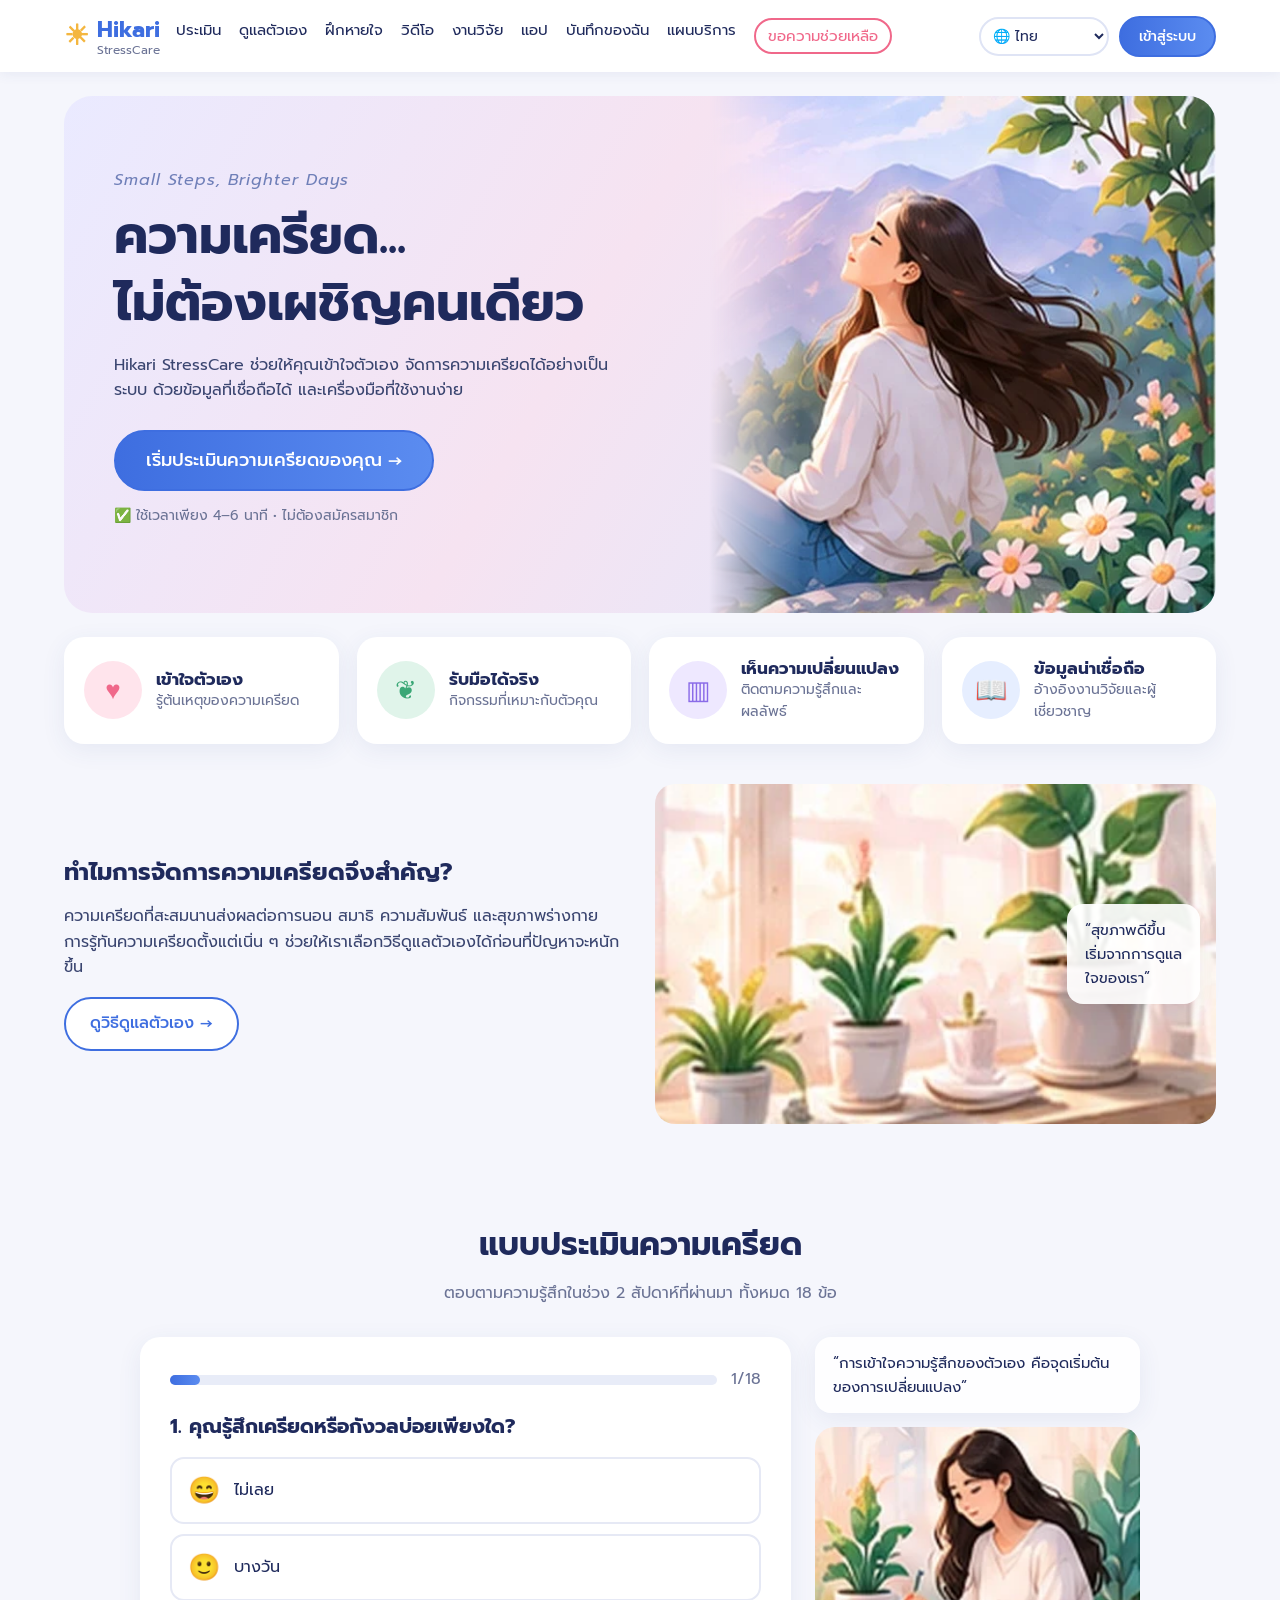
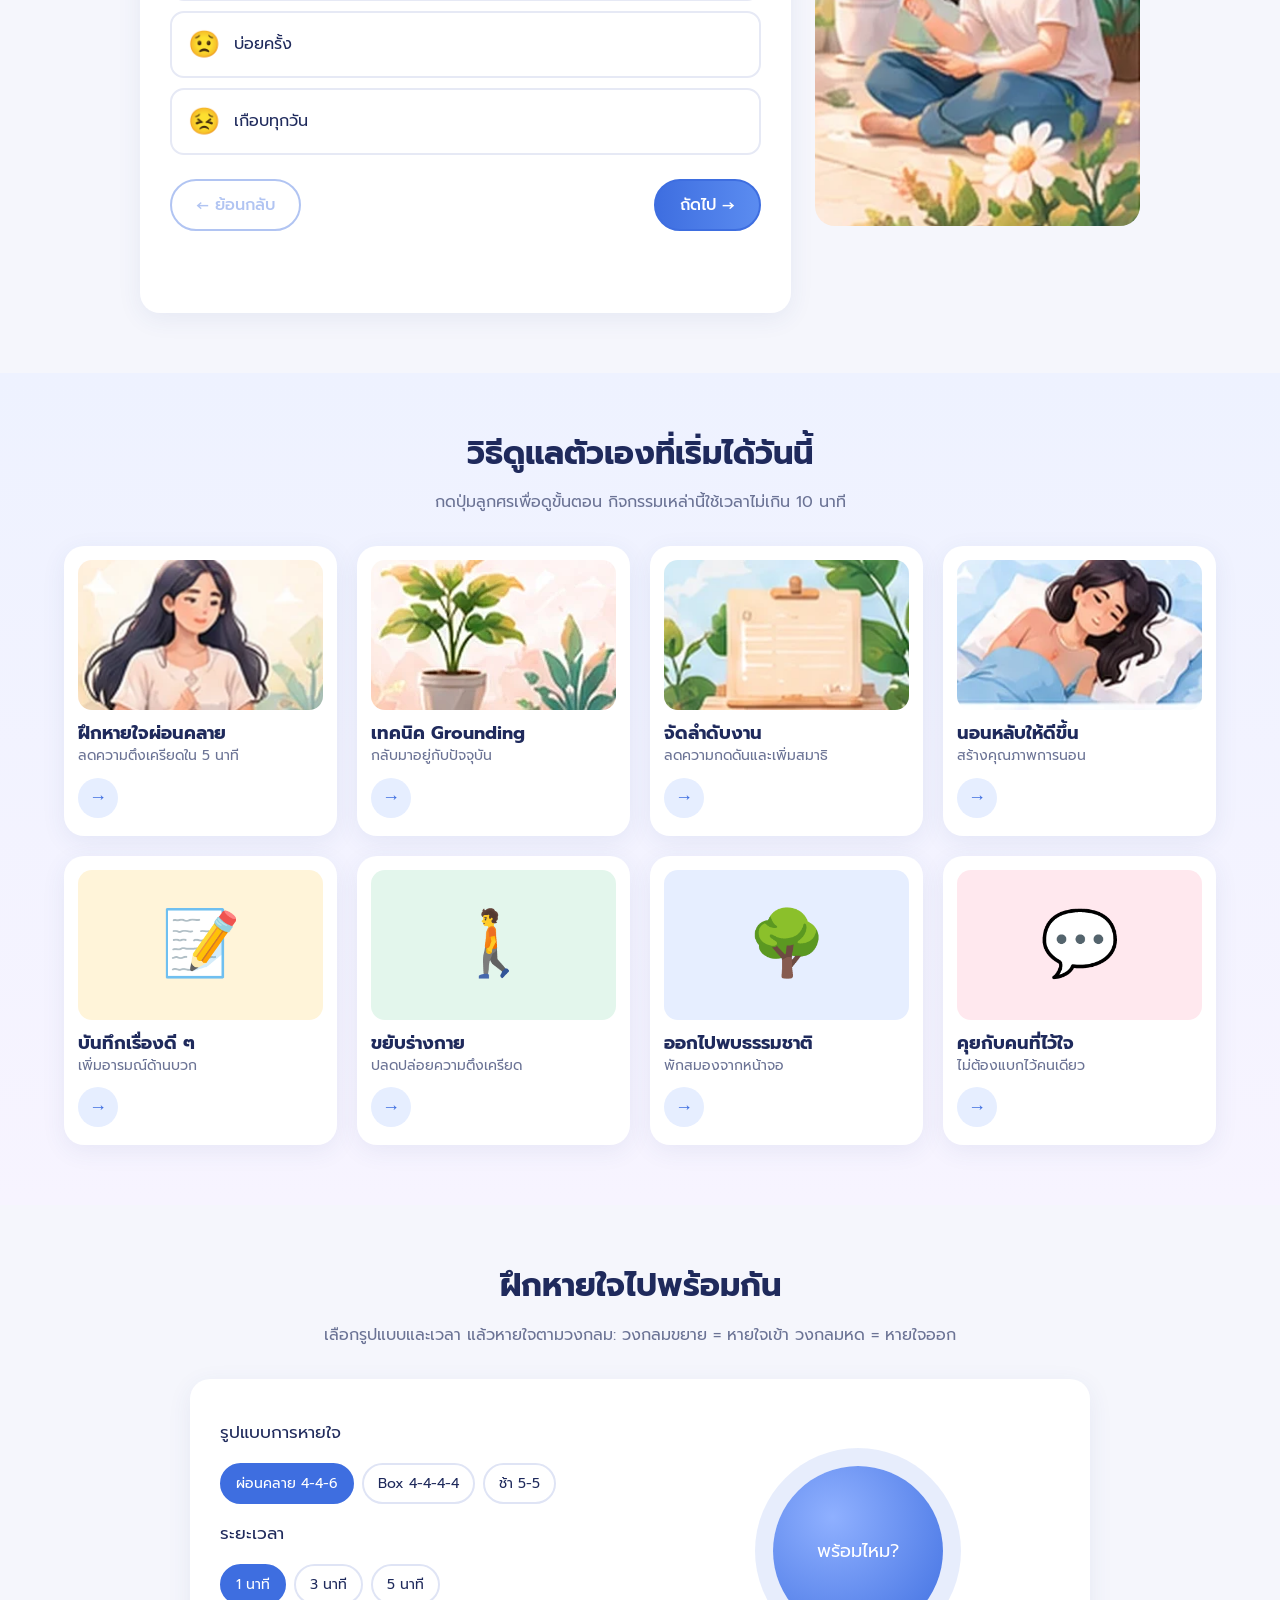
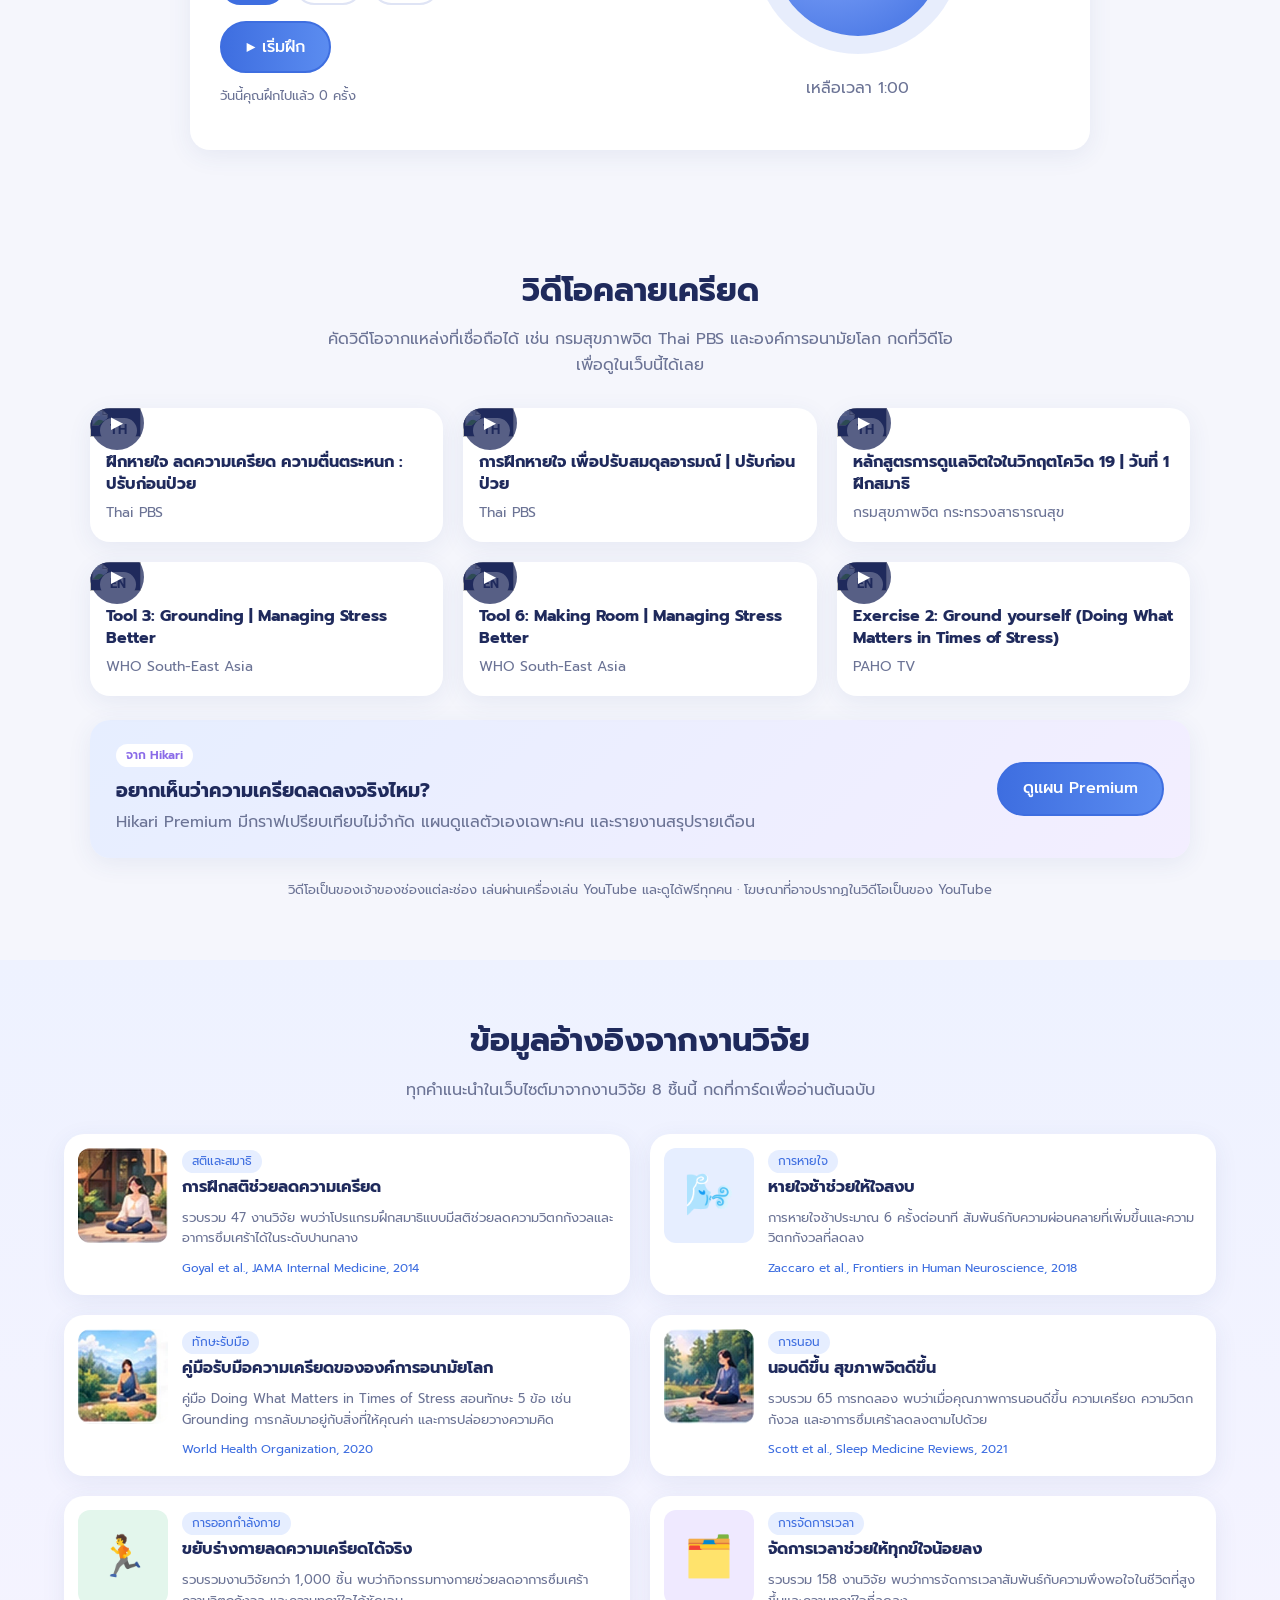
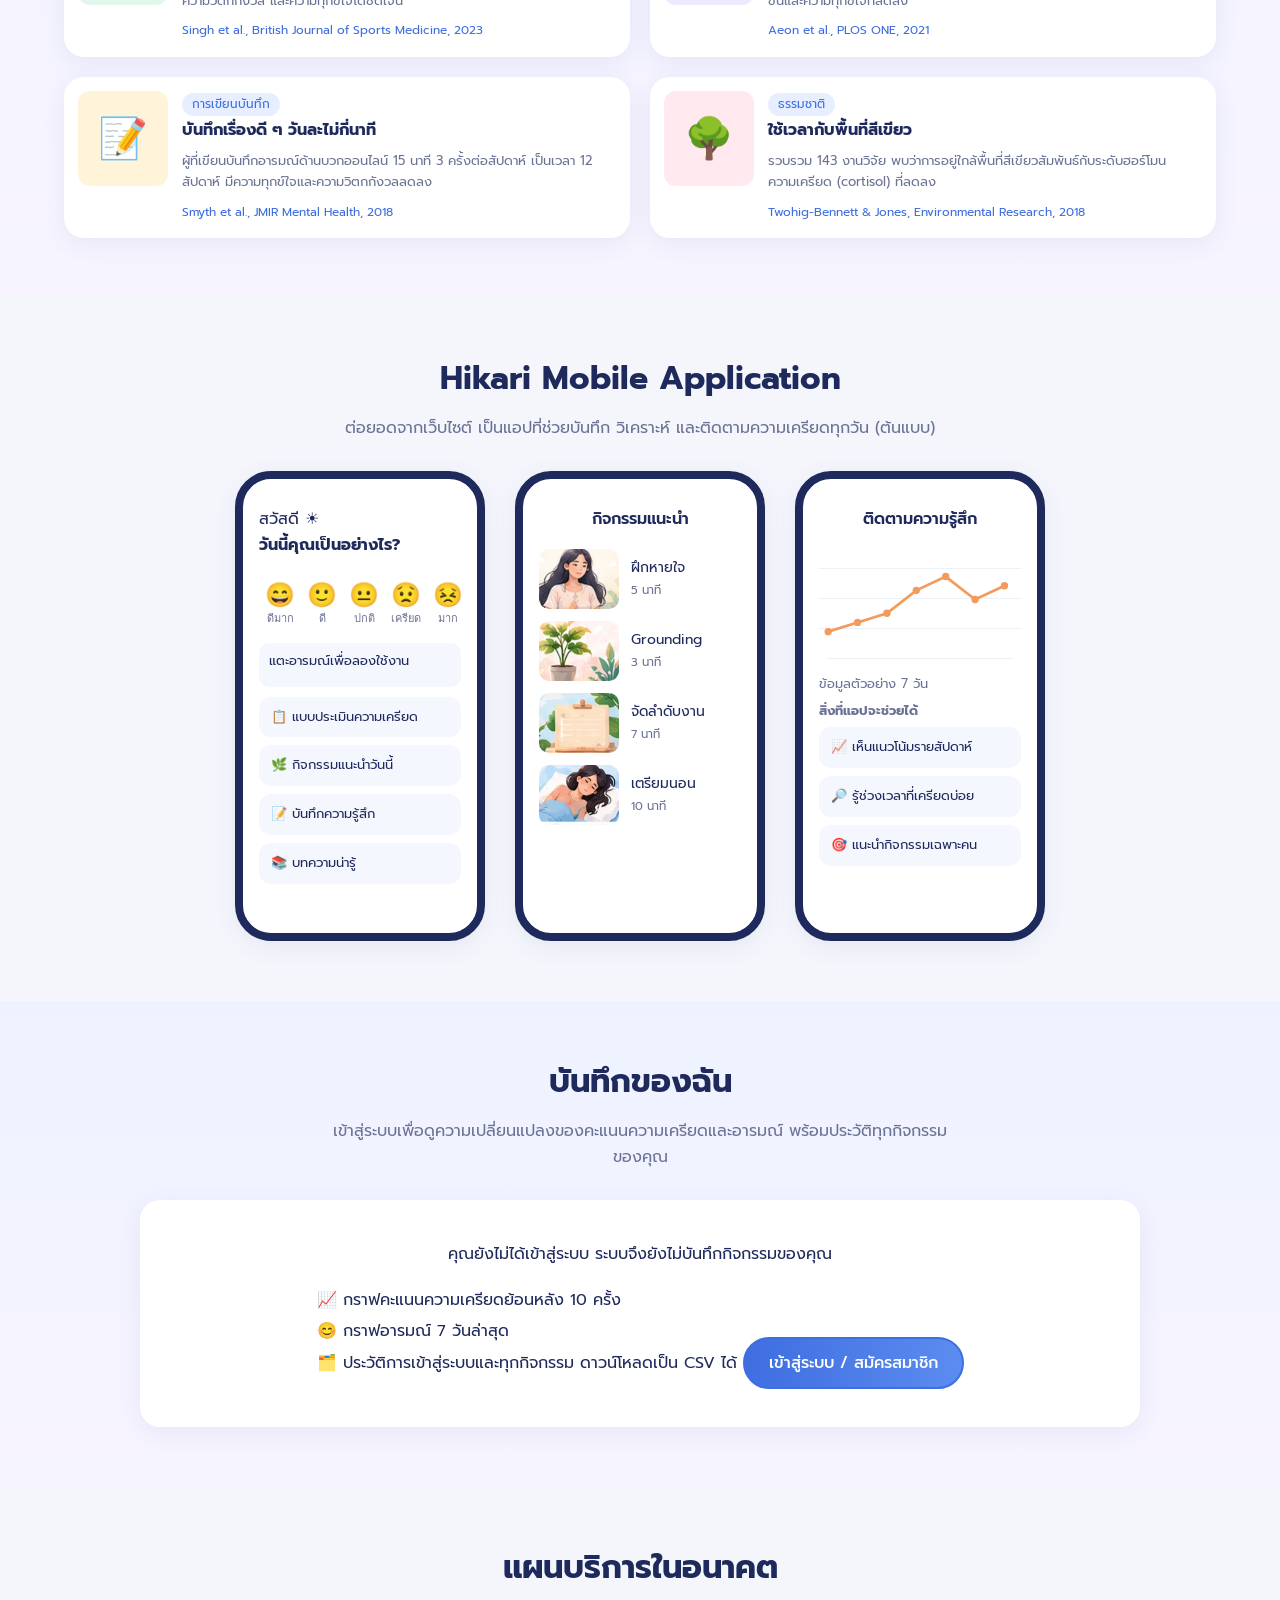
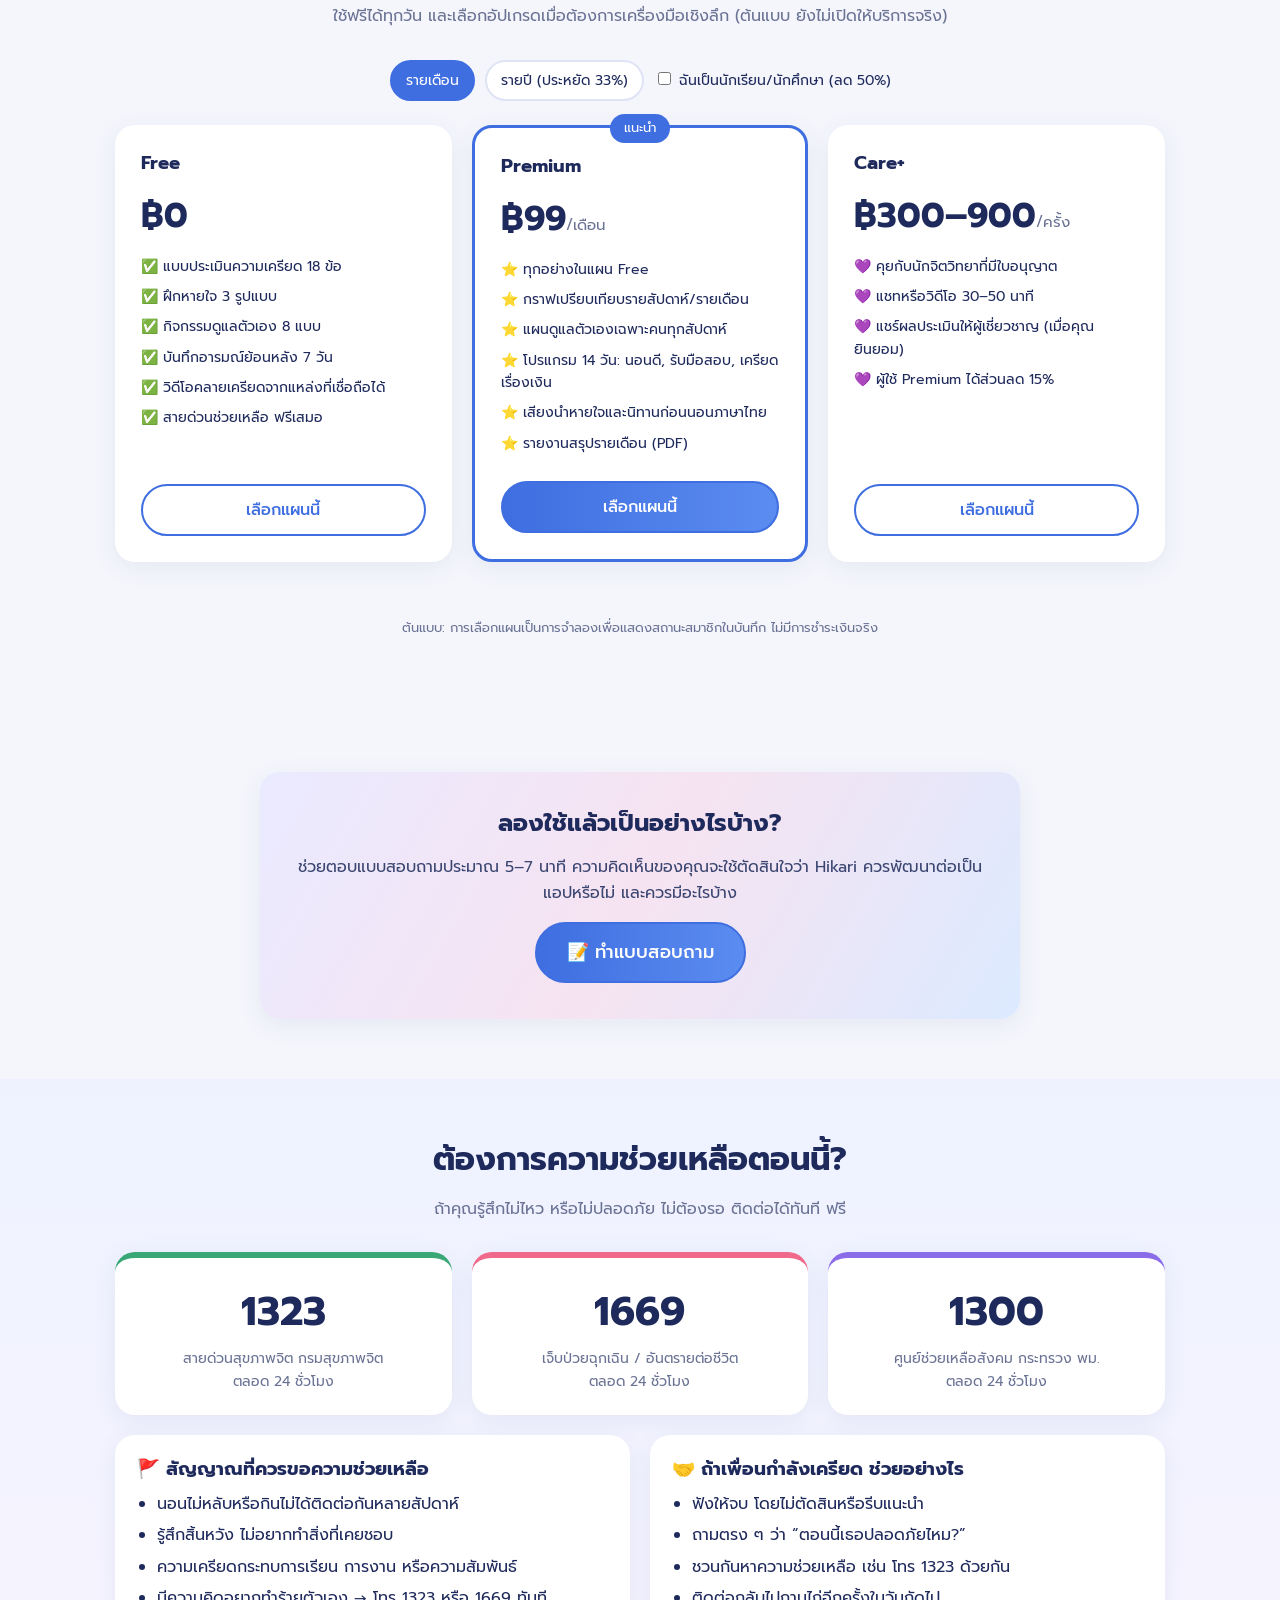
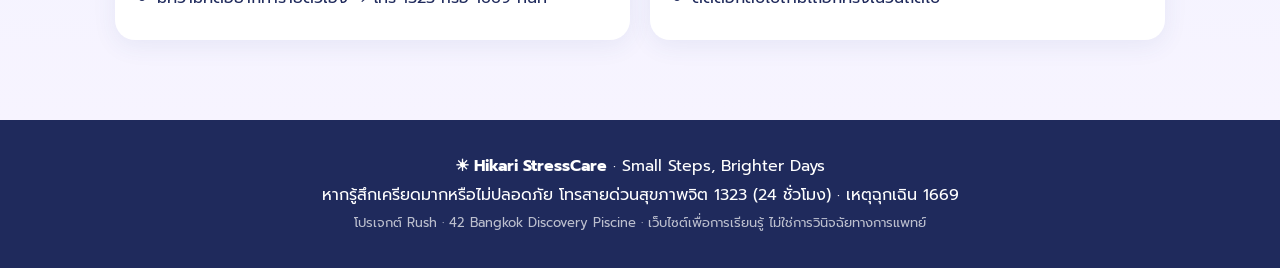
==== index.html @ 0dc0026d "Hikari StressCare website + survey" ====
<!DOCTYPE html>
<html lang="th">
<head>
    <meta charset="UTF-8">
    <meta name="viewport" content="width=device-width, initial-scale=1.0">
    <title>Hikari StressCare - ความเครียด ไม่ต้องเผชิญคนเดียว</title>
    <link rel="preconnect" href="https://fonts.googleapis.com">
    <link rel="stylesheet" href="https://fonts.googleapis.com/css2?family=Prompt:wght@400;500;600;700&display=swap">
    <link rel="stylesheet" href="style.css">
</head>
<body>

    <!-- ===== แถบเมนู (sticky) ===== -->
    <header class="topbar">
        <a href="#home" class="brand">
            <span class="brand-sun">☀</span>
            <span>Hikari<small>StressCare</small></span>
        </a>
        <button data-i18n-aria="header.1" id="menuButton" class="menu-button" aria-label="เปิดเมนู">☰</button>
        <nav id="navLinks" class="nav-links">
            <a data-i18n="header.2" href="#assessment">ประเมิน</a>
            <a data-i18n="header.3" href="#selfcare">ดูแลตัวเอง</a>
            <a data-i18n="header.4" href="#breathe">ฝึกหายใจ</a>
            <a data-i18n="header.v" href="#videos">วิดีโอ</a>
            <a data-i18n="header.5" href="#research">งานวิจัย</a>
            <a data-i18n="header.6" href="#app">แอป</a>
            <a data-i18n="header.7" href="#mylog">บันทึกของฉัน</a>
            <a data-i18n="header.8" href="#plans">แผนบริการ</a>
            <a data-i18n="header.9" href="#help" class="nav-help">ขอความช่วยเหลือ</a>
        </nav>
        <div class="top-actions">
            <select id="langSelect" class="lang-select" aria-label="เลือกภาษา">
                <option value="th">🌐 ไทย</option>
                <option value="en">🌐 English</option>
                <option value="zh">🌐 中文</option>
                <option value="hi">🌐 हिन्दी</option>
                <option value="es">🌐 Español</option>
                <option value="fr">🌐 Français</option>
                <option value="ar">🌐 العربية</option>
                <option value="pt">🌐 Português</option>
                <option value="ru">🌐 Русский</option>
                <option value="ja">🌐 日本語</option>
            </select>
            <button id="accountButton" class="btn btn-primary btn-small" data-dynamic>เข้าสู่ระบบ</button>
        </div>
    </header>

    <!-- ===== หน้าต่างเข้าสู่ระบบ / สมัครสมาชิก ===== -->
    <div id="authModal" class="modal hidden" role="dialog" aria-modal="true" aria-labelledby="authTitle">
        <div class="card modal-box">
            <button data-i18n-aria="auth.1" id="authClose" class="modal-close" aria-label="ปิดหน้าต่าง">×</button>
            <h2 id="authTitle" data-dynamic>เข้าสู่ระบบ</h2>
            <div class="chip-row">
                <button data-i18n="auth.2" id="tabLogin" class="chip selected">เข้าสู่ระบบ</button>
                <button data-i18n="auth.3" id="tabRegister" class="chip">สมัครสมาชิก</button>
            </div>
            <form id="authForm">
                <div class="field">
                    <div class="field-head">
                        <label for="authUser" data-i18n="auth.4">ชื่อผู้ใช้</label>
                        <!-- ชี้เมาส์ที่ ⓘ (หรือกด Tab มาที่ ⓘ) จึงแสดงเงื่อนไข -->
                        <div class="info-wrap" tabindex="0" aria-describedby="userRules">ⓘ
                            <ul id="userRules" class="rule-tip" role="tooltip">
                                <li data-rule="uchars" data-i18n="auth.r1">ใช้ได้เฉพาะ a–z และ 0–9</li>
                                <li data-rule="ulen" data-i18n="auth.r2">ยาว 5–30 ตัวอักษร</li>
                            </ul>
                        </div>
                    </div>
                    <input id="authUser" type="text" autocomplete="username" maxlength="30" aria-describedby="userRules">
                </div>
                <div class="field">
                    <div class="field-head">
                        <label for="authPass" data-i18n="auth.5">รหัสผ่าน</label>
                        <!-- ชี้เมาส์ที่ ⓘ (หรือกด Tab มาที่ ⓘ) จึงแสดงเงื่อนไข -->
                        <div class="info-wrap" tabindex="0" aria-describedby="passRules">ⓘ
                            <ul id="passRules" class="rule-tip" role="tooltip">
                                <li data-rule="plen" data-i18n="auth.r3">อย่างน้อย 8 ตัวอักษร</li>
                                <li data-rule="plower" data-i18n="auth.r4">มีตัวพิมพ์เล็ก (a–z)</li>
                                <li data-rule="pupper" data-i18n="auth.r5">มีตัวพิมพ์ใหญ่ (A–Z)</li>
                                <li data-rule="pdigit" data-i18n="auth.r6">มีตัวเลข (0–9)</li>
                                <li data-rule="pspecial" data-i18n="auth.r7">มีอักขระพิเศษ เช่น ! @ # $ %</li>
                            </ul>
                        </div>
                    </div>
                    <input id="authPass" type="password" autocomplete="current-password" maxlength="64" aria-describedby="passRules">
                </div>
                <p id="authMessage" class="quiz-message" data-dynamic></p>
                <button id="authSubmit" type="submit" class="btn btn-primary" data-dynamic>เข้าสู่ระบบ</button>
            </form>
            <!-- เข้าสู่ระบบด้วย Google (แสดงเมื่อใส่ GOOGLE_CLIENT_ID ใน script.js แล้ว) -->
            <div id="googleArea" class="google-area hidden">
                <p class="or-line"><span data-i18n="auth.or">หรือ</span></p>
                <div id="googleButton"></div>
            </div>
            <p data-i18n="auth.6" class="disclaimer">ต้นแบบ: บัญชีและบันทึกเก็บไว้ในเบราว์เซอร์เครื่องนี้เท่านั้น รหัสผ่านถูกแปลงเป็นค่า hash ก่อนเก็บ แต่ไม่ควรใช้รหัสเดียวกับบัญชีจริง</p>
        </div>
    </div>

    <main>

        <!-- ===== 01 Hero ===== -->
        <section id="home" class="hero">
            <div class="hero-text">
                <p class="script">Small Steps, Brighter Days</p>
                <h1 data-i18n="home.1">ความเครียด...<br>ไม่ต้องเผชิญคนเดียว</h1>
                <p data-i18n="home.2" class="hero-lead">Hikari StressCare ช่วยให้คุณเข้าใจตัวเอง จัดการความเครียดได้อย่างเป็นระบบ ด้วยข้อมูลที่เชื่อถือได้ และเครื่องมือที่ใช้งานง่าย</p>
                <a data-i18n="home.3" href="#assessment" class="btn btn-primary btn-large">เริ่มประเมินความเครียดของคุณ →</a>
                <p data-i18n="home.4" class="hero-note">✅ ใช้เวลาเพียง 4–6 นาที • ไม่ต้องสมัครสมาชิก</p>
            </div>
            <img data-i18n-alt="home.5" src="images/hero-girl.webp" alt="หญิงสาวนั่งพักผ่อนริมทะเลสาบท่ามกลางดอกไม้" class="hero-image">
        </section>

        <!-- ===== 04–07 จุดเด่น 4 ข้อ ===== -->
        <section class="features">
            <a class="feature" href="#assessment">
                <span class="icon-circle pink">♥</span>
                <div>
                    <h3 data-i18n="features.1">เข้าใจตัวเอง</h3>
                    <p data-i18n="features.2">รู้ต้นเหตุของความเครียด</p>
                </div>
            </a>
            <a class="feature" href="#selfcare">
                <span class="icon-circle green">❦</span>
                <div>
                    <h3 data-i18n="features.3">รับมือได้จริง</h3>
                    <p data-i18n="features.4">กิจกรรมที่เหมาะกับตัวคุณ</p>
                </div>
            </a>
            <a class="feature" href="#mylog">
                <span class="icon-circle purple">▥</span>
                <div>
                    <h3 data-i18n="features.5">เห็นความเปลี่ยนแปลง</h3>
                    <p data-i18n="features.6">ติดตามความรู้สึกและผลลัพธ์</p>
                </div>
            </a>
            <a class="feature" href="#research">
                <span class="icon-circle blue">📖</span>
                <div>
                    <h3 data-i18n="features.7">ข้อมูลน่าเชื่อถือ</h3>
                    <p data-i18n="features.8">อ้างอิงงานวิจัยและผู้เชี่ยวชาญ</p>
                </div>
            </a>
        </section>

        <!-- ===== 03 ทำไมต้องดูแลใจ ===== -->
        <section class="why">
            <div class="why-text">
                <h2 data-i18n="why.1">ทำไมการจัดการความเครียดจึงสำคัญ?</h2>
                <p data-i18n="why.2">ความเครียดที่สะสมนานส่งผลต่อการนอน สมาธิ ความสัมพันธ์ และสุขภาพร่างกาย การรู้ทันความเครียดตั้งแต่เนิ่น ๆ ช่วยให้เราเลือกวิธีดูแลตัวเองได้ก่อนที่ปัญหาจะหนักขึ้น</p>
                <a data-i18n="why.3" href="#selfcare" class="btn btn-outline">ดูวิธีดูแลตัวเอง →</a>
            </div>
            <div class="why-image">
                <img data-i18n-alt="why.4" src="images/plants.webp" alt="กระถางต้นไม้ริมหน้าต่างในแสงยามเช้า">
                <p data-i18n="why.5" class="bubble">“สุขภาพดีขึ้น<br>เริ่มจากการดูแล<br>ใจของเรา”</p>
            </div>
        </section>

        <!-- ===== 02 แบบประเมิน + 09–11 ผลประเมิน ===== -->
        <section id="assessment" class="section">
            <div class="section-heading">
                <h2 data-i18n="assessment.1">แบบประเมินความเครียด</h2>
                <p data-i18n="assessment.2">ตอบตามความรู้สึกในช่วง 2 สัปดาห์ที่ผ่านมา ทั้งหมด 18 ข้อ</p>
            </div>

            <div class="assessment-layout">
                <div class="card assessment-card">

                    <!-- ส่วนคำถาม -->
                    <div id="quiz">
                        <div class="progress-row">
                            <div class="progress-track">
                                <div id="progressFill" class="progress-fill"></div>
                            </div>
                            <span id="progressText" data-dynamic>1/18</span>
                        </div>
                        <h3 id="questionText" data-dynamic class="question"></h3>
                        <div id="options" class="options"></div>
                        <div class="quiz-buttons">
                            <button data-i18n="assessment.3" id="backButton" class="btn btn-outline">← ย้อนกลับ</button>
                            <button id="nextButton" data-dynamic class="btn btn-primary">ถัดไป →</button>
                        </div>
                        <p id="quizMessage" data-dynamic class="quiz-message"></p>
                    </div>

                    <!-- ส่วนผลลัพธ์ (ซ่อนไว้จนกว่าจะตอบครบ) -->
                    <div id="result" class="result hidden">
                        <div class="result-top">
                            <div id="scoreRing" class="score-ring">
                                <div class="score-inner">
                                    <strong><span id="scoreNumber">0</span><small>/15</small></strong>
                                    <span id="scoreLevel" data-dynamic>-</span>
                                </div>
                            </div>
                            <div>
                                <p id="resultSummary" data-dynamic class="result-summary"></p>
                                <a data-i18n="assessment.4" href="#selfcare" class="btn btn-primary btn-small">ดูคำแนะนำเฉพาะคุณ →</a>
                            </div>
                        </div>

                        <h3 data-i18n="assessment.5" class="small-heading">ปัจจัยที่ส่งผลต่อความเครียด</h3>
                        <div id="factorBars" data-dynamic class="factor-bars"></div>

                        <h3 data-i18n="assessment.6" class="small-heading">คำแนะนำเบื้องต้น</h3>
                        <div id="quickTips" data-dynamic class="quick-tips"></div>

                        <h3 data-i18n="assessment.7" class="small-heading">ผลย้อนหลังของคุณ</h3>
                        <div id="historyBox" data-dynamic class="history"></div>

                        <p data-i18n="assessment.8" id="helpNote" class="help-note hidden">คะแนนของคุณค่อนข้างสูง ลองพูดคุยกับคนที่ไว้ใจหรือผู้เชี่ยวชาญ หรือโทรสายด่วนสุขภาพจิต <strong>1323</strong> (ตลอด 24 ชั่วโมง) · <a href="#help">ดูช่องทางช่วยเหลือ</a></p>
                        <p data-i18n="assessment.9" class="disclaimer">ผลนี้ใช้เพื่อสำรวจตัวเองเท่านั้น ไม่ใช่การวินิจฉัยทางการแพทย์ ผลย้อนหลังเก็บไว้ในเบราว์เซอร์ของคุณเท่านั้น ไม่ถูกส่งไปที่ใด</p>
                        <button data-i18n="assessment.10" id="restartButton" class="btn btn-outline">ทำแบบประเมินใหม่</button>
                    </div>
                </div>

                <aside class="assessment-aside">
                    <p data-i18n="assessment.11" class="bubble">“การเข้าใจความรู้สึกของตัวเอง คือจุดเริ่มต้นของการเปลี่ยนแปลง”</p>
                    <img data-i18n-alt="assessment.12" src="images/survey-girl.webp" alt="หญิงสาวนั่งจดบันทึกความรู้สึกข้างกระถางต้นไม้">
                </aside>
            </div>
        </section>

        <!-- ===== 08–11 การ์ดดูแลตัวเอง ===== -->
        <section id="selfcare" class="section tinted">
            <div class="section-heading">
                <h2 data-i18n="selfcare.1">วิธีดูแลตัวเองที่เริ่มได้วันนี้</h2>
                <p data-i18n="selfcare.2">กดปุ่มลูกศรเพื่อดูขั้นตอน กิจกรรมเหล่านี้ใช้เวลาไม่เกิน 10 นาที</p>
            </div>
            <div class="care-grid">
                <article class="card care-card">
                    <img data-i18n-alt="selfcare.3" src="images/care-breathe.webp" alt="หญิงสาวหลับตาฝึกหายใจ">
                    <h3 data-i18n="selfcare.4">ฝึกหายใจผ่อนคลาย</h3>
                    <p data-i18n="selfcare.5">ลดความตึงเครียดใน 5 นาที</p>
                    <button data-i18n-aria="selfcare.6" class="arrow-button" aria-label="ดูขั้นตอนฝึกหายใจ">→</button>
                    <p data-i18n="selfcare.7" class="care-steps hidden">หายใจเข้าทางจมูก 4 วินาที กลั้นไว้ 4 วินาที หายใจออกช้า ๆ ทางปาก 6 วินาที ทำซ้ำ 5–10 รอบ</p>
                </article>
                <article class="card care-card">
                    <img data-i18n-alt="selfcare.8" src="images/care-grounding.webp" alt="กระถางต้นไม้บนพื้นหลังสีพาสเทล">
                    <h3 data-i18n="selfcare.9">เทคนิค Grounding</h3>
                    <p data-i18n="selfcare.10">กลับมาอยู่กับปัจจุบัน</p>
                    <button data-i18n-aria="selfcare.11" class="arrow-button" aria-label="ดูขั้นตอน Grounding">→</button>
                    <p data-i18n="selfcare.12" class="care-steps hidden">มองหาสิ่งที่เห็น 5 อย่าง สัมผัสได้ 4 อย่าง ได้ยิน 3 อย่าง ได้กลิ่น 2 อย่าง และรับรส 1 อย่าง</p>
                </article>
                <article class="card care-card">
                    <img data-i18n-alt="selfcare.13" src="images/care-plan.webp" alt="กระดานจดรายการงานข้างต้นไม้">
                    <h3 data-i18n="selfcare.14">จัดลำดับงาน</h3>
                    <p data-i18n="selfcare.15">ลดความกดดันและเพิ่มสมาธิ</p>
                    <button data-i18n-aria="selfcare.16" class="arrow-button" aria-label="ดูขั้นตอนจัดลำดับงาน">→</button>
                    <p data-i18n="selfcare.17" class="care-steps hidden">จดงานทั้งหมดลงกระดาษ เลือก 3 งานที่สำคัญที่สุด แล้วแบ่งงานแรกเป็นขั้นเล็ก ๆ ที่ทำเสร็จได้ใน 25 นาที</p>
                </article>
                <article class="card care-card">
                    <img data-i18n-alt="selfcare.18" src="images/care-sleep.webp" alt="หญิงสาวนอนหลับสบายบนหมอน">
                    <h3 data-i18n="selfcare.19">นอนหลับให้ดีขึ้น</h3>
                    <p data-i18n="selfcare.20">สร้างคุณภาพการนอน</p>
                    <button data-i18n-aria="selfcare.21" class="arrow-button" aria-label="ดูขั้นตอนนอนหลับให้ดีขึ้น">→</button>
                    <p data-i18n="selfcare.22" class="care-steps hidden">เข้านอนและตื่นเวลาเดิมทุกวัน งดหน้าจอก่อนนอน 30 นาที และเลี่ยงกาแฟหลังบ่ายสองโมง</p>
                </article>
                <article class="card care-card">
                    <div class="care-icon yellow">📝</div>
                    <h3 data-i18n="selfcare.23">บันทึกเรื่องดี ๆ</h3>
                    <p data-i18n="selfcare.24">เพิ่มอารมณ์ด้านบวก</p>
                    <button data-i18n-aria="selfcare.25" class="arrow-button" aria-label="ดูขั้นตอนบันทึกเรื่องดี ๆ">→</button>
                    <p data-i18n="selfcare.26" class="care-steps hidden">ก่อนนอน เขียนเรื่องดี ๆ ที่เกิดขึ้นวันนี้ 3 เรื่อง และเขียนว่าเพราะอะไรมันจึงเกิดขึ้น ใช้เวลา 5–10 นาที</p>
                </article>
                <article class="card care-card">
                    <div class="care-icon green">🚶</div>
                    <h3 data-i18n="selfcare.27">ขยับร่างกาย</h3>
                    <p data-i18n="selfcare.28">ปลดปล่อยความตึงเครียด</p>
                    <button data-i18n-aria="selfcare.29" class="arrow-button" aria-label="ดูขั้นตอนขยับร่างกาย">→</button>
                    <p data-i18n="selfcare.30" class="care-steps hidden">เดินเร็ว ปั่นจักรยาน หรือเต้น 10–30 นาที อย่างน้อย 3 วันต่อสัปดาห์ เริ่มจากน้อย ๆ ก่อน แล้วค่อยเพิ่ม</p>
                </article>
                <article class="card care-card">
                    <div class="care-icon blue">🌳</div>
                    <h3 data-i18n="selfcare.31">ออกไปพบธรรมชาติ</h3>
                    <p data-i18n="selfcare.32">พักสมองจากหน้าจอ</p>
                    <button data-i18n-aria="selfcare.33" class="arrow-button" aria-label="ดูขั้นตอนออกไปพบธรรมชาติ">→</button>
                    <p data-i18n="selfcare.34" class="care-steps hidden">ใช้เวลา 20 นาทีในสวนหรือที่ที่มีต้นไม้ ปิดเสียงโทรศัพท์ แล้วสังเกตสี เสียง และกลิ่นรอบตัว</p>
                </article>
                <article class="card care-card">
                    <div class="care-icon pink">💬</div>
                    <h3 data-i18n="selfcare.35">คุยกับคนที่ไว้ใจ</h3>
                    <p data-i18n="selfcare.36">ไม่ต้องแบกไว้คนเดียว</p>
                    <button data-i18n-aria="selfcare.37" class="arrow-button" aria-label="ดูขั้นตอนคุยกับคนที่ไว้ใจ">→</button>
                    <p data-i18n="selfcare.38" class="care-steps hidden">เลือกคน 1 คนที่รู้สึกปลอดภัย เล่าสิ่งที่กังวลสั้น ๆ และบอกว่าอยากให้เขาแค่ฟัง หรืออยากได้คำแนะนำ</p>
                </article>
            </div>
        </section>

        <!-- ===== ตัวจับเวลาฝึกหายใจ ===== -->
        <section id="breathe" class="section">
            <div class="section-heading">
                <h2 data-i18n="breathe.1">ฝึกหายใจไปพร้อมกัน</h2>
                <p data-i18n="breathe.2">เลือกรูปแบบและเวลา แล้วหายใจตามวงกลม: วงกลมขยาย = หายใจเข้า วงกลมหด = หายใจออก</p>
            </div>
            <div class="card breathe-card">
                <div class="breathe-controls">
                    <p data-i18n="breathe.3" class="small-heading">รูปแบบการหายใจ</p>
                    <div class="chip-row" id="patternButtons">
                        <button data-i18n="breathe.4" class="chip selected" data-pattern="relax">ผ่อนคลาย 4-4-6</button>
                        <button class="chip" data-pattern="box">Box 4-4-4-4</button>
                        <button data-i18n="breathe.5" class="chip" data-pattern="slow">ช้า 5-5</button>
                    </div>
                    <p data-i18n="breathe.6" class="small-heading">ระยะเวลา</p>
                    <div class="chip-row" id="timeButtons">
                        <button data-i18n="breathe.7" class="chip selected" data-minutes="1">1 นาที</button>
                        <button data-i18n="breathe.8" class="chip" data-minutes="3">3 นาที</button>
                        <button data-i18n="breathe.9" class="chip" data-minutes="5">5 นาที</button>
                    </div>
                    <button id="breatheButton" data-dynamic class="btn btn-primary">▶ เริ่มฝึก</button>
                    <p id="breatheCount" data-dynamic class="disclaimer">วันนี้คุณฝึกไปแล้ว 0 ครั้ง</p>
                </div>
                <div class="breathe-stage">
                    <div id="breatheCircle" class="breathe-circle">
                        <span id="breathePhase" data-dynamic>พร้อมไหม?</span>
                        <strong id="breatheSeconds" data-dynamic></strong>
                    </div>
                    <p id="breatheLeft" data-dynamic class="breathe-left">เหลือเวลา 1:00</p>
                </div>
            </div>
        </section>

        <!-- ===== วิดีโอคลายเครียด (ฝังจาก YouTube) ===== -->
        <section id="videos" class="section">
            <div class="section-heading">
                <h2 data-i18n="videos.1">วิดีโอคลายเครียด</h2>
                <p data-i18n="videos.2">คัดวิดีโอจากแหล่งที่เชื่อถือได้ เช่น กรมสุขภาพจิต Thai PBS และองค์การอนามัยโลก กดที่วิดีโอเพื่อดูในเว็บนี้ได้เลย</p>
            </div>
            <div id="videoGrid" class="video-grid"></div>
            <!-- แบนเนอร์แนะนำ Premium: แสดงในหน้าเว็บ (ไม่ทับหรือคั่นวิดีโอ YouTube) ซ่อนเมื่อเป็น Premium / Care+ -->
            <div id="videoPromo" class="card video-promo">
                <div>
                    <span class="promo-tag" data-i18n="videos.p1">จาก Hikari</span>
                    <p class="promo-head" data-i18n="videos.p2">อยากเห็นว่าความเครียดลดลงจริงไหม?</p>
                    <p class="promo-text" data-i18n="videos.p3">Hikari Premium มีกราฟเปรียบเทียบไม่จำกัด แผนดูแลตัวเองเฉพาะคน และรายงานสรุปรายเดือน</p>
                </div>
                <a href="#plans" class="btn btn-primary" data-i18n="videos.p4">ดูแผน Premium</a>
            </div>
            <p class="disclaimer video-note" data-i18n="videos.3">วิดีโอเป็นของเจ้าของช่องแต่ละช่อง เล่นผ่านเครื่องเล่น YouTube และดูได้ฟรีทุกคน · โฆษณาที่อาจปรากฏในวิดีโอเป็นของ YouTube</p>
        </section>

        <!-- ===== 12–14 งานวิจัย ===== -->
        <section id="research" class="section tinted">
            <div class="section-heading">
                <h2 data-i18n="research.1">ข้อมูลอ้างอิงจากงานวิจัย</h2>
                <p data-i18n="research.2">ทุกคำแนะนำในเว็บไซต์มาจากงานวิจัย 8 ชิ้นนี้ กดที่การ์ดเพื่ออ่านต้นฉบับ</p>
            </div>
            <div class="research-grid">
                <a class="card research-card" href="https://pubmed.ncbi.nlm.nih.gov/24395196/" target="_blank" rel="noopener">
                    <img data-i18n-alt="research.3" src="images/research-1.webp" alt="หญิงสาวนั่งทำสมาธิ">
                    <div>
                        <span data-i18n="research.4" class="tag">สติและสมาธิ</span>
                        <h3 data-i18n="research.5">การฝึกสติช่วยลดความเครียด</h3>
                        <p data-i18n="research.6">รวบรวม 47 งานวิจัย พบว่าโปรแกรมฝึกสมาธิแบบมีสติช่วยลดความวิตกกังวลและอาการซึมเศร้าได้ในระดับปานกลาง</p>
                        <span class="source">Goyal et al., JAMA Internal Medicine, 2014</span>
                    </div>
                </a>
                <a class="card research-card" href="https://pubmed.ncbi.nlm.nih.gov/30245619/" target="_blank" rel="noopener">
                    <div class="research-icon blue">🌬️</div>
                    <div>
                        <span data-i18n="research.7" class="tag">การหายใจ</span>
                        <h3 data-i18n="research.8">หายใจช้าช่วยให้ใจสงบ</h3>
                        <p data-i18n="research.9">การหายใจช้าประมาณ 6 ครั้งต่อนาที สัมพันธ์กับความผ่อนคลายที่เพิ่มขึ้นและความวิตกกังวลที่ลดลง</p>
                        <span class="source">Zaccaro et al., Frontiers in Human Neuroscience, 2018</span>
                    </div>
                </a>
                <a class="card research-card" href="https://www.who.int/publications/i/item/9789240003927" target="_blank" rel="noopener">
                    <img data-i18n-alt="research.10" src="images/research-2.webp" alt="หญิงสาวนั่งพักกลางธรรมชาติ">
                    <div>
                        <span data-i18n="research.11" class="tag">ทักษะรับมือ</span>
                        <h3 data-i18n="research.12">คู่มือรับมือความเครียดขององค์การอนามัยโลก</h3>
                        <p data-i18n="research.13">คู่มือ Doing What Matters in Times of Stress สอนทักษะ 5 ข้อ เช่น Grounding การกลับมาอยู่กับสิ่งที่ให้คุณค่า และการปล่อยวางความคิด</p>
                        <span class="source">World Health Organization, 2020</span>
                    </div>
                </a>
                <a class="card research-card" href="https://pubmed.ncbi.nlm.nih.gov/34607184/" target="_blank" rel="noopener">
                    <img data-i18n-alt="research.14" src="images/research-3.webp" alt="หญิงสาวนั่งผ่อนคลายในสวน">
                    <div>
                        <span data-i18n="research.15" class="tag">การนอน</span>
                        <h3 data-i18n="research.16">นอนดีขึ้น สุขภาพจิตดีขึ้น</h3>
                        <p data-i18n="research.17">รวบรวม 65 การทดลอง พบว่าเมื่อคุณภาพการนอนดีขึ้น ความเครียด ความวิตกกังวล และอาการซึมเศร้าลดลงตามไปด้วย</p>
                        <span class="source">Scott et al., Sleep Medicine Reviews, 2021</span>
                    </div>
                </a>
                <a class="card research-card" href="https://bjsm.bmj.com/content/bjsports/early/2023/07/11/bjsports-2022-106195.full.pdf" target="_blank" rel="noopener">
                    <div class="research-icon green">🏃</div>
                    <div>
                        <span data-i18n="research.18" class="tag">การออกกำลังกาย</span>
                        <h3 data-i18n="research.19">ขยับร่างกายลดความเครียดได้จริง</h3>
                        <p data-i18n="research.20">รวบรวมงานวิจัยกว่า 1,000 ชิ้น พบว่ากิจกรรมทางกายช่วยลดอาการซึมเศร้า ความวิตกกังวล และความทุกข์ใจได้ชัดเจน</p>
                        <span class="source">Singh et al., British Journal of Sports Medicine, 2023</span>
                    </div>
                </a>
                <a class="card research-card" href="https://www.ncbi.nlm.nih.gov/pmc/articles/PMC7799745/" target="_blank" rel="noopener">
                    <div class="research-icon purple">🗂️</div>
                    <div>
                        <span data-i18n="research.21" class="tag">การจัดการเวลา</span>
                        <h3 data-i18n="research.22">จัดการเวลาช่วยให้ทุกข์ใจน้อยลง</h3>
                        <p data-i18n="research.23">รวบรวม 158 งานวิจัย พบว่าการจัดการเวลาสัมพันธ์กับความพึงพอใจในชีวิตที่สูงขึ้นและความทุกข์ใจที่ลดลง</p>
                        <span class="source">Aeon et al., PLOS ONE, 2021</span>
                    </div>
                </a>
                <a class="card research-card" href="https://pmc.ncbi.nlm.nih.gov/articles/PMC6305886/" target="_blank" rel="noopener">
                    <div class="research-icon yellow">📝</div>
                    <div>
                        <span data-i18n="research.24" class="tag">การเขียนบันทึก</span>
                        <h3 data-i18n="research.25">บันทึกเรื่องดี ๆ วันละไม่กี่นาที</h3>
                        <p data-i18n="research.26">ผู้ที่เขียนบันทึกอารมณ์ด้านบวกออนไลน์ 15 นาที 3 ครั้งต่อสัปดาห์ เป็นเวลา 12 สัปดาห์ มีความทุกข์ใจและความวิตกกังวลลดลง</p>
                        <span class="source">Smyth et al., JMIR Mental Health, 2018</span>
                    </div>
                </a>
                <a class="card research-card" href="https://pmc.ncbi.nlm.nih.gov/articles/PMC6562165/" target="_blank" rel="noopener">
                    <div class="research-icon pink">🌳</div>
                    <div>
                        <span data-i18n="research.27" class="tag">ธรรมชาติ</span>
                        <h3 data-i18n="research.28">ใช้เวลากับพื้นที่สีเขียว</h3>
                        <p data-i18n="research.29">รวบรวม 143 งานวิจัย พบว่าการอยู่ใกล้พื้นที่สีเขียวสัมพันธ์กับระดับฮอร์โมนความเครียด (cortisol) ที่ลดลง</p>
                        <span class="source">Twohig-Bennett & Jones, Environmental Research, 2018</span>
                    </div>
                </a>
            </div>
        </section>

        <!-- ===== 15–20 ตัวอย่างแอปพลิเคชัน ===== -->
        <section id="app" class="section">
            <div class="section-heading">
                <h2>Hikari Mobile Application</h2>
                <p data-i18n="app.1">ต่อยอดจากเว็บไซต์ เป็นแอปที่ช่วยบันทึก วิเคราะห์ และติดตามความเครียดทุกวัน (ต้นแบบ)</p>
            </div>
            <div class="phones">

                <!-- จอที่ 1: หน้าแรก + เลือกอารมณ์ (ใช้งานได้จริง) -->
                <div class="phone">
                    <p data-i18n="app.2" class="phone-hello">สวัสดี ☀<br><strong>วันนี้คุณเป็นอย่างไร?</strong></p>
                    <div class="mood-row">
                        <button class="mood-button" data-mood="great">😄<small data-i18n="app.3">ดีมาก</small></button>
                        <button class="mood-button" data-mood="good">🙂<small data-i18n="app.4">ดี</small></button>
                        <button class="mood-button" data-mood="ok">😐<small data-i18n="app.5">ปกติ</small></button>
                        <button class="mood-button" data-mood="stressed">😟<small data-i18n="app.6">เครียด</small></button>
                        <button class="mood-button" data-mood="very">😣<small data-i18n="app.7">มาก</small></button>
                    </div>
                    <p id="moodMessage" data-dynamic class="mood-message">แตะอารมณ์เพื่อลองใช้งาน</p>
                    <ul class="phone-menu">
                        <li data-i18n="app.8">📋 แบบประเมินความเครียด</li>
                        <li data-i18n="app.9">🌿 กิจกรรมแนะนำวันนี้</li>
                        <li data-i18n="app.10">📝 บันทึกความรู้สึก</li>
                        <li data-i18n="app.11">📚 บทความน่ารู้</li>
                    </ul>
                </div>

                <!-- จอที่ 2: กิจกรรมแนะนำ -->
                <div class="phone">
                    <p data-i18n="app.12" class="phone-title">กิจกรรมแนะนำ</p>
                    <div class="phone-activity"><img src="images/care-breathe.webp" alt=""><span data-i18n="app.13">ฝึกหายใจ<br><small>5 นาที</small></span></div>
                    <div class="phone-activity"><img src="images/care-grounding.webp" alt=""><span data-i18n="app.14">Grounding<br><small>3 นาที</small></span></div>
                    <div class="phone-activity"><img src="images/care-plan.webp" alt=""><span data-i18n="app.15">จัดลำดับงาน<br><small>7 นาที</small></span></div>
                    <div class="phone-activity"><img src="images/care-sleep.webp" alt=""><span data-i18n="app.16">เตรียมนอน<br><small>10 นาที</small></span></div>
                </div>

                <!-- จอที่ 3: กราฟติดตามความรู้สึก -->
                <div class="phone">
                    <p data-i18n="app.17" class="phone-title">ติดตามความรู้สึก</p>
                    <svg class="phone-chart" viewBox="0 0 220 120" aria-label="กราฟตัวอย่างความเครียด 7 วัน">
                        <polyline points="10,90 42,80 74,70 106,45 138,30 170,55 202,40" fill="none" stroke="#f29b5c" stroke-width="3"/>
                        <circle cx="10" cy="90" r="4" fill="#f29b5c"/>
                        <circle cx="42" cy="80" r="4" fill="#f29b5c"/>
                        <circle cx="74" cy="70" r="4" fill="#f29b5c"/>
                        <circle cx="106" cy="45" r="4" fill="#f29b5c"/>
                        <circle cx="138" cy="30" r="4" fill="#f29b5c"/>
                        <circle cx="170" cy="55" r="4" fill="#f29b5c"/>
                        <circle cx="202" cy="40" r="4" fill="#f29b5c"/>
                    </svg>
                    <p data-i18n="app.18" class="phone-small">ข้อมูลตัวอย่าง 7 วัน</p>
                    <p class="phone-small"><strong data-i18n="app.19">สิ่งที่แอปจะช่วยได้</strong></p>
                    <ul class="phone-menu">
                        <li data-i18n="app.20">📈 เห็นแนวโน้มรายสัปดาห์</li>
                        <li data-i18n="app.21">🔎 รู้ช่วงเวลาที่เครียดบ่อย</li>
                        <li data-i18n="app.22">🎯 แนะนำกิจกรรมเฉพาะคน</li>
                    </ul>
                </div>
            </div>
        </section>

        <!-- ===== บันทึกของฉัน (ต้องเข้าสู่ระบบ) ===== -->
        <section id="mylog" class="section tinted">
            <div class="section-heading">
                <h2 data-i18n="mylog.1">บันทึกของฉัน</h2>
                <p data-i18n="mylog.2">เข้าสู่ระบบเพื่อดูความเปลี่ยนแปลงของคะแนนความเครียดและอารมณ์ พร้อมประวัติทุกกิจกรรมของคุณ</p>
            </div>
            <div id="logGuest" class="card log-card">
                <p data-i18n="mylog.3">คุณยังไม่ได้เข้าสู่ระบบ ระบบจึงยังไม่บันทึกกิจกรรมของคุณ</p>
                <ul class="guest-perks">
                    <li data-i18n="mylog.g1">📈 กราฟคะแนนความเครียดย้อนหลัง 10 ครั้ง</li>
                    <li data-i18n="mylog.g2">😊 กราฟอารมณ์ 7 วันล่าสุด</li>
                    <li data-i18n="mylog.g3">🗂️ ประวัติการเข้าสู่ระบบและทุกกิจกรรม ดาวน์โหลดเป็น CSV ได้</li>
                </ul>
                <button data-i18n="mylog.4" class="btn btn-primary open-auth">เข้าสู่ระบบ / สมัครสมาชิก</button>
            </div>
            <div id="logUser" class="card log-card hidden">
                <div class="log-head">
                    <div>
                        <h3 id="logHello" data-dynamic></h3>
                        <p id="logSub" class="disclaimer" data-dynamic></p>
                    </div>
                    <div class="log-buttons">
                        <button data-i18n="mylog.5" id="downloadLog" class="btn btn-outline btn-small">⬇ ดาวน์โหลด (CSV)</button>
                        <button id="clearLog" class="btn btn-outline btn-small" data-dynamic>ลบบันทึก</button>
                        <button data-i18n="mylog.6" id="logoutButton" class="btn btn-primary btn-small">ออกจากระบบ</button>
                    </div>
                </div>
                <div class="log-stats">
                    <div class="stat"><b id="statAssess">0</b><span data-i18n="mylog.7">ครั้งที่ประเมิน</span></div>
                    <div class="stat"><b id="statBreathe">0</b><span data-i18n="mylog.8">ครั้งที่ฝึกหายใจครบ</span></div>
                    <div class="stat"><b id="statMood">0</b><span data-i18n="mylog.9">ครั้งที่บันทึกอารมณ์</span></div>
                    <div class="stat"><b id="statPlan" data-dynamic>Free</b><span data-i18n="mylog.10">สถานะสมาชิก</span></div>
                </div>

                <!-- ===== ความเปลี่ยนแปลงของฉัน (กราฟ) ===== -->
                <div id="progress" class="progress-area">
                    <h3 data-i18n="mylog.p1">📈 ความเปลี่ยนแปลงของฉัน</h3>
                    <div class="progress-grid">
                        <div class="chart-card">
                            <p class="small-heading" data-i18n="mylog.p2">คะแนนความเครียด (10 ครั้งล่าสุด ยิ่งต่ำยิ่งดี)</p>
                            <svg id="scoreChart" class="chart" viewBox="0 0 320 170" role="img"></svg>
                            <p id="scoreSummary" class="chart-summary" data-dynamic></p>
                        </div>
                        <div class="chart-card">
                            <p class="small-heading" data-i18n="mylog.p3">อารมณ์ 7 วันล่าสุด</p>
                            <svg id="moodChart" class="chart" viewBox="0 0 320 170" role="img"></svg>
                            <p id="moodSummary" class="chart-summary" data-dynamic></p>
                            <p class="checkin-title" data-i18n="mylog.p4">วันนี้รู้สึกอย่างไร? แตะเพื่อบันทึก</p>
                            <div class="mood-row checkin-row">
                                <button class="mood-button" data-mood="great">😄<small data-dynamic></small></button>
                                <button class="mood-button" data-mood="good">🙂<small data-dynamic></small></button>
                                <button class="mood-button" data-mood="ok">😐<small data-dynamic></small></button>
                                <button class="mood-button" data-mood="stressed">😟<small data-dynamic></small></button>
                                <button class="mood-button" data-mood="very">😣<small data-dynamic></small></button>
                            </div>
                            <p id="checkinMessage" class="mood-message" data-dynamic></p>
                        </div>
                    </div>
                </div>

                <h3 data-i18n="mylog.p5">🗂️ ประวัติกิจกรรม</h3>
                <div id="logFilters" class="chip-row"></div>
                <div class="table-wrap">
                    <table class="log-table">
                        <thead>
                            <tr><th data-i18n="mylog.11">เวลา</th><th data-i18n="mylog.u1">ผู้ใช้</th><th data-i18n="mylog.u2">สถานะ</th><th data-i18n="mylog.12">กิจกรรม</th><th data-i18n="mylog.13">รายละเอียด</th></tr>
                        </thead>
                        <tbody id="logBody"></tbody>
                    </table>
                </div>
                <p data-i18n="mylog.14" id="logEmpty" class="disclaimer">ยังไม่มีบันทึก ลองทำแบบประเมินหรือฝึกหายใจดูนะ</p>
            </div>
        </section>

        <!-- ===== แผนบริการ Free / Premium (ต้นแบบ) ===== -->
        <section id="plans" class="section">
            <div class="section-heading">
                <h2 data-i18n="plans.1">แผนบริการในอนาคต</h2>
                <p data-i18n="plans.2">ใช้ฟรีได้ทุกวัน และเลือกอัปเกรดเมื่อต้องการเครื่องมือเชิงลึก (ต้นแบบ ยังไม่เปิดให้บริการจริง)</p>
            </div>
            <div class="plan-switch">
                <button data-i18n="plans.3" class="chip selected" data-billing="month">รายเดือน</button>
                <button data-i18n="plans.4" class="chip" data-billing="year">รายปี (ประหยัด 33%)</button>
                <label class="student-check"><input type="checkbox" id="studentCheck"> <span data-i18n="plans.5">ฉันเป็นนักเรียน/นักศึกษา (ลด 50%)</span></label>
            </div>
            <div class="plan-grid">
                <article class="card plan-card">
                    <h3>Free</h3>
                    <p class="price">฿0</p>
                    <ul>
                        <li data-i18n="plans.6">✅ แบบประเมินความเครียด 18 ข้อ</li>
                        <li data-i18n="plans.7">✅ ฝึกหายใจ 3 รูปแบบ</li>
                        <li data-i18n="plans.8">✅ กิจกรรมดูแลตัวเอง 8 แบบ</li>
                        <li data-i18n="plans.9">✅ บันทึกอารมณ์ย้อนหลัง 7 วัน</li>
                        <li data-i18n="plans.v1">✅ วิดีโอคลายเครียดจากแหล่งที่เชื่อถือได้</li>
                        <li data-i18n="plans.10">✅ สายด่วนช่วยเหลือ ฟรีเสมอ</li>
                    </ul>
                    <button class="btn btn-outline plan-button" data-plan="free" data-dynamic>ใช้แผนนี้</button>
                </article>
                <article class="card plan-card featured">
                    <span data-i18n="plans.12" class="plan-badge">แนะนำ</span>
                    <h3>Premium</h3>
                    <p class="price"><span id="premiumPrice" data-dynamic>฿99</span><small id="premiumUnit" data-dynamic>/เดือน</small></p>
                    <ul>
                        <li data-i18n="plans.13">⭐ ทุกอย่างในแผน Free</li>
                        <li data-i18n="plans.14">⭐ กราฟเปรียบเทียบรายสัปดาห์/รายเดือน</li>
                        <li data-i18n="plans.15">⭐ แผนดูแลตัวเองเฉพาะคนทุกสัปดาห์</li>
                        <li data-i18n="plans.16">⭐ โปรแกรม 14 วัน: นอนดี, รับมือสอบ, เครียดเรื่องเงิน</li>
                        <li data-i18n="plans.17">⭐ เสียงนำหายใจและนิทานก่อนนอนภาษาไทย</li>
                        <li data-i18n="plans.18">⭐ รายงานสรุปรายเดือน (PDF)</li>
                    </ul>
                    <button class="btn btn-primary plan-button" data-plan="premium" data-dynamic>ใช้แผนนี้</button>
                </article>
                <article class="card plan-card">
                    <h3>Care+</h3>
                    <p class="price">฿300–900<small data-i18n="plans.20">/ครั้ง</small></p>
                    <ul>
                        <li data-i18n="plans.21">💜 คุยกับนักจิตวิทยาที่มีใบอนุญาต</li>
                        <li data-i18n="plans.22">💜 แชทหรือวิดีโอ 30–50 นาที</li>
                        <li data-i18n="plans.23">💜 แชร์ผลประเมินให้ผู้เชี่ยวชาญ (เมื่อคุณยินยอม)</li>
                        <li data-i18n="plans.24">💜 ผู้ใช้ Premium ได้ส่วนลด 15%</li>
                    </ul>
                    <button class="btn btn-outline plan-button" data-plan="careplus" data-dynamic>ใช้แผนนี้</button>
                </article>
            </div>
            <p id="planMessage" data-dynamic class="interest-message"></p>
            <p class="disclaimer plan-note" data-i18n="plans.note">ต้นแบบ: การเลือกแผนเป็นการจำลองเพื่อแสดงสถานะสมาชิกในบันทึก ไม่มีการชำระเงินจริง</p>
        </section>

        <!-- ===== แบบสอบถามหลังทดลองใช้ (ซ่อนไว้ถ้ายังไม่ได้ใส่ลิงก์ใน script.js) ===== -->
        <section id="feedback" class="section feedback hidden">
            <div class="card feedback-card">
                <h2 data-i18n="feedback.1">ลองใช้แล้วเป็นอย่างไรบ้าง?</h2>
                <p data-i18n="feedback.2">ช่วยตอบแบบสอบถามประมาณ 5–7 นาที ความคิดเห็นของคุณจะใช้ตัดสินใจว่า Hikari ควรพัฒนาต่อเป็นแอปหรือไม่ และควรมีอะไรบ้าง</p>
                <a id="surveyLink" class="btn btn-primary btn-large" href="#" target="_blank" rel="noopener" data-i18n="feedback.3">📝 ทำแบบสอบถาม</a>
            </div>
        </section>

        <!-- ===== ขอความช่วยเหลือ ===== -->
        <section id="help" class="section tinted">
            <div class="section-heading">
                <h2 data-i18n="help.1">ต้องการความช่วยเหลือตอนนี้?</h2>
                <p data-i18n="help.2">ถ้าคุณรู้สึกไม่ไหว หรือไม่ปลอดภัย ไม่ต้องรอ ติดต่อได้ทันที ฟรี</p>
            </div>
            <div class="hotline-grid">
                <a class="card hotline-card" href="tel:1323">
                    <strong>1323</strong>
                    <span data-i18n="help.3">สายด่วนสุขภาพจิต กรมสุขภาพจิต<br>ตลอด 24 ชั่วโมง</span>
                </a>
                <a class="card hotline-card red" href="tel:1669">
                    <strong>1669</strong>
                    <span data-i18n="help.4">เจ็บป่วยฉุกเฉิน / อันตรายต่อชีวิต<br>ตลอด 24 ชั่วโมง</span>
                </a>
                <a class="card hotline-card purple" href="tel:1300">
                    <strong>1300</strong>
                    <span data-i18n="help.5">ศูนย์ช่วยเหลือสังคม กระทรวง พม.<br>ตลอด 24 ชั่วโมง</span>
                </a>
            </div>
            <div class="help-grid">
                <div class="card help-card">
                    <h3 data-i18n="help.6">🚩 สัญญาณที่ควรขอความช่วยเหลือ</h3>
                    <ul>
                        <li data-i18n="help.7">นอนไม่หลับหรือกินไม่ได้ติดต่อกันหลายสัปดาห์</li>
                        <li data-i18n="help.8">รู้สึกสิ้นหวัง ไม่อยากทำสิ่งที่เคยชอบ</li>
                        <li data-i18n="help.9">ความเครียดกระทบการเรียน การงาน หรือความสัมพันธ์</li>
                        <li data-i18n="help.10">มีความคิดอยากทำร้ายตัวเอง → โทร 1323 หรือ 1669 ทันที</li>
                    </ul>
                </div>
                <div class="card help-card">
                    <h3 data-i18n="help.11">🤝 ถ้าเพื่อนกำลังเครียด ช่วยอย่างไร</h3>
                    <ul>
                        <li data-i18n="help.12">ฟังให้จบ โดยไม่ตัดสินหรือรีบแนะนำ</li>
                        <li data-i18n="help.13">ถามตรง ๆ ว่า “ตอนนี้เธอปลอดภัยไหม?”</li>
                        <li data-i18n="help.14">ชวนกันหาความช่วยเหลือ เช่น โทร 1323 ด้วยกัน</li>
                        <li data-i18n="help.15">ติดต่อกลับไปถามไถ่อีกครั้งในวันถัดไป</li>
                    </ul>
                </div>
            </div>
        </section>

    </main>

    <footer>
        <p><strong>☀ Hikari StressCare</strong> · Small Steps, Brighter Days</p>
        <p data-i18n="footer.1">หากรู้สึกเครียดมากหรือไม่ปลอดภัย โทรสายด่วนสุขภาพจิต 1323 (24 ชั่วโมง) · เหตุฉุกเฉิน 1669</p>
        <p data-i18n="footer.2" class="footer-small">โปรเจกต์ Rush · 42 Bangkok Discovery Piscine · เว็บไซต์เพื่อการเรียนรู้ ไม่ใช่การวินิจฉัยทางการแพทย์</p>
    </footer>

    <!-- ไฟล์ภาษา: แต่ละไฟล์เพิ่มข้อความของ 1 ภาษาเข้าไปในตัวแปร LANG -->
    <!-- หน้าต่างเล่นวิดีโอ: กดแล้วเล่นทันที ไม่มีอะไรคั่น (ตามเงื่อนไขของ YouTube) -->
    <div id="videoModal" class="modal hidden" role="dialog" aria-modal="true" aria-labelledby="videoTitle">
        <div class="card modal-box video-box">
            <button data-i18n-aria="auth.1" id="videoClose" class="modal-close" aria-label="ปิดหน้าต่าง">×</button>
            <h3 id="videoTitle" class="video-title" data-dynamic></h3>
            <div class="video-frame">
                <div id="videoPlayer"></div>
            </div>
            <a id="videoSource" class="video-source" target="_blank" rel="noopener" data-i18n="videos.yt">เปิดใน YouTube ↗</a>
        </div>
    </div>

    <script src="lang/th.js"></script>
    <script src="lang/en.js"></script>
    <script src="lang/zh.js"></script>
    <script src="lang/hi.js"></script>
    <script src="lang/es.js"></script>
    <script src="lang/fr.js"></script>
    <script src="lang/ar.js"></script>
    <script src="lang/pt.js"></script>
    <script src="lang/ru.js"></script>
    <script src="lang/ja.js"></script>
    <script src="script.js"></script>
</body>
</html>
---- style.css ----
/* ===== สีและค่าที่ใช้ทั้งเว็บ (แก้ที่นี่ที่เดียว) ===== */
:root {
    --bg: #f5f6fc;
    --card: #ffffff;
    --text: #1f2a5c;
    --muted: #6b7395;
    --primary: #3e6ee0;
    --primary-light: #e6eeff;
    --pink: #f0688a;
    --green: #3aa776;
    --purple: #8a6be8;
    --orange: #f29b5c;
    --radius: 20px;
    --shadow: 0 6px 24px rgba(52, 72, 140, 0.08);
}

* {
    box-sizing: border-box;
}

html {
    scroll-behavior: smooth;
}

body {
    margin: 0;
    font-size: 16px;
    font-family: "Prompt", Arial, sans-serif;
    line-height: 1.6;
    color: var(--text);
    background-color: var(--bg);
}

img {
    max-width: 100%;
    display: block;
}

h1, h2, h3 {
    line-height: 1.3;
    margin: 0 0 10px;
}

/* ===== ปุ่ม ===== */
.btn {
    display: inline-block;
    padding: 12px 24px;
    border: 2px solid var(--primary);
    border-radius: 999px;
    font-family: inherit;
    font-size: 16px;
    font-weight: 500;
    text-decoration: none;
    cursor: pointer;
    transition: transform 0.2s, box-shadow 0.2s;
}

.btn:hover {
    transform: translateY(-2px);
    box-shadow: 0 6px 16px rgba(62, 110, 224, 0.25);
}

.btn-primary {
    color: white;
    background: linear-gradient(90deg, #3e6ee0, #5b8cf0);
}

.btn-outline {
    color: var(--primary);
    background-color: white;
}

.btn-large {
    padding: 14px 30px;
    font-size: 18px;
}

.btn-small {
    padding: 8px 18px;
    font-size: 14px;
}

.btn:disabled {
    opacity: 0.4;
    cursor: default;
    transform: none;
    box-shadow: none;
}

/* ===== แถบเมนูด้านบน ===== */
.topbar {
    position: sticky;
    top: 0;
    z-index: 20;
    display: flex;
    align-items: center;
    justify-content: space-between;
    padding: 12px 5%;
    background-color: rgba(255, 255, 255, 0.92);
    box-shadow: 0 2px 12px rgba(52, 72, 140, 0.08);
}

.brand {
    display: flex;
    align-items: center;
    gap: 8px;
    color: var(--primary);
    font-size: 22px;
    font-weight: 700;
    text-decoration: none;
}

.brand small {
    display: block;
    margin-top: -6px;
    color: var(--muted);
    font-size: 12px;
    font-weight: 400;
}

.brand-sun {
    color: #f4b63f;
    font-size: 28px;
}

.nav-links {
    display: flex;
    gap: 24px;
}

.nav-links a {
    color: var(--text);
    text-decoration: none;
}

.nav-links a:hover {
    color: var(--primary);
}

.menu-button {
    display: none;
    border: none;
    background: none;
    color: var(--text);
    font-size: 26px;
    cursor: pointer;
}

/* ===== Hero ===== */
.hero {
    display: flex;
    align-items: center;
    justify-content: space-between;
    gap: 20px;
    margin: 24px 5% 0;
    padding: 0 0 0 50px;
    overflow: hidden;
    border-radius: 28px;
    background: linear-gradient(120deg, #eaeaff 0%, #f6e3f1 45%, #dceaff 100%);
}

.hero-text {
    flex: 1;
    padding: 40px 0;
}

.script {
    margin: 0 0 8px;
    color: #6f7fb8;
    font-style: italic;
    letter-spacing: 1px;
}

.hero h1 {
    font-size: 52px;
}

.hero-lead {
    max-width: 520px;
    margin-bottom: 26px;
    color: #3a4570;
}

.hero-note {
    color: var(--muted);
    font-size: 14px;
}

.hero-image {
    width: 46%;
    max-width: 520px;
    align-self: stretch;
    object-fit: cover;
    -webkit-mask-image: linear-gradient(to right, transparent, black 18%);
    mask-image: linear-gradient(to right, transparent, black 18%);
}

/* ===== การ์ดพื้นฐาน ===== */
.card {
    background-color: var(--card);
    border-radius: var(--radius);
    box-shadow: var(--shadow);
}

/* ===== จุดเด่น 4 ข้อ ===== */
.features {
    display: grid;
    grid-template-columns: repeat(4, 1fr);
    gap: 18px;
    margin: 24px 5%;
}

.feature {
    display: flex;
    align-items: center;
    gap: 14px;
    padding: 20px;
    background-color: var(--card);
    border-radius: var(--radius);
    box-shadow: var(--shadow);
}

.feature h3 {
    margin: 0;
    font-size: 17px;
}

.feature p {
    margin: 0;
    color: var(--muted);
    font-size: 14px;
}

.icon-circle {
    display: flex;
    flex-shrink: 0;
    align-items: center;
    justify-content: center;
    width: 58px;
    height: 58px;
    border-radius: 50%;
    font-size: 26px;
}

.pink   { color: var(--pink);   background-color: #ffe4ec; }
.green  { color: var(--green);  background-color: #e0f4ea; }
.purple { color: var(--purple); background-color: #eee8ff; }
.blue   { color: var(--primary); background-color: var(--primary-light); }

/* ===== ทำไมต้องดูแลใจ ===== */
.why {
    display: grid;
    grid-template-columns: 1fr 1fr;
    gap: 30px;
    align-items: center;
    margin: 40px 5%;
}

.why-text p {
    color: #3a4570;
}

.why-image {
    position: relative;
}

.why-image img {
    width: 100%;
    height: 340px;
    object-fit: cover;
    border-radius: var(--radius);
}

.bubble {
    margin: 0;
    padding: 14px 18px;
    color: var(--text);
    background-color: rgba(255, 255, 255, 0.92);
    border-radius: 16px;
    box-shadow: var(--shadow);
    font-size: 15px;
}

.why-image .bubble {
    position: absolute;
    right: 16px;
    top: 50%;
    transform: translateY(-50%);
}

/* ===== ส่วนทั่วไป ===== */
.section {
    padding: 60px 5%;
    scroll-margin-top: 70px;
}

.tinted {
    background: linear-gradient(180deg, #eef2ff, #f7f4ff);
}

.section-heading {
    max-width: 640px;
    margin: 0 auto 30px;
    text-align: center;
}

.section-heading h2 {
    font-size: 32px;
}

.section-heading p {
    color: var(--muted);
}

.hidden {
    display: none !important;
}

/* ===== แบบประเมิน ===== */
.assessment-layout {
    display: grid;
    grid-template-columns: 2fr 1fr;
    gap: 24px;
    max-width: 1000px;
    margin: 0 auto;
}

.assessment-card {
    padding: 30px;
}

.progress-row {
    display: flex;
    align-items: center;
    gap: 14px;
    margin-bottom: 20px;
    color: var(--muted);
}

.progress-track {
    flex: 1;
    height: 10px;
    background-color: #e8ecf8;
    border-radius: 999px;
}

.progress-fill {
    width: 0;
    height: 100%;
    background: linear-gradient(90deg, #3e6ee0, #5b8cf0);
    border-radius: 999px;
    transition: width 0.3s;
}

.question {
    font-size: 20px;
}

.options {
    display: grid;
    gap: 10px;
    margin: 18px 0 24px;
}

.option {
    display: flex;
    align-items: center;
    gap: 14px;
    padding: 12px 16px;
    font-family: inherit;
    font-size: 16px;
    color: var(--text);
    text-align: left;
    background-color: white;
    border: 2px solid #e6e9f5;
    border-radius: 14px;
    cursor: pointer;
}

.option:hover {
    border-color: #b9c9f5;
}

.option.selected {
    border-color: var(--primary);
    background-color: var(--primary-light);
}

.option-emoji {
    font-size: 26px;
}

.quiz-buttons {
    display: flex;
    justify-content: space-between;
    gap: 10px;
}

.quiz-message {
    min-height: 24px;
    color: #d0465f;
    font-size: 14px;
}

.assessment-aside {
    display: flex;
    flex-direction: column;
    gap: 14px;
}

.assessment-aside img {
    border-radius: var(--radius);
}

/* ===== ผลประเมิน ===== */
.result-top {
    display: flex;
    align-items: center;
    gap: 26px;
    margin-bottom: 24px;
}

.score-ring {
    display: flex;
    flex-shrink: 0;
    align-items: center;
    justify-content: center;
    width: 160px;
    height: 160px;
    border-radius: 50%;
    background: conic-gradient(var(--orange) 0%, #eef0f8 0%);
}

.score-inner {
    display: flex;
    flex-direction: column;
    align-items: center;
    justify-content: center;
    width: 128px;
    height: 128px;
    background-color: white;
    border-radius: 50%;
}

.score-inner strong {
    font-size: 40px;
    line-height: 1;
}

.score-inner small {
    font-size: 20px;
    color: var(--muted);
}

.result-summary {
    margin-top: 0;
}

.small-heading {
    margin-top: 10px;
    font-size: 17px;
}

.factor-bars {
    display: grid;
    gap: 10px;
    margin-bottom: 20px;
}

.factor {
    display: grid;
    grid-template-columns: 120px 1fr 50px;
    align-items: center;
    gap: 12px;
    font-size: 15px;
}

.bar-track {
    height: 12px;
    background-color: #eef0f8;
    border-radius: 999px;
}

.bar-fill {
    height: 100%;
    background: linear-gradient(90deg, #7b9cf2, #8a6be8);
    border-radius: 999px;
}

.quick-tips {
    display: flex;
    flex-wrap: wrap;
    gap: 10px;
    margin-bottom: 16px;
}

.tip {
    padding: 10px 16px;
    background-color: var(--primary-light);
    border-radius: 14px;
    font-size: 15px;
    color: var(--text);
    text-decoration: none;
}

.help-note {
    padding: 12px 16px;
    background-color: #ffeef1;
    border-radius: 14px;
}

.disclaimer {
    color: var(--muted);
    font-size: 13px;
}

/* ===== การ์ดดูแลตัวเอง ===== */
.care-grid {
    display: grid;
    grid-template-columns: repeat(4, 1fr);
    gap: 20px;
}

.care-card {
    padding: 14px 14px 18px;
}

.care-card img {
    width: 100%;
    height: 150px;
    object-fit: cover;
    border-radius: 14px;
    margin-bottom: 12px;
}

.care-card h3 {
    margin-bottom: 0;
    font-size: 18px;
}

.care-card p {
    margin: 0 0 10px;
    color: var(--muted);
    font-size: 14px;
}

.arrow-button {
    width: 40px;
    height: 40px;
    color: var(--primary);
    font-size: 18px;
    background-color: var(--primary-light);
    border: none;
    border-radius: 50%;
    cursor: pointer;
    transition: transform 0.2s;
}

.arrow-button.open {
    transform: rotate(90deg);
}

.care-card .care-steps {
    margin-top: 12px;
    padding: 10px 12px;
    color: var(--text);
    background-color: #f5f7ff;
    border-radius: 12px;
}

/* ===== งานวิจัย ===== */
.research-grid {
    display: grid;
    grid-template-columns: repeat(3, 1fr);
    gap: 20px;
}

.research-card {
    display: flex;
    gap: 14px;
    padding: 14px;
    color: var(--text);
    text-decoration: none;
    transition: transform 0.2s;
}

.research-card:hover {
    transform: translateY(-3px);
}

.research-card img {
    width: 90px;
    height: 95px;
    flex-shrink: 0;
    object-fit: cover;
    border-radius: 12px;
}

.research-card h3 {
    font-size: 16px;
}

.research-card p {
    margin: 0 0 6px;
    color: var(--muted);
    font-size: 13px;
}

.source {
    color: var(--primary);
    font-size: 12px;
}

/* ===== ตัวอย่างแอป (กรอบมือถือ) ===== */
.phones {
    display: flex;
    flex-wrap: wrap;
    justify-content: center;
    gap: 30px;
}

.phone {
    width: 250px;
    min-height: 470px;
    padding: 28px 16px 20px;
    background-color: white;
    border: 8px solid #1f2a5c;
    border-radius: 36px;
    box-shadow: var(--shadow);
}

.phone-hello,
.phone-title {
    margin-top: 0;
    font-size: 16px;
}

.phone-title {
    font-weight: 600;
    text-align: center;
}

.mood-row {
    display: flex;
    justify-content: space-between;
}

.mood-button {
    display: flex;
    flex-direction: column;
    align-items: center;
    padding: 4px;
    font-size: 24px;
    background: none;
    border: 2px solid transparent;
    border-radius: 12px;
    cursor: pointer;
}

.mood-button small {
    font-family: inherit;
    font-size: 11px;
    color: var(--muted);
}

.mood-button.selected {
    border-color: var(--primary);
    background-color: var(--primary-light);
}

.mood-message {
    min-height: 44px;
    margin: 10px 0;
    padding: 8px 10px;
    background-color: #f5f7ff;
    border-radius: 10px;
    font-size: 13px;
}

.phone-menu {
    margin: 0;
    padding: 0;
    list-style: none;
}

.phone-menu li {
    margin-bottom: 8px;
    padding: 10px 12px;
    background-color: #f5f7ff;
    border-radius: 12px;
    font-size: 13px;
}

.phone-activity {
    display: flex;
    align-items: center;
    gap: 12px;
    margin-bottom: 12px;
    font-size: 14px;
}

.phone-activity img {
    width: 80px;
    height: 60px;
    object-fit: cover;
    border-radius: 10px;
}

.phone-activity small {
    color: var(--muted);
}

.phone-chart {
    width: 100%;
    background: repeating-linear-gradient(0deg, #eef0f8 0 1px, transparent 1px 30px);
    border-radius: 10px;
}

.phone-small {
    margin: 6px 0;
    font-size: 13px;
    color: var(--muted);
}

/* ===== ส่วนท้าย ===== */
footer {
    padding: 30px 5%;
    color: white;
    text-align: center;
    background-color: var(--text);
}

footer p {
    margin: 4px 0;
}

.footer-small {
    font-size: 13px;
    opacity: 0.7;
}

/* ===== Responsive: แท็บเล็ต ===== */
@media (max-width: 960px) {
    .features,
    .care-grid {
        grid-template-columns: repeat(2, 1fr);
    }

    .research-grid {
        grid-template-columns: 1fr;
    }

    .hero h1 {
        font-size: 40px;
    }
}

/* ===== Responsive: มือถือ ===== */
@media (max-width: 700px) {
    .menu-button {
        display: block;
    }

    .nav-links {
        display: none;
        position: absolute;
        top: 100%;
        left: 0;
        right: 0;
        flex-direction: column;
        gap: 0;
        background-color: white;
        box-shadow: 0 8px 16px rgba(52, 72, 140, 0.12);
    }

    .nav-links.open {
        display: flex;
    }

    .nav-links a {
        padding: 14px 5%;
        border-top: 1px solid #eef0f8;
    }

    .hero {
        flex-direction: column;
        margin: 16px 16px 0;
        padding: 0 24px;
        text-align: center;
    }

    .hero h1 {
        font-size: 32px;
    }

    .hero-text {
        padding: 30px 0 10px;
    }

    .btn-large {
        padding: 12px 22px;
        font-size: 16px;
    }

    .hero-image {
        width: 100%;
        -webkit-mask-image: linear-gradient(to bottom, transparent, black 20%);
        mask-image: linear-gradient(to bottom, transparent, black 20%);
    }

    .features,
    .care-grid,
    .why,
    .assessment-layout {
        grid-template-columns: 1fr;
    }

    .features,
    .why {
        margin: 20px 16px;
    }

    .section {
        padding: 44px 16px;
    }

    .section-heading h2 {
        font-size: 26px;
    }

    .assessment-card {
        padding: 20px;
    }

    .assessment-aside {
        display: none;
    }

    .result-top {
        flex-direction: column;
        text-align: center;
    }

    .factor {
        grid-template-columns: 90px 1fr 44px;
        font-size: 14px;
    }
}

/* ===== เพิ่มเติม: เมนูปุ่มขอความช่วยเหลือ ===== */
.nav-links {
    gap: 18px;
    font-size: 15px;
}

.nav-links .nav-help {
    padding: 4px 12px;
    color: var(--pink);
    border: 2px solid var(--pink);
    border-radius: 999px;
}

/* ===== การ์ดดูแลตัวเองแบบไอคอน ===== */
.care-icon {
    display: flex;
    align-items: center;
    justify-content: center;
    height: 150px;
    margin-bottom: 12px;
    font-size: 64px;
    border-radius: 14px;
}

.care-icon.yellow,
.research-icon.yellow { background-color: #fff4d9; }
.care-icon.green,
.research-icon.green { background-color: #e3f6ec; }
.care-icon.blue,
.research-icon.blue { background-color: var(--primary-light); }
.care-icon.pink,
.research-icon.pink { background-color: #ffe8ee; }
.research-icon.purple { background-color: #efe9ff; }

/* ===== ปุ่มตัวเลือกแบบเม็ดยา (chip) ===== */
.chip-row {
    display: flex;
    flex-wrap: wrap;
    gap: 8px;
    margin-bottom: 16px;
}

.chip {
    padding: 8px 14px;
    font-family: inherit;
    font-size: 14px;
    color: var(--text);
    background-color: white;
    border: 2px solid #dfe4f5;
    border-radius: 999px;
    cursor: pointer;
}

.chip.selected {
    color: white;
    background-color: var(--primary);
    border-color: var(--primary);
}

/* ===== ตัวจับเวลาฝึกหายใจ ===== */
.breathe-card {
    display: grid;
    grid-template-columns: 1fr 1fr;
    gap: 30px;
    align-items: center;
    max-width: 900px;
    margin: 0 auto;
    padding: 30px;
}

.breathe-stage {
    display: flex;
    flex-direction: column;
    align-items: center;
}

.breathe-circle {
    display: flex;
    flex-direction: column;
    align-items: center;
    justify-content: center;
    width: 170px;
    height: 170px;
    margin: 40px;
    color: white;
    background: radial-gradient(circle at 35% 30%, #8fb0ff, var(--primary));
    border-radius: 50%;
    box-shadow: 0 0 0 18px rgba(62, 110, 224, 0.12);
    transform: scale(1);
    transition-property: transform;
    transition-timing-function: ease-in-out;
}

.breathe-circle span {
    font-size: 18px;
}

.breathe-circle strong {
    font-size: 30px;
}

.breathe-left {
    margin: 0;
    color: var(--muted);
}

/* ===== งานวิจัย 8 ชิ้น (2 คอลัมน์) ===== */
.research-grid {
    grid-template-columns: repeat(2, 1fr);
}

.research-icon {
    display: flex;
    align-items: center;
    justify-content: center;
    width: 90px;
    height: 95px;
    flex-shrink: 0;
    font-size: 40px;
    border-radius: 12px;
}

.tag {
    display: inline-block;
    margin-bottom: 4px;
    padding: 2px 10px;
    color: var(--primary);
    font-size: 12px;
    background-color: var(--primary-light);
    border-radius: 999px;
}

/* ===== ผลย้อนหลัง ===== */
.history {
    display: flex;
    flex-wrap: wrap;
    gap: 8px;
    margin-bottom: 16px;
}

.history-item {
    padding: 8px 12px;
    font-size: 13px;
    background-color: #f5f7ff;
    border-radius: 12px;
}

.history-item b {
    font-size: 16px;
}

/* ===== แผนบริการ ===== */
.plan-switch {
    display: flex;
    flex-wrap: wrap;
    justify-content: center;
    align-items: center;
    gap: 10px;
    margin-bottom: 24px;
}

.student-check {
    font-size: 14px;
    cursor: pointer;
}

.plan-grid {
    display: grid;
    grid-template-columns: repeat(3, 1fr);
    gap: 20px;
    max-width: 1050px;
    margin: 0 auto;
}

.plan-card {
    position: relative;
    display: flex;
    flex-direction: column;
    padding: 26px;
}

.plan-card.featured {
    border: 3px solid var(--primary);
}

.plan-badge {
    position: absolute;
    top: -14px;
    left: 50%;
    transform: translateX(-50%);
    padding: 4px 14px;
    color: white;
    font-size: 13px;
    background-color: var(--primary);
    border-radius: 999px;
}

.price {
    margin: 4px 0 12px;
    font-size: 34px;
    font-weight: 700;
}

.price small {
    font-size: 15px;
    font-weight: 400;
    color: var(--muted);
}

.plan-card ul {
    flex-grow: 1;
    margin: 0 0 18px;
    padding: 0;
    list-style: none;
}

.plan-card li {
    margin-bottom: 8px;
    font-size: 14px;
}

.plan-card .btn {
    text-align: center;
}

.interest-message {
    min-height: 24px;
    color: var(--green);
    text-align: center;
}

/* ===== ขอความช่วยเหลือ ===== */
.hotline-grid,
.help-grid {
    display: grid;
    grid-template-columns: repeat(3, 1fr);
    gap: 20px;
    max-width: 1050px;
    margin: 0 auto 20px;
}

.help-grid {
    grid-template-columns: repeat(2, 1fr);
}

.hotline-card {
    display: flex;
    flex-direction: column;
    gap: 4px;
    padding: 22px;
    color: var(--text);
    text-align: center;
    text-decoration: none;
    border-top: 6px solid var(--green);
}

.hotline-card.red {
    border-top-color: var(--pink);
}

.hotline-card.purple {
    background-color: var(--card);   /* กันไม่ให้สี .purple เดิมมาทับ */
    border-top-color: var(--purple);
}

.hotline-card strong {
    font-size: 40px;
}

.hotline-card span {
    color: var(--muted);
    font-size: 14px;
}

.help-card {
    padding: 22px;
}

.help-card ul {
    margin: 0;
    padding-left: 20px;
}

.help-card li {
    margin-bottom: 6px;
}

/* ===== ปุ่มมุมขวาบน: เลือกภาษา + เข้าสู่ระบบ ===== */
.top-actions {
    display: flex;
    align-items: center;
    gap: 10px;
    margin-inline-start: auto;   /* ดันไปชิดขวา (ภาษาอาหรับจะชิดซ้ายให้อัตโนมัติ) */
}

.topbar {
    gap: 16px;
}

.lang-select {
    padding: 6px 8px;
    font-family: inherit;
    font-size: 14px;
    color: var(--text);
    background-color: white;
    border: 2px solid #dfe4f5;
    border-radius: 999px;
    cursor: pointer;
}

#accountButton {
    display: inline-flex;
    align-items: center;
    gap: 4px;
    max-width: 260px;
    white-space: nowrap;
}

.acc-name {
    max-width: 120px;
    overflow: hidden;
    text-overflow: ellipsis;   /* ชื่อยาวเกินให้แสดง ... */
}

/* ===== หน้าต่างเข้าสู่ระบบ (modal) ===== */
.modal {
    position: fixed;
    inset: 0;                  /* เต็มจอ: top/right/bottom/left = 0 */
    z-index: 50;
    display: flex;
    align-items: center;
    justify-content: center;
    padding: 16px;
    background-color: rgba(31, 42, 92, 0.45);
}

.modal-box {
    position: relative;
    width: 100%;
    max-width: 400px;
    padding: 28px;
}

.modal-close {
    position: absolute;
    top: 10px;
    inset-inline-end: 14px;
    font-size: 28px;
    color: var(--muted);
    background: none;
    border: none;
    cursor: pointer;
}

#authForm {
    display: flex;
    flex-direction: column;
    gap: 6px;
}

#authForm label {
    font-size: 14px;
}

#authForm input {
    padding: 10px 14px;
    font-family: inherit;
    font-size: 16px;
    border: 2px solid #dfe4f5;
    border-radius: 12px;
}

#authForm input:focus {
    outline: none;
    border-color: var(--primary);
}

/* ===== บันทึกของฉัน ===== */
.log-card {
    max-width: 1000px;
    margin: 0 auto;
    padding: 26px;
    text-align: center;
}

#logUser {
    text-align: start;
}

.log-head {
    display: flex;
    flex-wrap: wrap;
    align-items: center;
    justify-content: space-between;
    gap: 12px;
    margin-bottom: 18px;
}

.log-head h3 {
    margin: 0;
}

.log-buttons {
    display: flex;
    flex-wrap: wrap;
    gap: 8px;
}

.log-stats {
    display: grid;
    grid-template-columns: repeat(4, 1fr);
    gap: 12px;
    margin-bottom: 18px;
}

.stat {
    display: flex;
    flex-direction: column;
    padding: 14px;
    text-align: center;
    background-color: #f5f7ff;
    border-radius: 14px;
}

.stat b {
    font-size: 28px;
    color: var(--primary);
}

.stat span {
    font-size: 13px;
    color: var(--muted);
}

.table-wrap {
    max-height: 340px;
    overflow: auto;           /* ตารางยาว/กว้าง ให้เลื่อนในกรอบ ไม่ล้นหน้าจอ */
    border: 1px solid #eef0f8;
    border-radius: 12px;
}

.log-table {
    width: 100%;
    border-collapse: collapse;
    font-size: 14px;
}

.log-table th,
.log-table td {
    padding: 10px 12px;
    text-align: start;
    border-bottom: 1px solid #eef0f8;
}

.log-table th {
    position: sticky;
    top: 0;
    background-color: var(--primary-light);
}

.log-table td:first-child {
    white-space: nowrap;
}

/* ===== ภาษาที่อ่านจากขวาไปซ้าย (อาหรับ) ===== */
[dir="rtl"] .option,
[dir="rtl"] .why-image .bubble {
    text-align: right;
}

[dir="rtl"] .hero-image {
    -webkit-mask-image: linear-gradient(to left, transparent, black 18%);
    mask-image: linear-gradient(to left, transparent, black 18%);
}

[dir="rtl"] .hero {
    padding: 0 50px 0 0;
}

/* ===== การ์ดจุดเด่นกดได้ (ลิงก์ไปยังส่วนนั้น) ===== */
a.feature {
    color: var(--text);
    text-decoration: none;
    transition: transform 0.2s, box-shadow 0.2s;
}

a.feature:hover {
    transform: translateY(-3px);
    box-shadow: 0 10px 28px rgba(52, 72, 140, 0.14);
}

/* ===== ช่องกรอก + กล่องเงื่อนไขที่โผล่เมื่อชี้เมาส์ที่ ⓘ ===== */
.field {
    display: flex;
    flex-direction: column;
    gap: 6px;
}

.field-head {
    display: flex;
    align-items: center;
    gap: 6px;
}

.info-wrap {
    position: relative;            /* ให้กล่องเงื่อนไขวางอ้างอิงไอคอน ⓘ */
    color: var(--primary);
    cursor: help;
    outline: none;
}

.rule-tip {
    display: none;                 /* ซ่อนไว้ ไม่บังช่องกรอก */
    position: absolute;
    top: 50%;
    inset-inline-start: calc(100% + 10px);   /* โผล่ข้างขวาของ ⓘ */
    transform: translateY(-50%);
    z-index: 5;
    width: max-content;
    max-width: 240px;
    margin: 0;
    padding: 10px 14px;
    list-style: none;
    font-size: 13px;
    line-height: 1.7;
    color: white;
    background-color: #1f2a5c;
    border-radius: 10px;
    box-shadow: var(--shadow);
    pointer-events: none;          /* เมาส์คลิกทะลุได้ ไม่ขวางการกดปุ่ม */
}

.info-wrap:hover .rule-tip,
.info-wrap:focus .rule-tip {
    display: block;                /* แสดงเฉพาะตอนชี้เมาส์ที่ ⓘ (หรือแตะ/กด Tab มาที่ ⓘ) */
}

.rule-tip li::before {
    content: "○ ";
    color: #aab6e8;
}

.rule-tip li.ok::before {
    content: "✓ ";
    color: #7be0a8;                /* ผ่านเงื่อนไขแล้ว เป็นสีเขียว */
}

/* ===== กล่องชวนเข้าสู่ระบบ ===== */
.guest-perks {
    display: inline-block;
    margin: 4px 0 18px;
    padding: 0;
    list-style: none;
    text-align: start;
}

.guest-perks li {
    margin-bottom: 6px;
}

#logSub {
    margin: 4px 0 0;
}

/* ===== ความเปลี่ยนแปลงของฉัน (กราฟ) ===== */
.progress-area {
    margin: 6px 0 22px;
    scroll-margin-top: 80px;
}

.progress-grid {
    display: grid;
    grid-template-columns: 1fr 1fr;
    gap: 16px;
}

.chart-card {
    padding: 16px;
    background-color: #f8f9ff;
    border: 1px solid #eef0f8;
    border-radius: 16px;
}

.chart-card .small-heading {
    margin: 0 0 8px;
    font-size: 15px;
}

.chart {
    display: block;
    width: 100%;
    height: auto;
}

.chart .axis {
    font-size: 11px;
    fill: var(--muted);
}

.chart .value {
    font-size: 12px;
    font-weight: 600;
    fill: var(--text);
}

.chart .emoji {
    font-size: 16px;
}

.chart-summary {
    margin: 8px 0 0;
    font-size: 14px;
}

.checkin-title {
    margin: 14px 0 6px;
    font-size: 14px;
    font-weight: 500;
}

.checkin-row .mood-button {
    font-size: 26px;
}

.checkin-row + .mood-message {
    min-height: 0;
}

.checkin-row + .mood-message:empty {
    display: none;
}

/* ===== ปุ่มเลือกแผน ===== */
.plan-button:disabled {
    opacity: 1;
    color: white;
    background: var(--green);
    border-color: var(--green);
}

.plan-note {
    text-align: center;
}

/* ===== แบบสอบถามหลังทดลองใช้ ===== */
.feedback-card {
    max-width: 760px;
    margin: 0 auto;
    padding: 36px 28px;
    text-align: center;
    background: linear-gradient(120deg, #eaeaff 0%, #f6e3f1 50%, #dceaff 100%);
}

.feedback-card p {
    color: #3a4570;
}

/* ===== Responsive สำหรับส่วนใหม่ ===== */
@media (max-width: 1150px) {
    .menu-button {
        display: block;
        order: 3;             /* ย้ายปุ่ม ☰ ไปไว้ขวาสุด */
    }

    .nav-links {
        display: none;
        position: absolute;
        top: 100%;
        left: 0;
        right: 0;
        flex-direction: column;
        gap: 0;
        background-color: white;
        box-shadow: 0 8px 16px rgba(52, 72, 140, 0.12);
    }

    .nav-links.open {
        display: flex;
    }

    .nav-links a {
        padding: 14px 5%;
        border-top: 1px solid #eef0f8;
    }

    .nav-links .nav-help {
        border: none;
        border-top: 1px solid #eef0f8;
        border-radius: 0;
    }
}

@media (max-width: 960px) {
    .research-grid,
    .plan-grid,
    .hotline-grid,
    .help-grid,
    .breathe-card {
        grid-template-columns: 1fr;
    }
}

@media (max-width: 700px) {
    .breathe-card {
        padding: 20px;
    }

    .breathe-circle {
        width: 130px;
        height: 130px;
    }
}

@media (max-width: 700px) {
    .log-stats {
        grid-template-columns: repeat(2, 1fr);
    }

    .top-actions {
        gap: 6px;
    }

    #accountButton {
        max-width: 110px;
        padding: 6px 12px;
    }

    .lang-select {
        max-width: 110px;
    }

    [dir="rtl"] .hero {
        padding: 0 24px;
    }
}

/* ===== มือถือจอเล็ก: ย่อแถบด้านบนให้พอดี ===== */
@media (max-width: 480px) {
    .topbar {
        gap: 8px;
        padding: 10px 12px;
    }

    .brand {
        font-size: 18px;
    }

    .brand small {
        display: none;            /* ซ่อนคำว่า StressCare เหลือแค่ Hikari */
    }

    .lang-select {
        max-width: 78px;
        padding: 6px 4px;
        font-size: 13px;
    }

    .acc-name,
    .acc-dot {
        display: none;             /* จอเล็กมาก: แสดงแค่ 👤 + แผน */
    }

    #accountButton {
        max-width: 104px;
        padding: 6px 10px;
        font-size: 13px;
    }
}

@media (max-width: 960px) {
    .progress-grid {
        grid-template-columns: 1fr;
    }
}

/* ===== วิดีโอคลายเครียด ===== */
.video-grid {
    display: grid;
    grid-template-columns: repeat(3, minmax(0, 1fr));
    gap: 20px;
    max-width: 1100px;
    margin: 0 auto;
}

.video-card {
    display: flex;
    flex-direction: column;
    padding: 0;
    overflow: hidden;
    font: inherit;
    color: inherit;
    text-align: start;
    cursor: pointer;
    border: none;
}

.video-card:hover { transform: translateY(-2px); }
.video-card:focus-visible { outline: 3px solid var(--primary); outline-offset: 3px; }

.video-thumb {
    position: relative;
    aspect-ratio: 16 / 9;
    background-color: #1f2a5c;
}

.video-thumb img {
    display: block;
    width: 100%;
    height: 100%;
    object-fit: cover;
}

.video-play {
    position: absolute;
    inset: 0;
    margin: auto;
    width: 54px;
    height: 54px;
    display: flex;
    align-items: center;
    justify-content: center;
    font-size: 22px;
    color: #fff;
    background-color: rgba(31, 42, 92, 0.75);
    border-radius: 50%;
}

.video-lang {
    position: absolute;
    top: 10px;
    inset-inline-start: 10px;
    padding: 2px 10px;
    font-size: 13px;
    font-weight: 600;
    color: var(--text);
    background-color: #fff;
    border-radius: 999px;
}

.video-info { padding: 14px 16px 18px; }
.video-info h3 { margin: 0 0 6px; font-size: 16px; line-height: 1.4; }
.video-info p { margin: 0; font-size: 14px; color: var(--muted); }
.video-note { max-width: 760px; margin: 22px auto 0; text-align: center; }

.video-box { max-width: 820px; }
.video-title { margin: 0 32px 12px 0; font-size: 18px; line-height: 1.4; }
[dir="rtl"] .video-title { margin: 0 0 12px 32px; }

.video-frame {
    position: relative;
    aspect-ratio: 16 / 9;
    overflow: hidden;
    background-color: #000;
    border-radius: 14px;
}

.video-frame iframe {
    position: absolute;
    inset: 0;
    width: 100%;
    height: 100%;
    border: 0;
}

.video-source { display: inline-block; margin-top: 8px; font-size: 14px; color: var(--muted); }

/* ===== ปุ่มเข้าสู่ระบบด้วย Google ===== */
.google-area { margin-top: 16px; }
.google-area #googleButton { display: flex; justify-content: center; min-height: 44px; }

.or-line {
    display: flex;
    align-items: center;
    gap: 12px;
    margin: 0 0 14px;
    font-size: 14px;
    color: var(--muted);
}

.or-line::before,
.or-line::after {
    content: "";
    flex: 1;
    height: 1px;
    background-color: #e2e6f5;
}

@media (max-width: 960px) {
    .video-grid { grid-template-columns: repeat(2, minmax(0, 1fr)); }
}

@media (max-width: 600px) {
    .video-grid { grid-template-columns: 1fr; }
    .video-box { padding: 20px 14px; }
}


/* แบนเนอร์แนะนำ Premium ในส่วนวิดีโอ */
.video-promo {
    display: flex;
    align-items: center;
    justify-content: space-between;
    gap: 20px;
    max-width: 1100px;
    margin: 24px auto 0;
    padding: 22px 26px;
    background: linear-gradient(135deg, var(--primary-light), #f3eeff);
}

.promo-tag {
    display: inline-block;
    padding: 2px 10px;
    font-size: 12px;
    font-weight: 600;
    color: var(--purple);
    background-color: #fff;
    border-radius: 999px;
}

.promo-head { margin: 8px 0 4px; font-size: 19px; font-weight: 700; }
.promo-text { margin: 0; color: var(--muted); }
.video-promo .btn { flex-shrink: 0; }

@media (max-width: 600px) {
    .video-promo { flex-direction: column; align-items: flex-start; padding: 20px; }
}
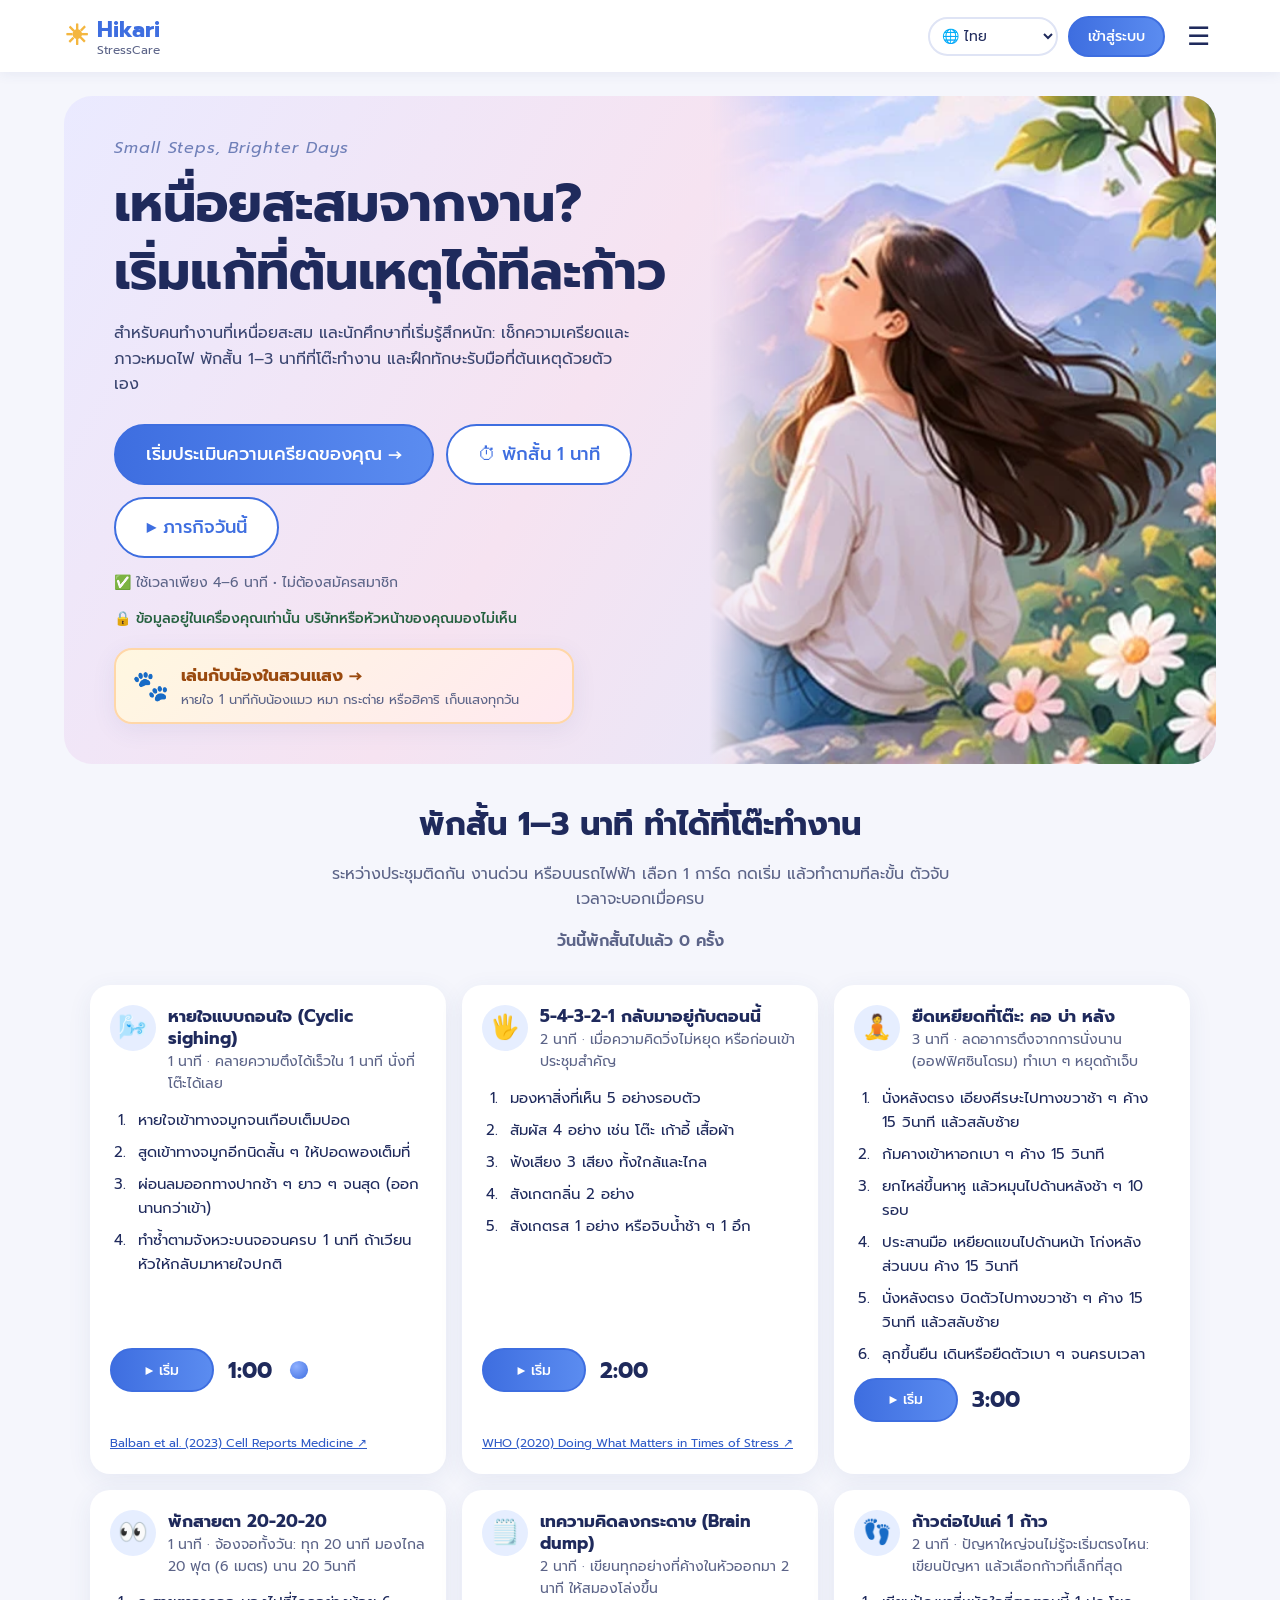
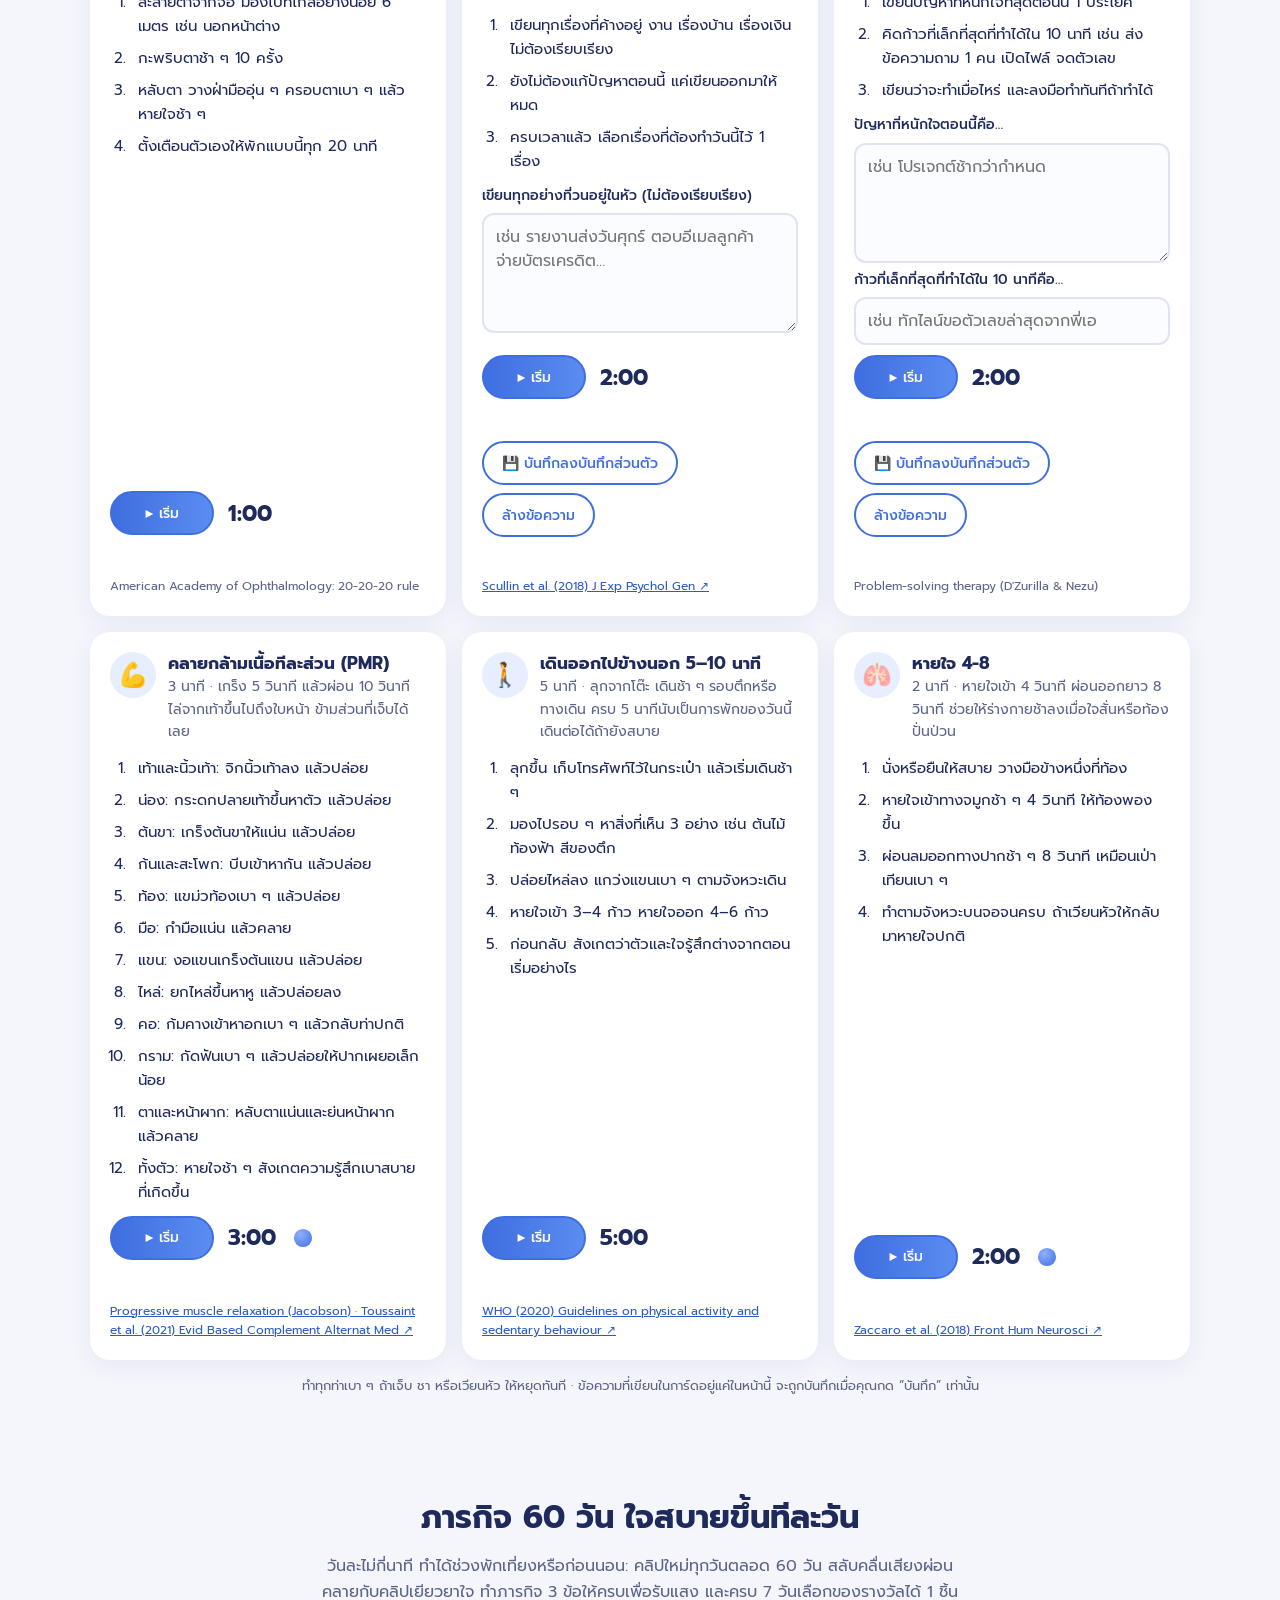
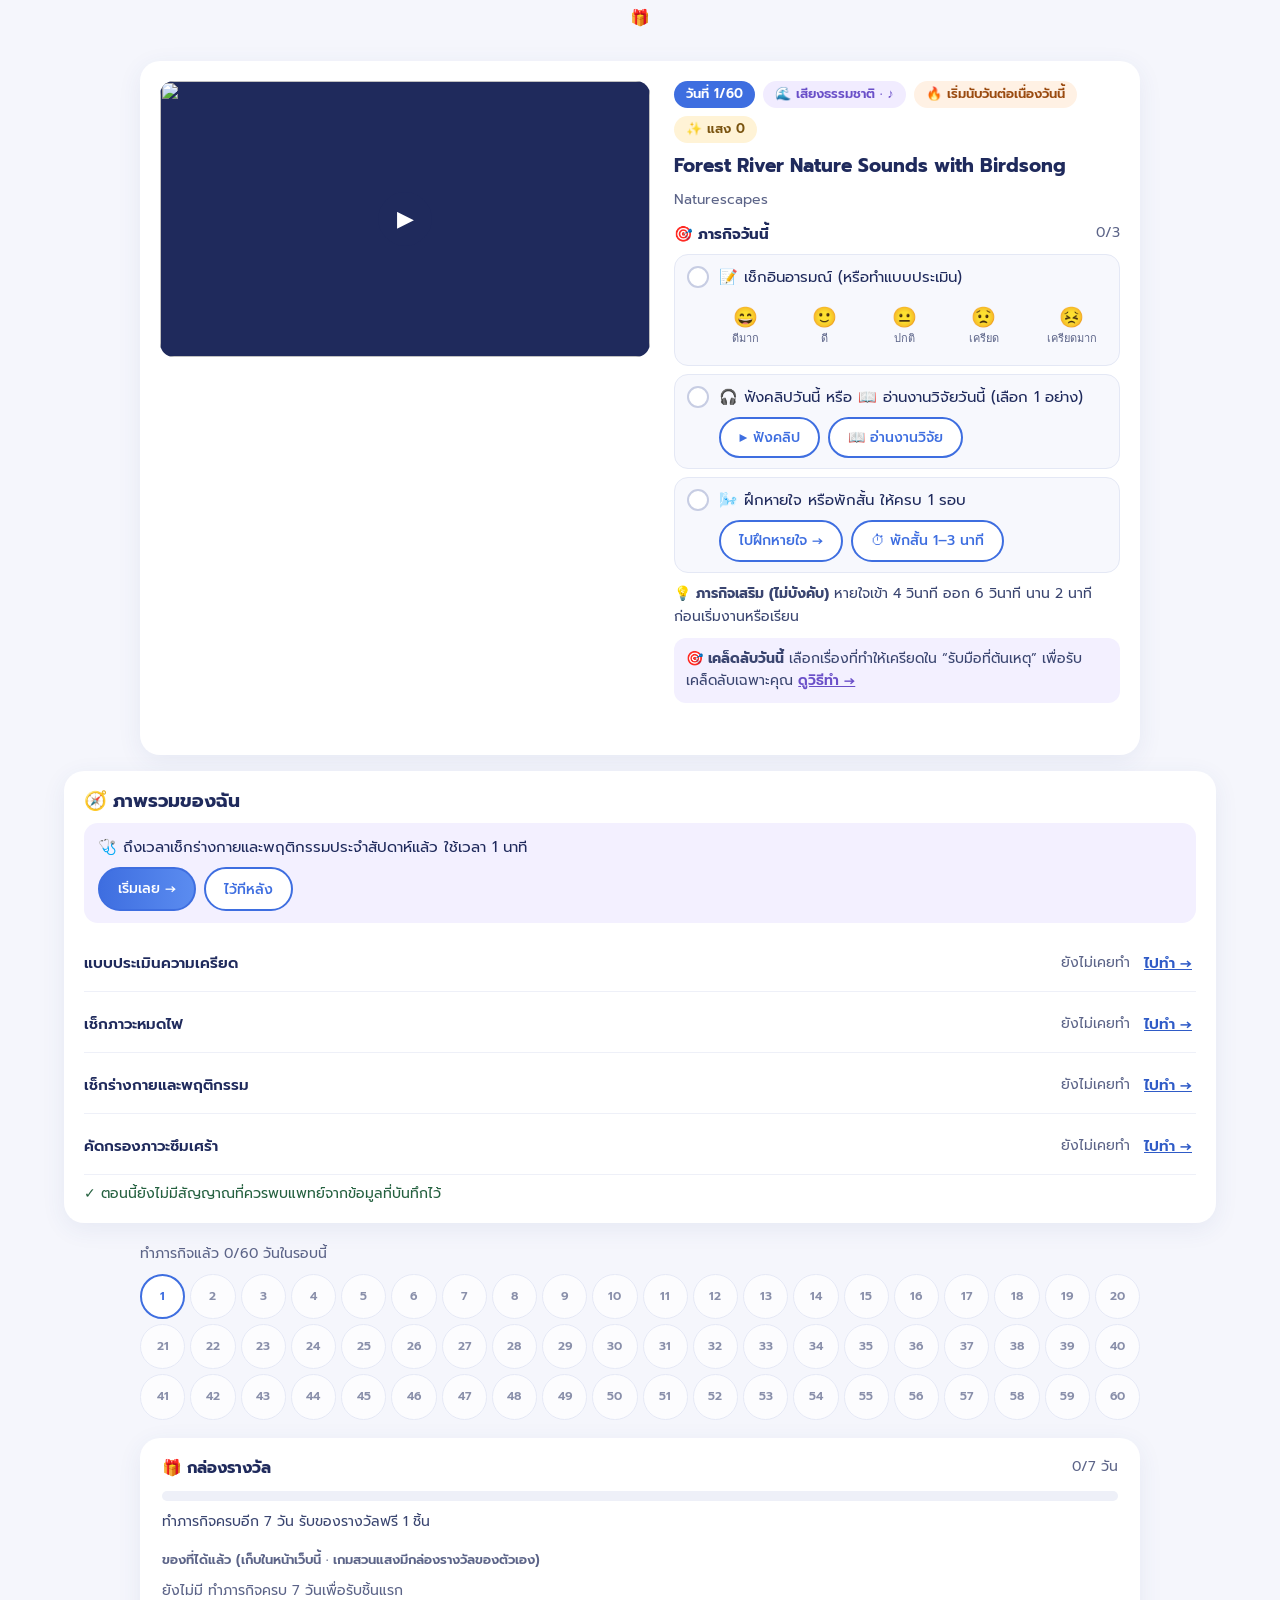
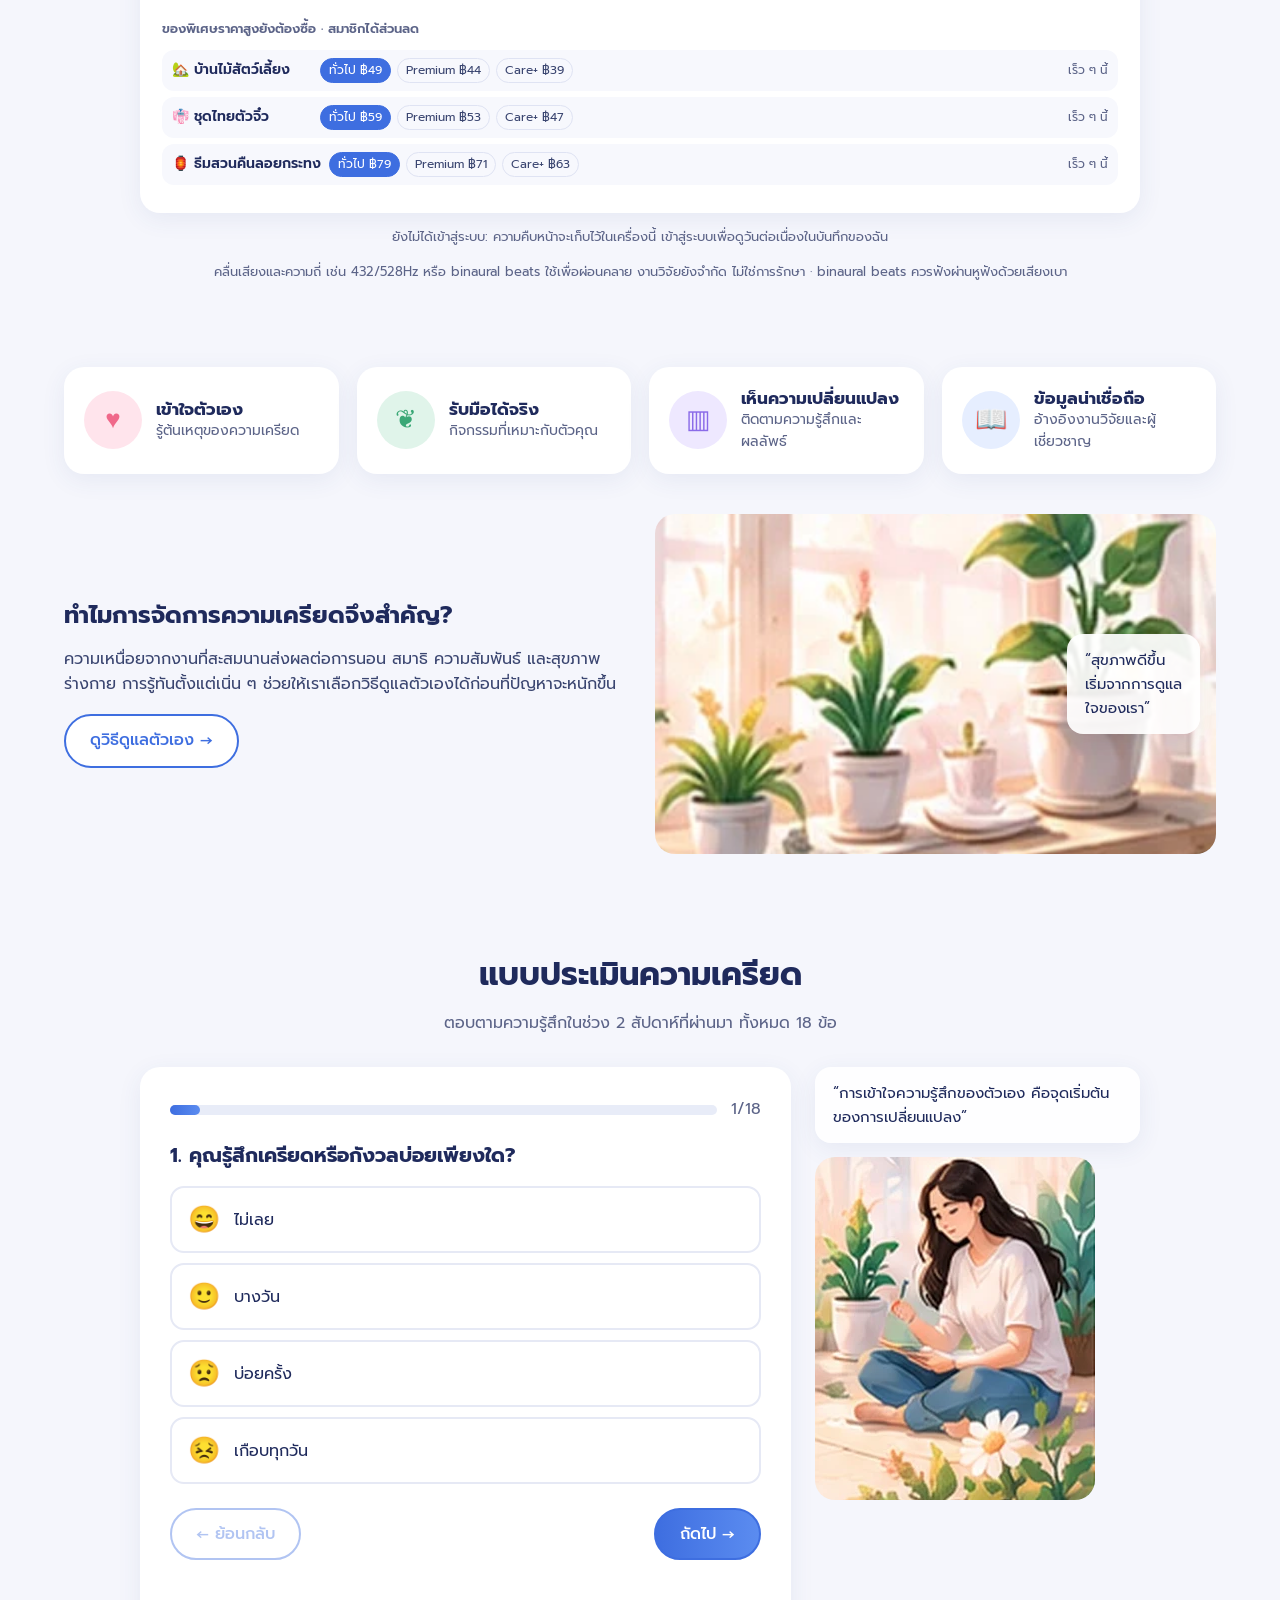
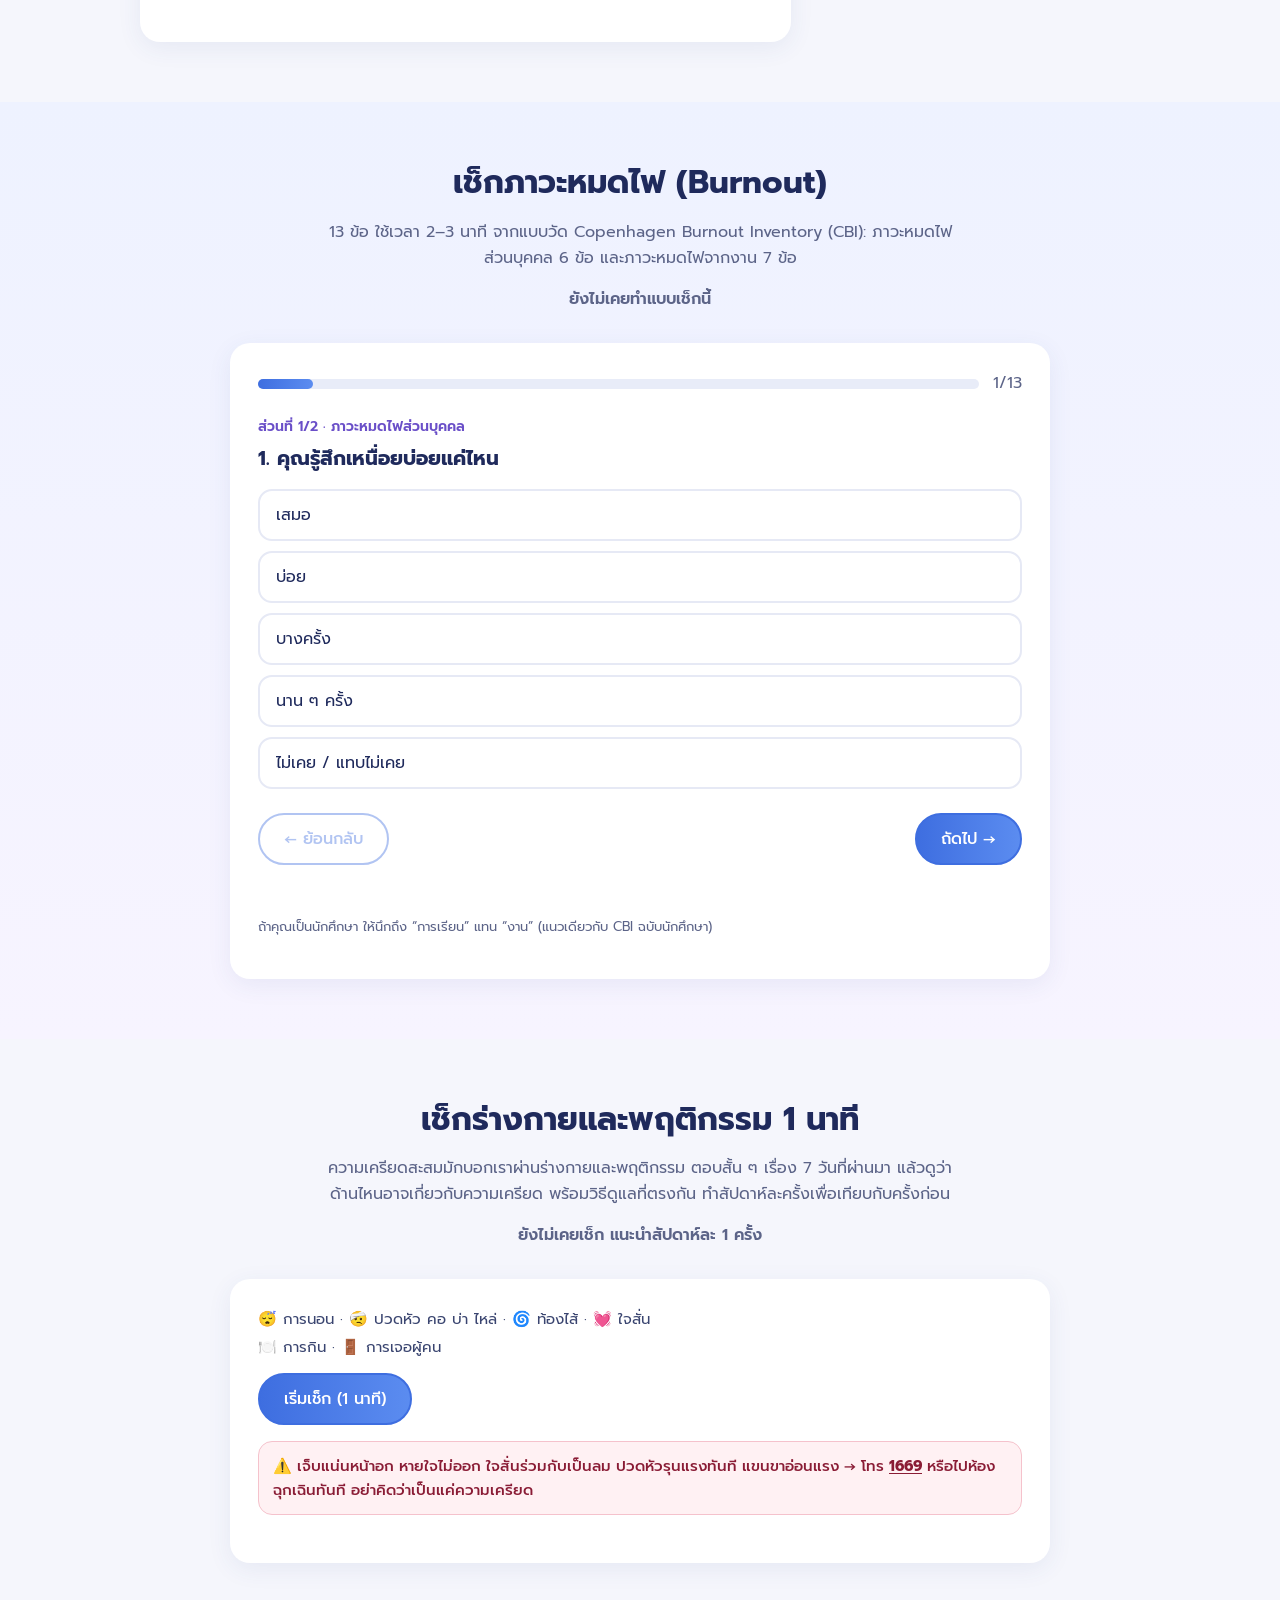
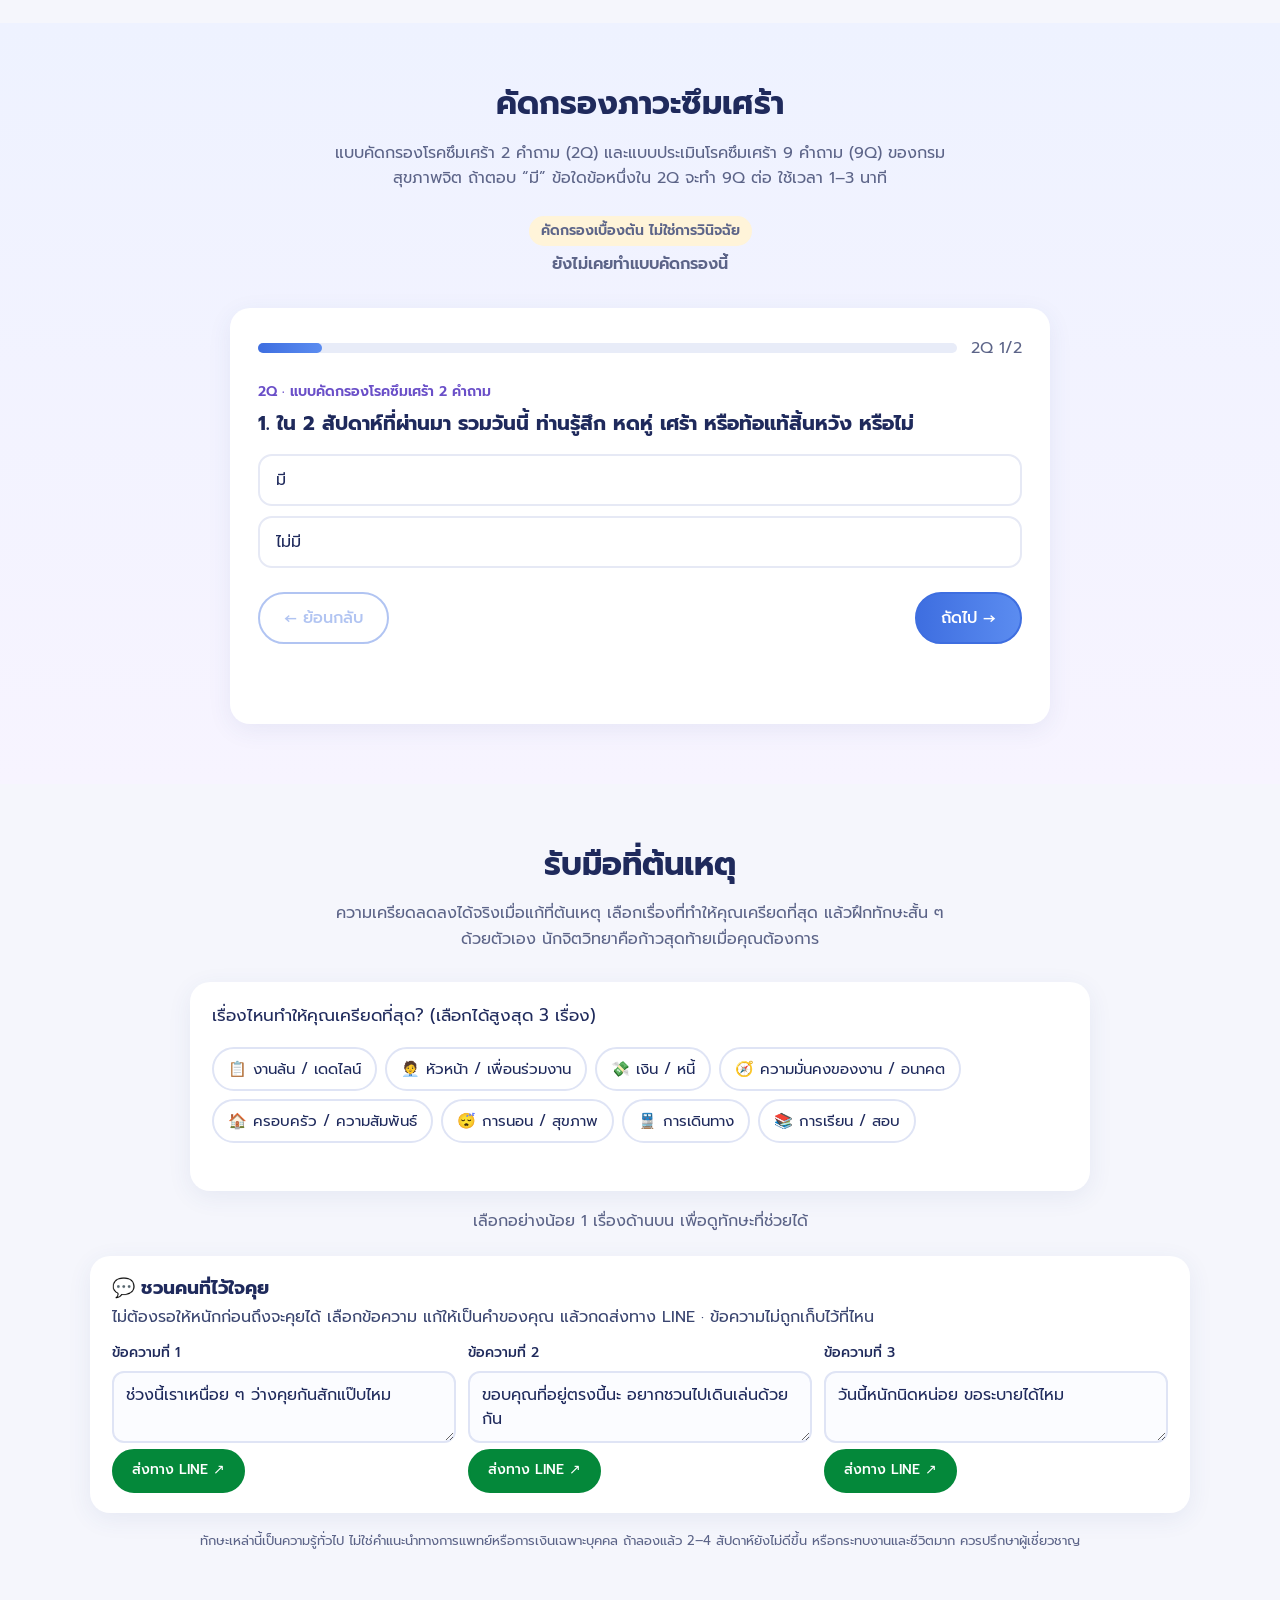
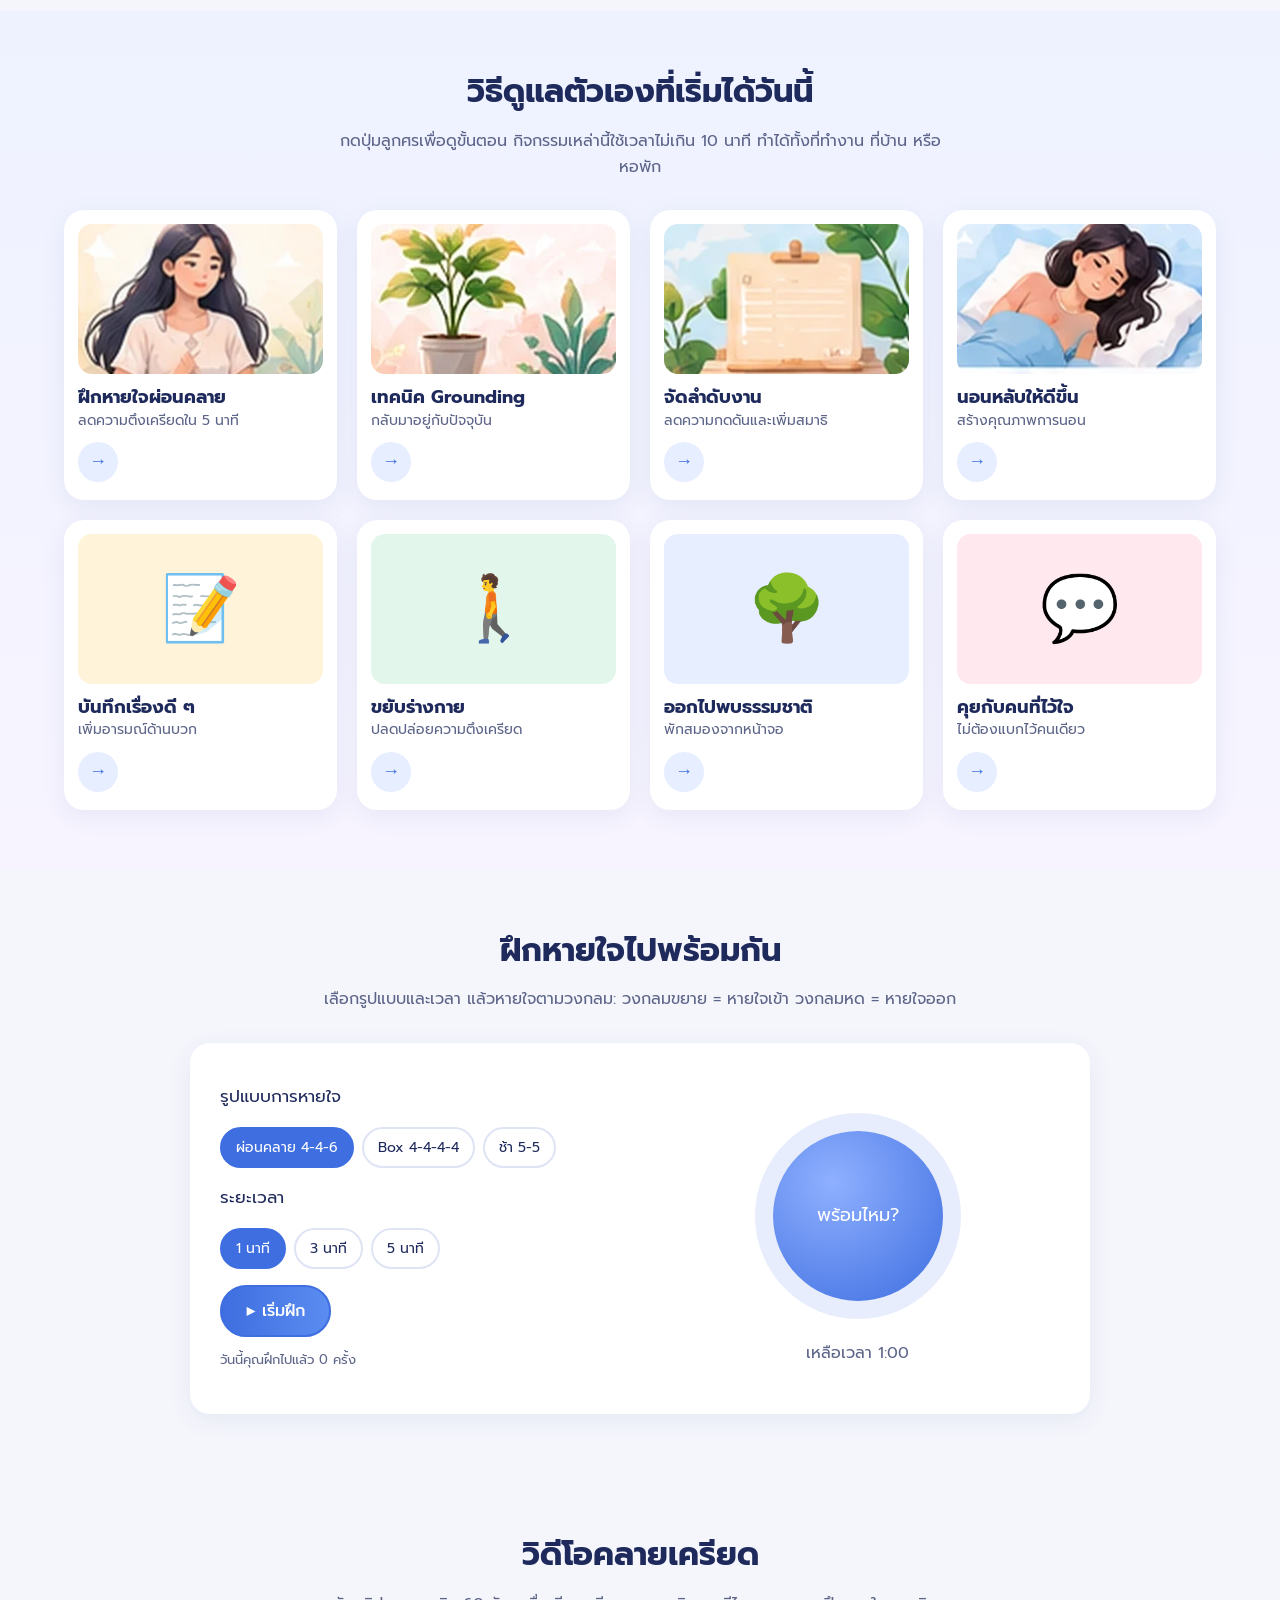
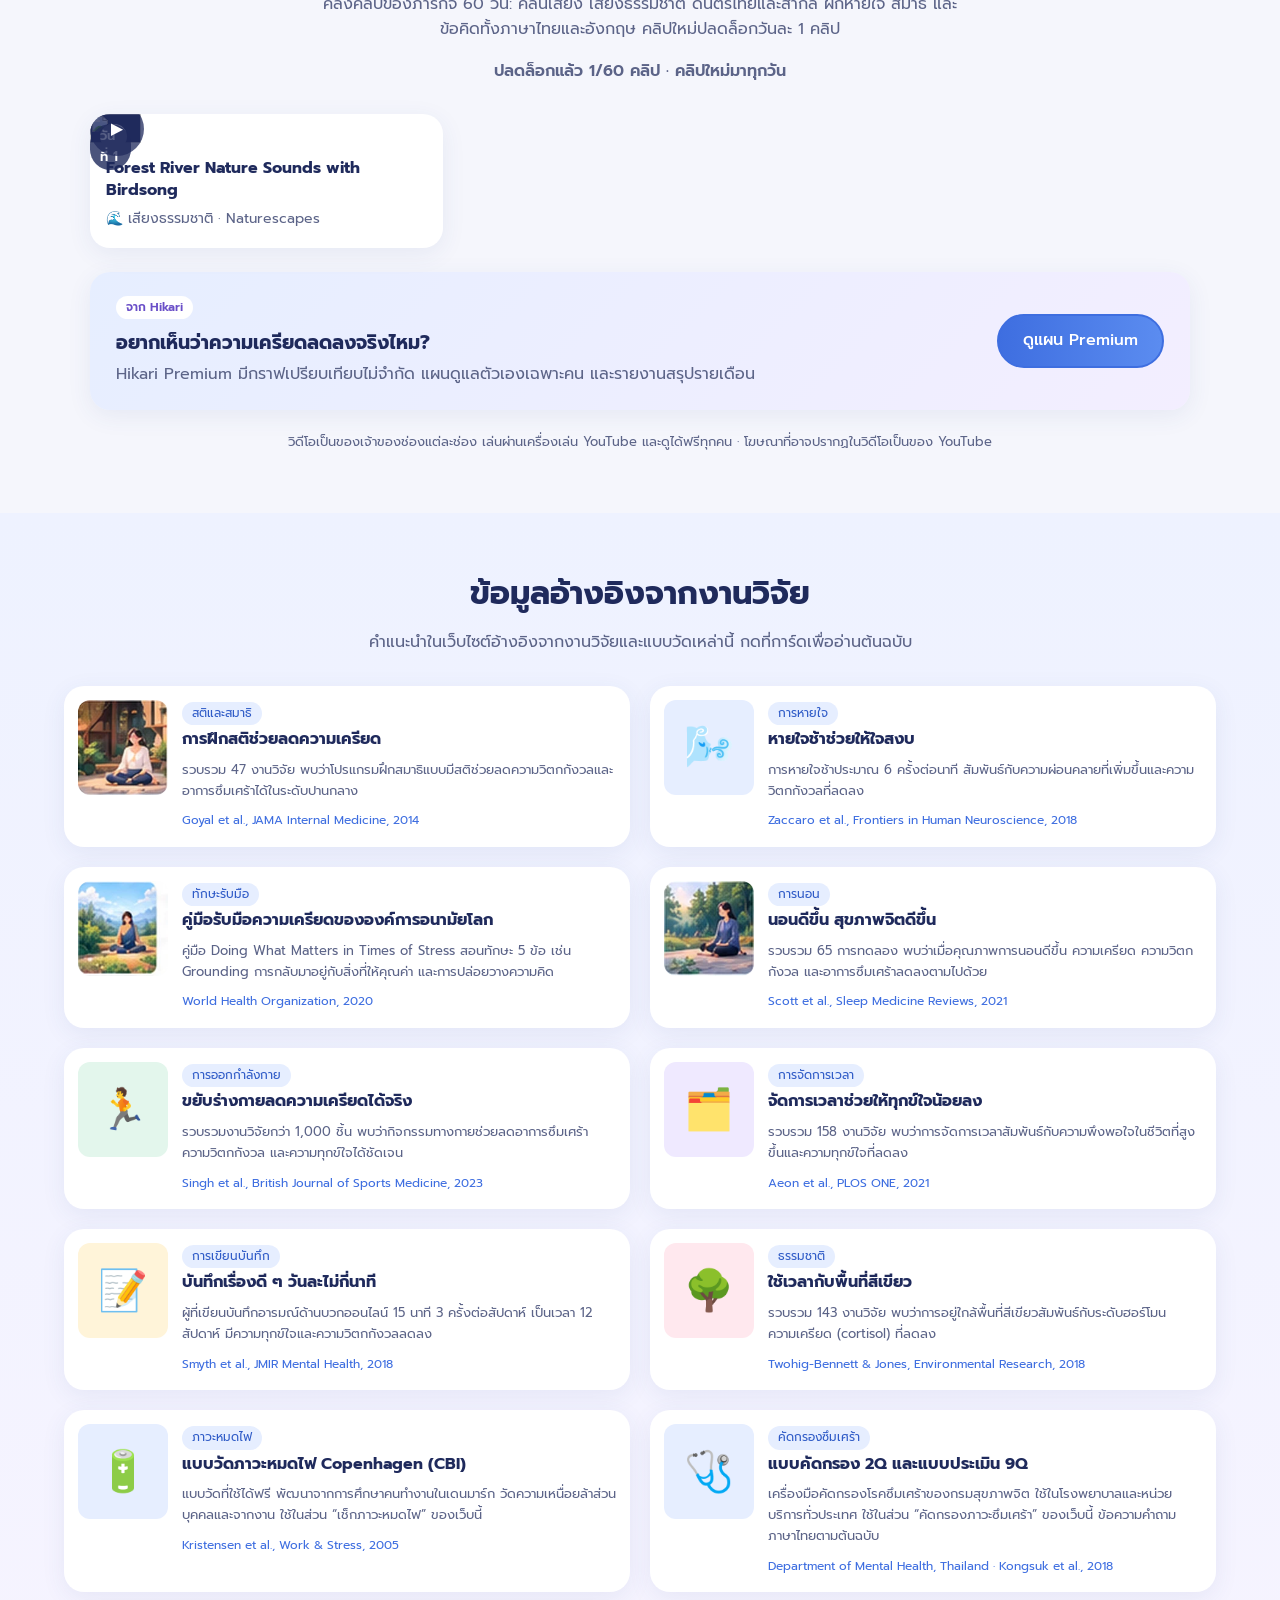
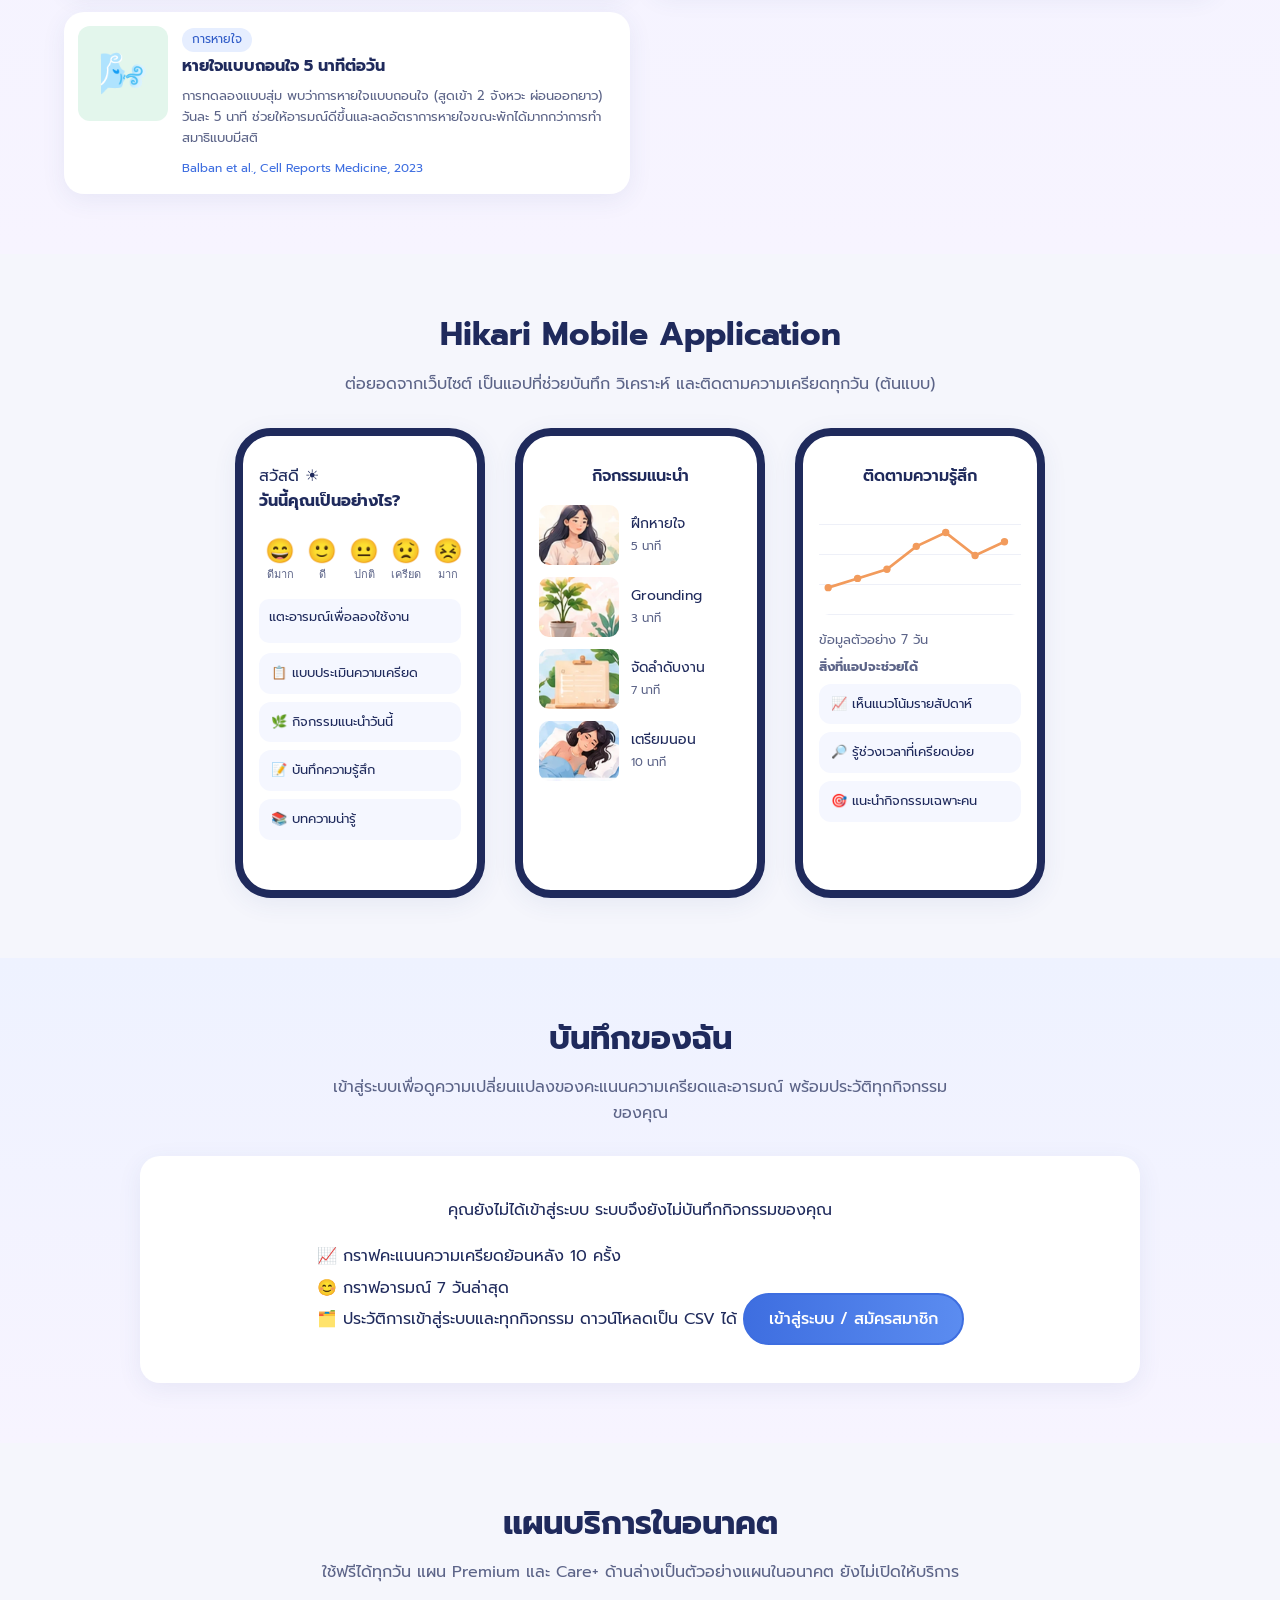
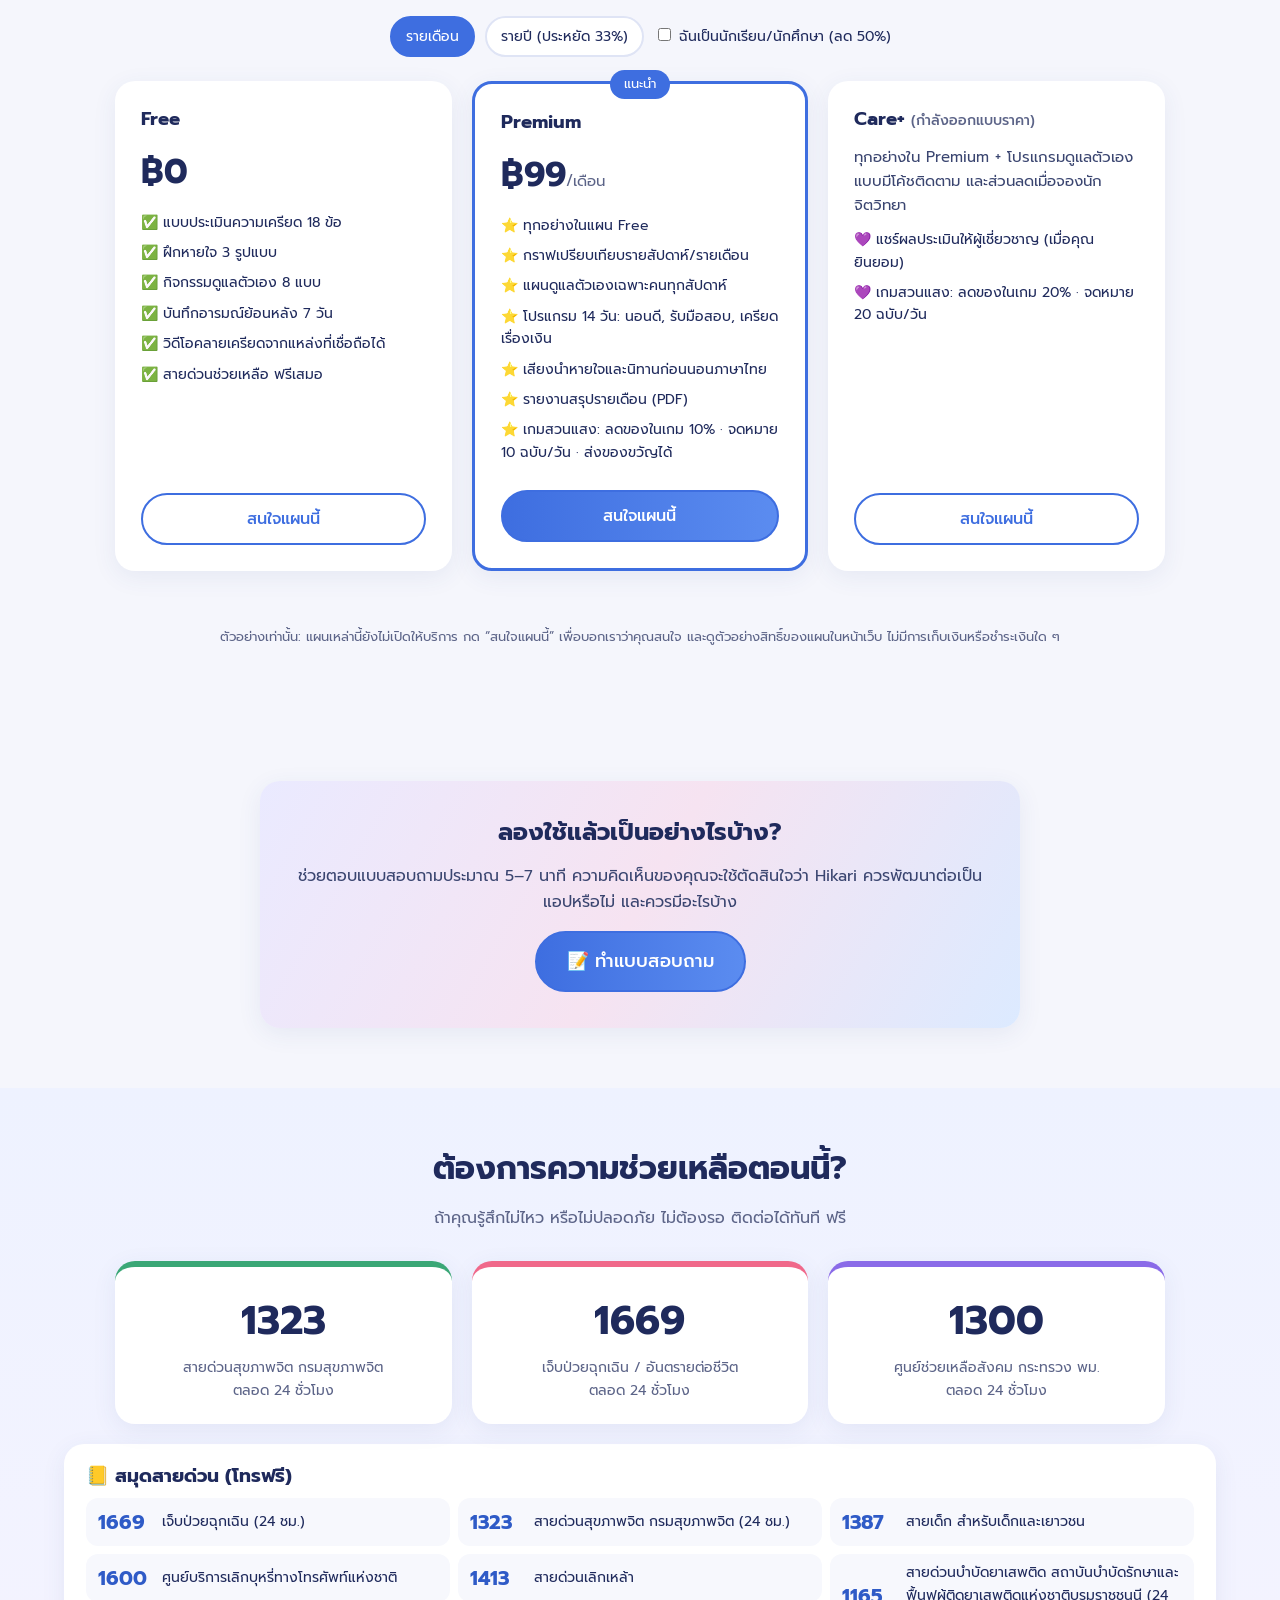
==== commit 330e6c69: "v21: new survey link, LINE OA, ready for user test" ====
--- a/index.html
+++ b/index.html
@@ -4,6 +4,25 @@
     <meta charset="UTF-8">
     <meta name="viewport" content="width=device-width, initial-scale=1.0">
     <title>Hikari StressCare - ความเครียด ไม่ต้องเผชิญคนเดียว</title>
+    <!-- ข้อมูลสำหรับแชร์ลิงก์ (LINE / Facebook / X) ถ้าย้ายเว็บ ให้แก้ที่อยู่ให้ตรงกับ https://mokarumokaruja-beep.github.io/hikari-stresscare/_URL ใน config.js -->
+    <meta name="description" content="สำหรับคนทำงานที่เหนื่อยสะสม: เช็กความเครียด ภาวะหมดไฟ และร่างกาย พักสั้น 1–5 นาที ฝึกรับมือที่ต้นเหตุ และเกมสวนแสง ใช้ฟรี ข้อมูลอยู่ในเครื่องคุณเท่านั้น">
+    <meta property="og:type" content="website">
+    <meta property="og:site_name" content="Hikari StressCare">
+    <meta property="og:title" content="Hikari StressCare - ความเครียด ไม่ต้องเผชิญคนเดียว">
+    <meta property="og:description" content="เช็กความเครียดและภาวะหมดไฟ พักสั้น 1–5 นาที ฝึกรับมือที่ต้นเหตุ และเกมสวนแสง ใช้ฟรี">
+    <meta property="og:url" content="https://mokarumokaruja-beep.github.io/hikari-stresscare/">
+    <meta property="og:image" content="https://mokarumokaruja-beep.github.io/hikari-stresscare/images/og-site.jpg">
+    <meta property="og:image:width" content="1200">
+    <meta property="og:image:height" content="630">
+    <meta property="og:image:alt" content="Hikari StressCare: ความเครียด... ไม่ต้องเผชิญคนเดียว">
+    <meta property="og:locale" content="th_TH">
+    <meta name="twitter:card" content="summary_large_image">
+    <meta name="twitter:title" content="Hikari StressCare - ความเครียด ไม่ต้องเผชิญคนเดียว">
+    <meta name="twitter:description" content="ประเมินความเครียด ฝึกหายใจ และภารกิจ 60 วัน ใช้ฟรี">
+    <meta name="twitter:image" content="https://mokarumokaruja-beep.github.io/hikari-stresscare/images/og-site.jpg">
+    <meta name="theme-color" content="#3e6ee0">
+    <link rel="icon" type="image/png" sizes="64x64" href="images/favicon.png">
+    <link rel="apple-touch-icon" sizes="180x180" href="images/apple-touch-icon.png">
     <link rel="preconnect" href="https://fonts.googleapis.com">
     <link rel="stylesheet" href="https://fonts.googleapis.com/css2?family=Prompt:wght@400;500;600;700&display=swap">
     <link rel="stylesheet" href="style.css">
@@ -19,11 +38,13 @@
         <button data-i18n-aria="header.1" id="menuButton" class="menu-button" aria-label="เปิดเมนู">☰</button>
         <nav id="navLinks" class="nav-links">
             <a data-i18n="header.2" href="#assessment">ประเมิน</a>
+            <a data-i18n="header.b" href="#burnout">เช็กภาวะหมดไฟ</a>
+            <a data-i18n="header.c" href="#check">เช็กร่างกาย</a>
             <a data-i18n="header.3" href="#selfcare">ดูแลตัวเอง</a>
             <a data-i18n="header.4" href="#breathe">ฝึกหายใจ</a>
             <a data-i18n="header.v" href="#videos">วิดีโอ</a>
             <a data-i18n="header.5" href="#research">งานวิจัย</a>
-            <a data-i18n="header.6" href="#app">แอป</a>
+            <a data-i18n="header.g" href="game.html" class="nav-game">เกมสวนแสง</a>
             <a data-i18n="header.7" href="#mylog">บันทึกของฉัน</a>
             <a data-i18n="header.8" href="#plans">แผนบริการ</a>
             <a data-i18n="header.9" href="#help" class="nav-help">ขอความช่วยเหลือ</a>
@@ -96,18 +117,170 @@
         </div>
     </div>
 
+    <!-- ป้ายเตือนเมื่อเปิดจากในแอป LINE / Facebook / Instagram (script.js ส่วนที่ 15) -->
+    <div id="inAppNotice" class="inapp-notice hidden" role="status">
+        <p><strong id="inAppName" data-dynamic></strong> <span data-i18n="inapp.1">เบราว์เซอร์ในแอปนี้เก็บความคืบหน้าแยกจาก Safari / Chrome ถ้าเปิดลิงก์จากที่อื่นภายหลัง ข้อมูลจะไม่ตามไป แนะนำเปิดในเบราว์เซอร์ปกติ และเปิดจากที่เดิมทุกครั้ง</span></p>
+        <div class="inapp-actions">
+            <button id="inAppOpen" class="btn btn-primary btn-small" type="button" data-i18n="inapp.2">เปิดในเบราว์เซอร์</button>
+            <button id="inAppClose" class="btn btn-outline btn-small" type="button" data-i18n="inapp.3">ปิด</button>
+        </div>
+    </div>
+
     <main>
 
         <!-- ===== 01 Hero ===== -->
         <section id="home" class="hero">
             <div class="hero-text">
                 <p class="script">Small Steps, Brighter Days</p>
-                <h1 data-i18n="home.1">ความเครียด...<br>ไม่ต้องเผชิญคนเดียว</h1>
-                <p data-i18n="home.2" class="hero-lead">Hikari StressCare ช่วยให้คุณเข้าใจตัวเอง จัดการความเครียดได้อย่างเป็นระบบ ด้วยข้อมูลที่เชื่อถือได้ และเครื่องมือที่ใช้งานง่าย</p>
-                <a data-i18n="home.3" href="#assessment" class="btn btn-primary btn-large">เริ่มประเมินความเครียดของคุณ →</a>
+                <h1 data-i18n="home.1">เหนื่อยสะสมจากงาน?<br>เริ่มแก้ที่ต้นเหตุได้ทีละก้าว</h1>
+                <p data-i18n="home.2" class="hero-lead">สำหรับคนทำงานที่เหนื่อยสะสม และนักศึกษาที่เริ่มรู้สึกหนัก: เช็กความเครียดและภาวะหมดไฟ พักสั้น 1–3 นาทีที่โต๊ะทำงาน และฝึกทักษะรับมือที่ต้นเหตุด้วยตัวเอง</p>
+                <div class="hero-actions">
+                    <a data-i18n="home.3" href="#assessment" class="btn btn-primary btn-large">เริ่มประเมินความเครียดของคุณ →</a>
+                    <a data-i18n="home.r" id="heroReset" href="#reset" class="btn btn-outline btn-large">⏱ พักสั้น 1 นาที</a>
+                    <a data-i18n="home.t" href="#today" class="btn btn-outline btn-large">▶ ภารกิจวันนี้</a>
+                </div>
                 <p data-i18n="home.4" class="hero-note">✅ ใช้เวลาเพียง 4–6 นาที • ไม่ต้องสมัครสมาชิก</p>
-            </div>
-            <img data-i18n-alt="home.5" src="images/hero-girl.webp" alt="หญิงสาวนั่งพักผ่อนริมทะเลสาบท่ามกลางดอกไม้" class="hero-image">
+                <p data-i18n="trust.1" class="trust-line">🔒 ข้อมูลอยู่ในเครื่องคุณเท่านั้น บริษัทหรือหัวหน้าของคุณมองไม่เห็น</p>
+                <!-- ทางเข้าเกมสวนแสง (game.html) -->
+                <a href="game.html" class="game-entry">
+                    <span class="game-entry-icon" aria-hidden="true">🐾</span>
+                    <span class="game-entry-text">
+                        <strong data-i18n="home.g1">เล่นกับน้องในสวนแสง →</strong>
+                        <small data-i18n="home.g2">หายใจ 1 นาทีกับน้องแมว หมา กระต่าย หรือฮิคาริ เก็บแสงทุกวัน</small>
+                    </span>
+                </a>
+            </div>
+            <img data-i18n-alt="home.5" src="images/hero-girl.webp" alt="หญิงสาวนั่งพักผ่อนริมทะเลสาบท่ามกลางดอกไม้" class="hero-image" width="525" height="535" fetchpriority="high">
+        </section>
+
+        <!-- ===== พักสั้น 1–3 นาที: 6 การ์ด มีตัวจับเวลาในตัว (ข้อมูลใน content.js RESETS, การทำงานใน script.js ส่วนที่ 16) ===== -->
+        <section id="reset" class="section reset-section">
+            <div class="section-heading">
+                <h2 data-i18n="reset.1">พักสั้น 1–3 นาที ทำได้ที่โต๊ะทำงาน</h2>
+                <p data-i18n="reset.2">ระหว่างประชุมติดกัน งานด่วน หรือบนรถไฟฟ้า เลือก 1 การ์ด กดเริ่ม แล้วทำตามทีละขั้น ตัวจับเวลาจะบอกเมื่อครบ</p>
+                <p id="resetCount" class="reset-count" data-dynamic></p>
+            </div>
+            <div id="resetGrid" class="reset-grid"></div>
+            <p data-i18n="reset.3" class="disclaimer reset-note">ทำทุกท่าเบา ๆ ถ้าเจ็บ ชา หรือเวียนหัว ให้หยุดทันที · ข้อความที่เขียนในการ์ดอยู่แค่ในหน้านี้ จะถูกบันทึกเมื่อคุณกด “บันทึก” เท่านั้น</p>
+        </section>
+
+        <!-- ===== ภารกิจ 60 วัน: คลิปวันละ 1 คลิป + ภารกิจ 3 ข้อ + กล่องรางวัล (ข้อมูลใน content.js, การทำงานใน script.js ส่วนที่ 13) ===== -->
+        <section id="today" class="section today-section">
+            <div class="section-heading">
+                <h2 data-i18n="today.1">ภารกิจ 60 วัน ใจสบายขึ้นทีละวัน</h2>
+                <p data-i18n="today.2">ทุกวันมีคลิปใหม่ไม่ซ้ำตลอด 60 วัน สลับกันระหว่างคลื่นเสียงผ่อนคลายกับคลิปเยียวยาใจ ทำภารกิจ 3 ข้อให้ครบเพื่อรับแสง และครบ 7 วันเลือกของรางวัลได้ 1 ชิ้น 🎁</p>
+            </div>
+            <div class="card today-card">
+                <button id="todayThumb" class="today-thumb" type="button">
+                    <img id="todayImg" alt="" width="480" height="360" decoding="async">
+                    <span class="video-play" aria-hidden="true">▶</span>
+                </button>
+                <div class="today-body">
+                    <div class="today-top">
+                        <span id="todayDay" class="today-day" data-dynamic></span>
+                        <span id="todayCat" class="today-cat" data-dynamic></span>
+                        <span id="todayStreak" class="today-streak" data-dynamic></span>
+                        <span id="todayLight" class="today-light" data-dynamic></span>
+                    </div>
+                    <h3 id="todayTitle" class="today-title" data-dynamic></h3>
+                    <p id="todaySource" class="today-source" data-dynamic></p>
+
+                    <div class="task-list">
+                        <p class="task-head"><strong data-i18n="today.3">🎯 ภารกิจวันนี้</strong> <span id="taskCount" data-dynamic></span></p>
+                        <div class="task" id="taskCheckin">
+                            <span class="task-mark" aria-hidden="true"></span>
+                            <div class="task-main">
+                                <span data-i18n="today.t1">📝 เช็กอินอารมณ์ (หรือทำแบบประเมิน)</span>
+                                <div class="mood-row checkin-row today-moods">
+                                    <button class="mood-button" data-mood="great">😄<small data-dynamic></small></button>
+                                    <button class="mood-button" data-mood="good">🙂<small data-dynamic></small></button>
+                                    <button class="mood-button" data-mood="ok">😐<small data-dynamic></small></button>
+                                    <button class="mood-button" data-mood="stressed">😟<small data-dynamic></small></button>
+                                    <button class="mood-button" data-mood="very">😣<small data-dynamic></small></button>
+                                </div>
+                            </div>
+                        </div>
+                        <div class="task" id="taskLearn">
+                            <span class="task-mark" aria-hidden="true"></span>
+                            <div class="task-main">
+                                <span data-i18n="today.t2">🎧 ฟังคลิปวันนี้ หรือ 📖 อ่านงานวิจัยวันนี้ (เลือก 1 อย่าง)</span>
+                                <div class="task-actions">
+                                    <button id="taskPlay" class="btn btn-outline btn-small" type="button" data-i18n="today.b1">▶ ฟังคลิป</button>
+                                    <button id="taskRead" class="btn btn-outline btn-small" type="button" data-i18n="today.b2">📖 อ่านงานวิจัย</button>
+                                </div>
+                            </div>
+                        </div>
+                        <div class="task" id="taskBreathe">
+                            <span class="task-mark" aria-hidden="true"></span>
+                            <div class="task-main">
+                                <span data-i18n="today.t3">🌬️ ฝึกหายใจ หรือพักสั้น ให้ครบ 1 รอบ</span>
+                                <div class="task-actions">
+                                    <a href="#breathe" class="btn btn-outline btn-small" data-i18n="today.b3">ไปฝึกหายใจ →</a>
+                                    <a href="#reset" class="btn btn-outline btn-small" data-i18n="today.b4">⏱ พักสั้น 1–3 นาที</a>
+                                </div>
+                            </div>
+                        </div>
+                    </div>
+
+                    <p class="today-bonus"><strong data-i18n="today.5">💡 ภารกิจเสริม (ไม่บังคับ)</strong> <span id="todayMission" data-dynamic></span></p>
+                    <!-- เคล็ดลับวันนี้: วนตามต้นเหตุที่เลือกใน "รับมือที่ต้นเหตุ" (script.js ส่วนที่ 18) -->
+                    <p class="today-tip"><strong data-i18n="today.tip">🎯 เคล็ดลับวันนี้</strong> <span id="todayTip" data-dynamic></span> <a id="todayTipLink" href="#rootcause" class="today-tip-link" data-i18n="today.tipLink">ดูวิธีทำ →</a></p>
+                    <!-- ทักษะที่กด "ลองทำวันนี้" (เลือกเอง ไม่นับเป็นภารกิจ 3 ข้อ) -->
+                    <div id="todaySelf" class="today-self hidden">
+                        <p class="task-head"><strong data-i18n="today.self">✍️ ที่ฉันเลือกทำวันนี้</strong></p>
+                        <ul id="todaySelfList" class="today-self-list"></ul>
+                    </div>
+                    <p id="todayMsg" class="today-msg" role="status" data-dynamic></p>
+                    <!-- แสดงเมื่อเช็กอินว่า "เครียด" หรือ "เครียดมาก" -->
+                    <div id="todayCare" class="today-care hidden">
+                        <p id="todayCareText" data-i18n="today.c1">วันนี้หนักหน่อยใช่ไหม ไม่เป็นไรนะ ลองหายใจช้า ๆ ไปด้วยกัน 1 นาที หรือโทรคุยกับสายด่วนสุขภาพจิตได้ฟรีตลอด 24 ชั่วโมง คุณไม่ได้อยู่คนเดียว</p>
+                        <div class="today-care-actions">
+                            <a class="btn btn-primary btn-small" href="tel:1323" data-i18n="help.call">📞 โทร 1323 (ฟรี 24 ชม.)</a>
+                            <button id="todayCareBreathe" class="btn btn-outline btn-small" type="button" data-i18n="today.c2">🌬️ หายใจ 1 นาที</button>
+                        </div>
+                    </div>
+                </div>
+            </div>
+
+            <div id="researchPanel" class="card research-today hidden">
+                <p class="research-label" data-i18n="today.6">📖 งานวิจัยวันนี้</p>
+                <h3 id="resTitle" data-dynamic></h3>
+                <p id="resFinding" data-dynamic></p>
+                <p class="research-tip"><strong data-i18n="today.7">ลองทำ:</strong> <span id="resTip" data-dynamic></span></p>
+                <p class="research-cite"><a id="resLink" target="_blank" rel="noopener" data-dynamic></a></p>
+                <button id="resDone" class="btn btn-primary btn-small" type="button" data-dynamic></button>
+            </div>
+
+            <!-- ===== v18 ภาพรวมของฉัน: วันที่ทำแต่ละแบบเช็กล่าสุด + สถานะการ์ดแนะนำพบแพทย์ + ชวนเช็กประจำสัปดาห์ (script.js ส่วนที่ 19) ===== -->
+            <div id="overview" class="card overview-card" aria-labelledby="ovTitle">
+                <h3 id="ovTitle" data-i18n="ov.1">🧭 ภาพรวมของฉัน</h3>
+                <div id="ovNudges" class="ov-nudges"></div>
+                <ul id="ovList" class="ov-list"></ul>
+                <div id="ovDoctor" class="ov-doctor"></div>
+            </div>
+
+            <div class="today-progress">
+                <p id="todayProgressLabel" class="today-progress-label" data-dynamic></p>
+                <div id="todayDots" class="today-dots"></div>
+            </div>
+
+            <div class="card reward-box">
+                <div class="reward-head">
+                    <strong data-i18n="today.r1">🎁 กล่องรางวัล</strong>
+                    <span id="rewardProgress" data-dynamic></span>
+                </div>
+                <div class="reward-bar"><span id="rewardBar"></span></div>
+                <p id="rewardHint" class="reward-hint" data-dynamic></p>
+                <div id="rewardPicker" class="reward-grid hidden"></div>
+                <p class="reward-sub" data-i18n="today.r2">ของที่ได้แล้ว (เก็บในหน้าเว็บนี้ · เกมสวนแสงมีกล่องรางวัลของตัวเอง)</p>
+                <div id="rewardInventory" class="reward-inventory"></div>
+                <p class="reward-sub" data-i18n="today.r3">ของพิเศษราคาสูงยังต้องซื้อ · สมาชิกได้ส่วนลด</p>
+                <div id="shopPreview" class="shop-preview"></div>
+                <p id="orderTitle" class="reward-sub hidden" data-i18n="pay.o1">คำสั่งซื้อของฉัน</p>
+                <div id="orderList" class="order-list"></div>
+            </div>
+            <p id="todayGuest" class="disclaimer today-guest" data-i18n="today.4">ยังไม่ได้เข้าสู่ระบบ: ความคืบหน้าจะเก็บไว้ในเครื่องนี้ เข้าสู่ระบบเพื่อดูวันต่อเนื่องในบันทึกของฉัน</p>
+            <p class="disclaimer today-guest" data-i18n="today.8">คลื่นเสียงและความถี่ เช่น 432/528Hz หรือ binaural beats ใช้เพื่อผ่อนคลาย งานวิจัยยังจำกัด ไม่ใช่การรักษา · binaural beats ควรฟังผ่านหูฟังด้วยเสียงเบา</p>
         </section>
 
         <!-- ===== 04–07 จุดเด่น 4 ข้อ ===== -->
@@ -150,7 +323,7 @@
                 <a data-i18n="why.3" href="#selfcare" class="btn btn-outline">ดูวิธีดูแลตัวเอง →</a>
             </div>
             <div class="why-image">
-                <img data-i18n-alt="why.4" src="images/plants.webp" alt="กระถางต้นไม้ริมหน้าต่างในแสงยามเช้า">
+                <img data-i18n-alt="why.4" src="images/plants.webp" alt="กระถางต้นไม้ริมหน้าต่างในแสงยามเช้า" width="335" height="250" loading="lazy" decoding="async">
                 <p data-i18n="why.5" class="bubble">“สุขภาพดีขึ้น<br>เริ่มจากการดูแล<br>ใจของเรา”</p>
             </div>
         </section>
@@ -206,17 +379,254 @@
                         <h3 data-i18n="assessment.7" class="small-heading">ผลย้อนหลังของคุณ</h3>
                         <div id="historyBox" data-dynamic class="history"></div>
 
-                        <p data-i18n="assessment.8" id="helpNote" class="help-note hidden">คะแนนของคุณค่อนข้างสูง ลองพูดคุยกับคนที่ไว้ใจหรือผู้เชี่ยวชาญ หรือโทรสายด่วนสุขภาพจิต <strong>1323</strong> (ตลอด 24 ชั่วโมง) · <a href="#help">ดูช่องทางช่วยเหลือ</a></p>
-                        <p data-i18n="assessment.9" class="disclaimer">ผลนี้ใช้เพื่อสำรวจตัวเองเท่านั้น ไม่ใช่การวินิจฉัยทางการแพทย์ ผลย้อนหลังเก็บไว้ในเบราว์เซอร์ของคุณเท่านั้น ไม่ถูกส่งไปที่ใด</p>
+                        <div id="helpNote" class="help-note hidden" role="note">
+                            <p data-i18n="assessment.8">คะแนนของคุณค่อนข้างสูง ไม่ต้องรับมือคนเดียว ลองพูดคุยกับคนที่ไว้ใจหรือผู้เชี่ยวชาญ สายด่วนสุขภาพจิตโทรฟรีตลอด 24 ชั่วโมง</p>
+                            <div class="help-note-actions">
+                                <a class="btn btn-primary btn-small" href="tel:1323" data-i18n="help.call">📞 โทร 1323 (ฟรี 24 ชม.)</a>
+                                <a class="btn btn-outline btn-small" href="#help" data-i18n="help.see">ดูช่องทางช่วยเหลือ</a>
+                            </div>
+                        </div>
+                        <a href="game.html" class="game-entry game-entry-result">
+                            <span class="game-entry-icon" aria-hidden="true">🐾</span>
+                            <span class="game-entry-text">
+                                <strong data-i18n="assessment.g1">พักใจต่อกับน้องในสวนแสง →</strong>
+                                <small data-i18n="home.g2">หายใจ 1 นาทีกับน้องแมว หมา กระต่าย หรือฮิคาริ เก็บแสงทุกวัน</small>
+                            </span>
+                        </a>
+                        <p data-i18n="assessment.9" class="disclaimer">ผลนี้ใช้เพื่อสำรวจตัวเองเท่านั้น ไม่ใช่การวินิจฉัยทางการแพทย์ ผลย้อนหลังเก็บไว้ในเบราว์เซอร์เครื่องนี้ ไม่ได้ส่งไปที่เซิร์ฟเวอร์ของ Hikari · <a href="#privacy">ความเป็นส่วนตัว</a></p>
                         <button data-i18n="assessment.10" id="restartButton" class="btn btn-outline">ทำแบบประเมินใหม่</button>
                     </div>
                 </div>
 
                 <aside class="assessment-aside">
                     <p data-i18n="assessment.11" class="bubble">“การเข้าใจความรู้สึกของตัวเอง คือจุดเริ่มต้นของการเปลี่ยนแปลง”</p>
-                    <img data-i18n-alt="assessment.12" src="images/survey-girl.webp" alt="หญิงสาวนั่งจดบันทึกความรู้สึกข้างกระถางต้นไม้">
+                    <img data-i18n-alt="assessment.12" src="images/survey-girl.webp" alt="หญิงสาวนั่งจดบันทึกความรู้สึกข้างกระถางต้นไม้" width="280" height="343" loading="lazy" decoding="async">
                 </aside>
             </div>
+        </section>
+
+        <!-- ===== เช็กภาวะหมดไฟ: Copenhagen Burnout Inventory 13 ข้อ (script.js ส่วนที่ 17) ===== -->
+        <section id="burnout" class="section tinted">
+            <div class="section-heading">
+                <h2 data-i18n="burnout.1">เช็กภาวะหมดไฟ (Burnout)</h2>
+                <p data-i18n="burnout.2">13 ข้อ ใช้เวลา 2–3 นาที จากแบบวัด Copenhagen Burnout Inventory (CBI): ภาวะหมดไฟส่วนบุคคล 6 ข้อ และภาวะหมดไฟจากงาน 7 ข้อ</p>
+                <p id="burnoutLast" class="burnout-last" data-dynamic></p>
+            </div>
+            <div class="card burnout-card">
+                <div id="bquiz">
+                    <div class="progress-row">
+                        <div class="progress-track">
+                            <div id="bProgressFill" class="progress-fill"></div>
+                        </div>
+                        <span id="bProgressText" data-dynamic>1/13</span>
+                    </div>
+                    <p id="bSubLabel" class="burnout-sub" data-dynamic></p>
+                    <h3 id="bQuestion" class="question" data-dynamic></h3>
+                    <div id="bOptions" class="options" role="group" aria-labelledby="bQuestion"></div>
+                    <div class="quiz-buttons">
+                        <button data-i18n="assessment.3" id="bBack" class="btn btn-outline" type="button">← ย้อนกลับ</button>
+                        <button id="bNext" class="btn btn-primary" type="button" data-dynamic>ถัดไป →</button>
+                    </div>
+                    <p id="bMessage" class="quiz-message" role="status" data-dynamic></p>
+                    <p data-i18n="burnout.3" class="disclaimer">ถ้าคุณเป็นนักศึกษา ให้นึกถึง “การเรียน” แทน “งาน” (แนวเดียวกับ CBI ฉบับนักศึกษา)</p>
+                </div>
+
+                <div id="bResult" class="hidden" tabindex="-1" aria-labelledby="bResultTitle">
+                    <h3 id="bResultTitle" data-i18n="burnout.r1">ผลเช็กภาวะหมดไฟของคุณ</h3>
+                    <div class="burnout-scores">
+                        <div class="burnout-score" id="bScorePersonal">
+                            <p class="burnout-score-head"><span class="bs-name" data-dynamic></span> <b class="bs-num" data-dynamic></b><small>/100</small> <span class="bs-band" data-dynamic></span></p>
+                            <div class="bar-track"><div class="bar-fill"></div></div>
+                            <p class="bs-meaning" data-dynamic></p>
+                        </div>
+                        <div class="burnout-score" id="bScoreWork">
+                            <p class="burnout-score-head"><span class="bs-name" data-dynamic></span> <b class="bs-num" data-dynamic></b><small>/100</small> <span class="bs-band" data-dynamic></span></p>
+                            <div class="bar-track"><div class="bar-fill"></div></div>
+                            <p class="bs-meaning" data-dynamic></p>
+                        </div>
+                    </div>
+
+                    <div id="bHelp" class="help-note hidden" role="note">
+                        <p data-i18n="burnout.r4">ความเหนื่อยระดับนี้ไม่ใช่ความอ่อนแอ และไม่ควรแบกไว้คนเดียว ลองคุยกับคนที่ไว้ใจ แพทย์ หรือนักจิตวิทยา และพักให้ได้จริง ถ้ารู้สึกไม่ไหว โทรสายด่วนสุขภาพจิต 1323 ได้ฟรีตลอด 24 ชั่วโมง</p>
+                        <div class="help-note-actions">
+                            <a class="btn btn-primary btn-small" href="tel:1323" data-i18n="help.call">📞 โทร 1323 (ฟรี 24 ชม.)</a>
+                            <a class="btn btn-outline btn-small" href="#help" data-i18n="help.see">ดูช่องทางช่วยเหลือ</a>
+                        </div>
+                    </div>
+
+                    <h3 data-i18n="burnout.r2" class="small-heading">ทักษะที่ตรงกับคุณ ลองทำวันนี้ได้เลย</h3>
+                    <div id="bSkills" class="skill-grid skill-grid-2"></div>
+                    <p id="bPickCause" data-i18n="burnout.r3" class="disclaimer">ยังไม่ได้เลือกต้นเหตุ? <a href="#rootcause">เลือกเรื่องที่ทำให้เครียด</a> เพื่อให้ทักษะตรงกับคุณมากขึ้น</p>
+
+                    <h3 data-i18n="burnout.h" class="small-heading">ผลย้อนหลัง</h3>
+                    <div id="bHistory" class="history"></div>
+
+                    <p data-i18n="burnout.r5" class="disclaimer">นี่คือการเช็กด้วยตัวเอง ไม่ใช่การวินิจฉัยทางการแพทย์ · คะแนนแต่ละส่วน 0–100: ต่ำกว่า 50 = ต่ำ, 50–74 = ปานกลาง, 75–99 = สูง, 100 = รุนแรง (งานวิจัยนิยมใช้ 50 ขึ้นไปเป็นจุดตัดของภาวะหมดไฟ) · ที่มา: Kristensen et al., 2005 · ผลเก็บไว้ในเครื่องนี้เท่านั้น</p>
+                    <button data-i18n="burnout.r6" id="bRestart" class="btn btn-outline" type="button">ทำใหม่อีกครั้ง</button>
+                </div>
+            </div>
+        </section>
+
+        <!-- ===== v18 เช็กร่างกายและพฤติกรรม 1 นาที: สัปดาห์ละครั้ง (content.js CHECK_AREAS, script.js ส่วนที่ 19) ===== -->
+        <section id="check" class="section">
+            <div class="section-heading">
+                <h2 data-i18n="check.1">เช็กร่างกายและพฤติกรรม 1 นาที</h2>
+                <p data-i18n="check.2">ความเครียดสะสมมักบอกเราผ่านร่างกายและพฤติกรรม ตอบสั้น ๆ เรื่อง 7 วันที่ผ่านมา แล้วดูว่าด้านไหนอาจเกี่ยวกับความเครียด พร้อมวิธีดูแลที่ตรงกัน ทำสัปดาห์ละครั้งเพื่อเทียบกับครั้งก่อน</p>
+                <p id="checkLast" class="burnout-last" data-dynamic></p>
+            </div>
+            <div class="card burnout-card check-card">
+                <!-- หน้าแรก -->
+                <div id="checkIntro">
+                    <ul class="check-preview">
+                        <li data-i18n="check.p1">😴 การนอน · 🤕 ปวดหัว คอ บ่า ไหล่ · 🌀 ท้องไส้ · 💓 ใจสั่น</li>
+                        <li data-i18n="check.p2">🍽️ การกิน · 🚪 การเจอผู้คน</li>
+                    </ul>
+                    <button id="checkStart" class="btn btn-primary" type="button" data-i18n="check.start">เริ่มเช็ก (1 นาที)</button>
+                </div>
+
+                <!-- ถามครั้งเดียวก่อนเช็กครั้งแรก: คนที่ไม่ใช้จะไม่เห็นคำถามเรื่องนี้อีกเลย -->
+                <div id="checkProfile" class="hidden" tabindex="-1" aria-labelledby="profTitle">
+                    <h3 id="profTitle" class="profile-title" data-i18n="prof.1">ช่วงนี้คุณใช้สิ่งเหล่านี้บ้างไหม</h3>
+                    <p class="profile-sub" data-i18n="prof.2">ข้อมูลอยู่ในเครื่องคุณเท่านั้น ไม่ได้ตัดสิน · ถามครั้งเดียว เพื่อให้คำถามตรงกับคุณ</p>
+                    <button id="profNone" class="btn btn-primary btn-large profile-none" type="button" data-i18n="prof.none">ไม่ใช้เลย</button>
+                    <fieldset class="profile-boxes">
+                        <legend data-i18n="prof.3">หรือเลือกที่ใช้ (เลือกได้หลายข้อ)</legend>
+                        <label class="profile-box"><input type="checkbox" id="profSmoke" value="smoke"> <span data-i18n="prof.smoke">บุหรี่ / บุหรี่ไฟฟ้า</span></label>
+                        <label class="profile-box"><input type="checkbox" id="profAlcohol" value="alcohol"> <span data-i18n="prof.alcohol">เครื่องดื่มแอลกอฮอล์</span></label>
+                        <label class="profile-box"><input type="checkbox" id="profOther" value="other"> <span data-i18n="prof.other">สารอื่น ๆ</span></label>
+                    </fieldset>
+                    <div class="profile-actions">
+                        <button id="profSave" class="btn btn-outline" type="button" data-i18n="prof.save">บันทึกแล้วไปต่อ →</button>
+                        <button id="profSkip" class="link-button" type="button" data-i18n="prof.skip">ข้ามไปก่อน</button>
+                    </div>
+                </div>
+
+                <!-- คำถามทีละข้อ -->
+                <div id="checkQuiz" class="hidden">
+                    <div class="progress-row">
+                        <div class="progress-track">
+                            <div id="cProgressFill" class="progress-fill"></div>
+                        </div>
+                        <span id="cProgressText" data-dynamic>1/6</span>
+                    </div>
+                    <p class="burnout-sub" data-i18n="check.q">ใน 7 วันที่ผ่านมา คุณมีอาการนี้กี่วัน</p>
+                    <h3 id="cQuestion" class="question" data-dynamic></h3>
+                    <div id="cOptions" class="options" role="group" aria-labelledby="cQuestion"></div>
+                    <p id="cRedflag" class="redflag-inline hidden" data-i18n="check.rf">⚠️ ถ้าเจ็บแน่นหน้าอก หายใจไม่ออก ใจสั่นร่วมกับเป็นลม ปวดหัวรุนแรงทันที หรือแขนขาอ่อนแรง → โทร 1669 หรือไปห้องฉุกเฉินทันที อย่าคิดว่าเป็นแค่ความเครียด</p>
+                    <div class="quiz-buttons">
+                        <button data-i18n="assessment.3" id="cBack" class="btn btn-outline" type="button">← ย้อนกลับ</button>
+                        <button id="cNext" class="btn btn-primary" type="button" data-dynamic>ถัดไป →</button>
+                    </div>
+                    <p id="cMessage" class="quiz-message" role="status" data-dynamic></p>
+                </div>
+
+                <!-- ผลลัพธ์ -->
+                <div id="checkResult" class="hidden" tabindex="-1" aria-labelledby="cResultTitle">
+                    <h3 id="cResultTitle" data-i18n="check.r1">ผลเช็กของคุณ: เทียบกับครั้งก่อน</h3>
+                    <div id="cChart" class="check-chart"></div>
+                    <p id="cSummary" class="check-summary" data-dynamic></p>
+                    <div id="cActions" class="check-actions"></div>
+                    <div id="cDoctor"></div>
+                    <p data-i18n="check.r2" class="check-note">🩺 อาการทางกายที่เป็นต่อเนื่อง ควรตรวจกับแพทย์เพื่อหาสาเหตุอื่นด้วย</p>
+                    <p data-i18n="check.r3" class="disclaimer">ผลนี้ใช้ดูแลตัวเองเบื้องต้น ไม่ใช่การวินิจฉัย คำว่า “อาจเกี่ยวกับความเครียด” แปลว่ายังมีสาเหตุอื่นได้ · ผลเก็บไว้ในเครื่องนี้เท่านั้น</p>
+                    <div class="check-again">
+                        <button id="cRestart" class="btn btn-outline" type="button" data-i18n="check.again">เช็กใหม่อีกครั้ง</button>
+                    </div>
+                </div>
+
+                <!-- สัญญาณอันตราย: แสดงตลอดในส่วนนี้ -->
+                <div class="redflag-box" role="note">
+                    <p data-i18n="check.rf">⚠️ ถ้าเจ็บแน่นหน้าอก หายใจไม่ออก ใจสั่นร่วมกับเป็นลม ปวดหัวรุนแรงทันที หรือแขนขาอ่อนแรง → โทร 1669 หรือไปห้องฉุกเฉินทันที อย่าคิดว่าเป็นแค่ความเครียด</p>
+                </div>
+                <p id="checkProfileLine" class="profile-line hidden"><span data-i18n="prof.line">คำถามเพิ่มเติมที่ตั้งไว้:</span> <button id="checkEditProfile" class="link-button" type="button" data-i18n="prof.edit">แก้ไขข้อมูลนี้</button></p>
+                <p id="profMsg" class="profile-msg" role="status" data-dynamic></p>
+            </div>
+        </section>
+
+        <!-- ===== v18 คัดกรองภาวะซึมเศร้า 2Q → 9Q (กรมสุขภาพจิต) (content.js DEP_*, script.js ส่วนที่ 20) ===== -->
+        <section id="mood-screen" class="section tinted">
+            <div class="section-heading">
+                <h2 data-i18n="dep.1">คัดกรองภาวะซึมเศร้า</h2>
+                <p data-i18n="dep.2">แบบคัดกรอง 2 คำถาม (2Q) และแบบประเมิน 9 คำถาม (9Q) ของกรมสุขภาพจิต ถ้าตอบ “มี” ข้อใดข้อหนึ่งใน 2Q จะทำ 9Q ต่อ ใช้เวลา 1–3 นาที</p>
+                <p data-i18n="dep.3" class="dep-badge">คัดกรองเบื้องต้น ไม่ใช่การวินิจฉัย</p>
+                <p id="depLast" class="burnout-last" data-dynamic></p>
+            </div>
+            <div class="card burnout-card dep-card">
+                <div id="depQuiz">
+                    <div class="progress-row">
+                        <div class="progress-track">
+                            <div id="dProgressFill" class="progress-fill"></div>
+                        </div>
+                        <span id="dProgressText" data-dynamic>1/2</span>
+                    </div>
+                    <p id="dSubLabel" class="burnout-sub" data-dynamic></p>
+                    <h3 id="dQuestion" class="question" data-dynamic></h3>
+                    <div id="dOptions" class="options" role="group" aria-labelledby="dQuestion"></div>
+                    <div class="quiz-buttons">
+                        <button data-i18n="assessment.3" id="dBack" class="btn btn-outline" type="button">← ย้อนกลับ</button>
+                        <button id="dNext" class="btn btn-primary" type="button" data-dynamic>ถัดไป →</button>
+                    </div>
+                    <p id="dMessage" class="quiz-message" role="status" data-dynamic></p>
+                </div>
+
+                <div id="depResult" class="hidden" tabindex="-1" aria-labelledby="dResultTitle">
+                    <!-- ข้อ 9 ตอบตั้งแต่ "เป็นบางวัน" ขึ้นไป: การ์ดช่วยเหลืออยู่บนสุด -->
+                    <div id="depCrisis" class="crisis-card hidden" aria-labelledby="crisisTitle">
+                        <h3 id="crisisTitle" data-i18n="crisis.1">ตอนนี้คุณไม่ต้องผ่านเรื่องนี้คนเดียว</h3>
+                        <p data-i18n="crisis.2">ขอบคุณที่ตอบตรง ๆ ความคิดแบบนี้บอกว่าช่วงนี้ใจคุณเจ็บมาก ถ้าตอนนี้รู้สึกไม่ปลอดภัย ติดต่อได้ทันที ฟรี</p>
+                        <div class="crisis-actions">
+                            <a class="btn btn-primary" href="tel:1323" data-i18n="crisis.1323">📞 โทร 1323 สายด่วนสุขภาพจิต (24 ชม.)</a>
+                            <a class="btn btn-danger-solid" href="tel:1669" data-i18n="crisis.1669">🚑 โทร 1669 เหตุฉุกเฉิน</a>
+                        </div>
+                        <ul class="crisis-list">
+                            <li data-i18n="crisis.er">🏥 ไปห้องฉุกเฉินของโรงพยาบาลใกล้บ้าน</li>
+                            <li><a href="#talk" data-i18n="crisis.tell">💬 บอกคนที่ไว้ใจตอนนี้ ให้มาอยู่ด้วยกัน</a></li>
+                        </ul>
+                    </div>
+                    <h3 id="dResultTitle" data-i18n="dep.r1">ผลคัดกรองของคุณ</h3>
+                    <div id="dScoreBox" class="burnout-score dep-score">
+                        <p class="burnout-score-head"><span class="bs-name" data-dynamic></span> <b class="bs-num" data-dynamic></b><small id="dOutOf">/27</small> <span class="bs-band" data-dynamic></span></p>
+                        <div class="bar-track"><div class="bar-fill"></div></div>
+                        <p class="bs-meaning" data-dynamic></p>
+                    </div>
+                    <div id="dSelfCare" class="dep-selfcare hidden">
+                        <p data-i18n="dep.ok">ไม่พบความเสี่ยงซึมเศร้าในตอนนี้ ดูแลตัวเองต่อไปนะ</p>
+                        <div class="skill-links">
+                            <a class="btn btn-outline btn-small" href="#reset" data-i18n="dep.s1">⏱ พักสั้น 1–3 นาที</a>
+                            <a class="btn btn-outline btn-small" href="#selfcare" data-i18n="dep.s2">🌱 วิธีดูแลตัวเอง</a>
+                            <a class="btn btn-outline btn-small" href="#talk" data-i18n="dep.s3">💬 ชวนคนที่ไว้ใจคุย</a>
+                        </div>
+                    </div>
+                    <div id="dDoctor"></div>
+                    <h3 data-i18n="burnout.h" class="small-heading">ผลย้อนหลัง</h3>
+                    <div id="dHistory" class="history"></div>
+                    <p data-i18n="dep.r2" class="disclaimer">คัดกรองเบื้องต้น ไม่ใช่การวินิจฉัย การวินิจฉัยทำได้โดยแพทย์เท่านั้น · 9Q: น้อยกว่า 7 = ไม่มีอาการหรือมีอาการระดับน้อยมาก, 7–12 = ระดับน้อย, 13–18 = ระดับปานกลาง, 19 ขึ้นไป = ระดับรุนแรง · ผลเก็บไว้ในเครื่องนี้เท่านั้น</p>
+                    <p class="disclaimer dep-source"><span data-i18n="dep.src">ที่มา: แบบคัดกรองโรคซึมเศร้า 2Q และแบบประเมินโรคซึมเศร้า 9Q กรมสุขภาพจิต กระทรวงสาธารณสุข</span> · <a href="https://www.krph.go.th/mh_test/9q/index.php" target="_blank" rel="noopener">krph.go.th ↗</a></p>
+                    <button data-i18n="burnout.r6" id="dRestart" class="btn btn-outline" type="button">ทำใหม่อีกครั้ง</button>
+                </div>
+            </div>
+        </section>
+
+        <!-- ===== รับมือที่ต้นเหตุ: เลือกเรื่องที่เครียดที่สุด (สูงสุด 3) แล้วฝึกทักษะสั้น ๆ (script.js ส่วนที่ 18) ===== -->
+        <section id="rootcause" class="section">
+            <div class="section-heading">
+                <h2 data-i18n="root.1">รับมือที่ต้นเหตุ</h2>
+                <p data-i18n="root.2">ความเครียดลดลงได้จริงเมื่อแก้ที่ต้นเหตุ เลือกเรื่องที่ทำให้คุณเครียดที่สุด แล้วฝึกทักษะสั้น ๆ ด้วยตัวเอง นักจิตวิทยาคือก้าวสุดท้ายเมื่อคุณต้องการ</p>
+            </div>
+            <div class="card cause-card">
+                <p id="causeHead" class="small-heading" data-i18n="root.3">เรื่องไหนทำให้คุณเครียดที่สุด? (เลือกได้สูงสุด 3 เรื่อง)</p>
+                <div id="causeChips" class="chip-row cause-chips" role="group" aria-labelledby="causeHead"></div>
+                <p id="causeMsg" class="cause-msg" role="status" data-dynamic></p>
+            </div>
+            <p id="causeEmpty" data-i18n="root.5" class="cause-empty">เลือกอย่างน้อย 1 เรื่องด้านบน เพื่อดูทักษะที่ช่วยได้</p>
+            <div id="causeSkills" class="cause-skills"></div>
+            <!-- v18 ชวนคนที่ไว้ใจคุย: แก้ข้อความได้ ส่งทาง LINE (ไม่เก็บข้อความไว้ที่ไหน) -->
+            <div id="talk" class="card talk-card" tabindex="-1" aria-labelledby="talkTitle">
+                <h3 id="talkTitle" data-i18n="talk.1">💬 ชวนคนที่ไว้ใจคุย</h3>
+                <p data-i18n="talk.2">ไม่ต้องรอให้หนักก่อนถึงจะคุยได้ เลือกข้อความ แก้ให้เป็นคำของคุณ แล้วกดส่งทาง LINE · ข้อความไม่ถูกเก็บไว้ที่ไหน</p>
+                <div id="talkList" class="talk-list"></div>
+            </div>
+            <p data-i18n="root.4" class="disclaimer cause-note">ทักษะเหล่านี้เป็นความรู้ทั่วไป ไม่ใช่คำแนะนำทางการแพทย์หรือการเงินเฉพาะบุคคล ถ้าลองแล้ว 2–4 สัปดาห์ยังไม่ดีขึ้น หรือกระทบงานและชีวิตมาก ควรปรึกษาผู้เชี่ยวชาญ</p>
         </section>
 
         <!-- ===== 08–11 การ์ดดูแลตัวเอง ===== -->
@@ -227,28 +637,28 @@
             </div>
             <div class="care-grid">
                 <article class="card care-card">
-                    <img data-i18n-alt="selfcare.3" src="images/care-breathe.webp" alt="หญิงสาวหลับตาฝึกหายใจ">
+                    <img data-i18n-alt="selfcare.3" src="images/care-breathe.webp" alt="หญิงสาวหลับตาฝึกหายใจ" width="268" height="151" loading="lazy" decoding="async">
                     <h3 data-i18n="selfcare.4">ฝึกหายใจผ่อนคลาย</h3>
                     <p data-i18n="selfcare.5">ลดความตึงเครียดใน 5 นาที</p>
                     <button data-i18n-aria="selfcare.6" class="arrow-button" aria-label="ดูขั้นตอนฝึกหายใจ">→</button>
                     <p data-i18n="selfcare.7" class="care-steps hidden">หายใจเข้าทางจมูก 4 วินาที กลั้นไว้ 4 วินาที หายใจออกช้า ๆ ทางปาก 6 วินาที ทำซ้ำ 5–10 รอบ</p>
                 </article>
                 <article class="card care-card">
-                    <img data-i18n-alt="selfcare.8" src="images/care-grounding.webp" alt="กระถางต้นไม้บนพื้นหลังสีพาสเทล">
+                    <img data-i18n-alt="selfcare.8" src="images/care-grounding.webp" alt="กระถางต้นไม้บนพื้นหลังสีพาสเทล" width="271" height="150" loading="lazy" decoding="async">
                     <h3 data-i18n="selfcare.9">เทคนิค Grounding</h3>
                     <p data-i18n="selfcare.10">กลับมาอยู่กับปัจจุบัน</p>
                     <button data-i18n-aria="selfcare.11" class="arrow-button" aria-label="ดูขั้นตอน Grounding">→</button>
                     <p data-i18n="selfcare.12" class="care-steps hidden">มองหาสิ่งที่เห็น 5 อย่าง สัมผัสได้ 4 อย่าง ได้ยิน 3 อย่าง ได้กลิ่น 2 อย่าง และรับรส 1 อย่าง</p>
                 </article>
                 <article class="card care-card">
-                    <img data-i18n-alt="selfcare.13" src="images/care-plan.webp" alt="กระดานจดรายการงานข้างต้นไม้">
+                    <img data-i18n-alt="selfcare.13" src="images/care-plan.webp" alt="กระดานจดรายการงานข้างต้นไม้" width="262" height="152" loading="lazy" decoding="async">
                     <h3 data-i18n="selfcare.14">จัดลำดับงาน</h3>
                     <p data-i18n="selfcare.15">ลดความกดดันและเพิ่มสมาธิ</p>
                     <button data-i18n-aria="selfcare.16" class="arrow-button" aria-label="ดูขั้นตอนจัดลำดับงาน">→</button>
                     <p data-i18n="selfcare.17" class="care-steps hidden">จดงานทั้งหมดลงกระดาษ เลือก 3 งานที่สำคัญที่สุด แล้วแบ่งงานแรกเป็นขั้นเล็ก ๆ ที่ทำเสร็จได้ใน 25 นาที</p>
                 </article>
                 <article class="card care-card">
-                    <img data-i18n-alt="selfcare.18" src="images/care-sleep.webp" alt="หญิงสาวนอนหลับสบายบนหมอน">
+                    <img data-i18n-alt="selfcare.18" src="images/care-sleep.webp" alt="หญิงสาวนอนหลับสบายบนหมอน" width="266" height="168" loading="lazy" decoding="async">
                     <h3 data-i18n="selfcare.19">นอนหลับให้ดีขึ้น</h3>
                     <p data-i18n="selfcare.20">สร้างคุณภาพการนอน</p>
                     <button data-i18n-aria="selfcare.21" class="arrow-button" aria-label="ดูขั้นตอนนอนหลับให้ดีขึ้น">→</button>
@@ -322,7 +732,8 @@
         <section id="videos" class="section">
             <div class="section-heading">
                 <h2 data-i18n="videos.1">วิดีโอคลายเครียด</h2>
-                <p data-i18n="videos.2">คัดวิดีโอจากแหล่งที่เชื่อถือได้ เช่น กรมสุขภาพจิต Thai PBS และองค์การอนามัยโลก กดที่วิดีโอเพื่อดูในเว็บนี้ได้เลย</p>
+                <p data-i18n="videos.2">คลังคลิปของภารกิจ 60 วัน: คลื่นเสียง เสียงธรรมชาติ ดนตรีไทยและสากล ฝึกหายใจ สมาธิ และข้อคิดทั้งภาษาไทยและอังกฤษ คลิปใหม่ปลดล็อกวันละ 1 คลิป</p>
+                <p id="videoUnlocked" class="video-unlocked" data-dynamic></p>
             </div>
             <div id="videoGrid" class="video-grid"></div>
             <!-- แบนเนอร์แนะนำ Premium: แสดงในหน้าเว็บ (ไม่ทับหรือคั่นวิดีโอ YouTube) ซ่อนเมื่อเป็น Premium / Care+ -->
@@ -341,11 +752,11 @@
         <section id="research" class="section tinted">
             <div class="section-heading">
                 <h2 data-i18n="research.1">ข้อมูลอ้างอิงจากงานวิจัย</h2>
-                <p data-i18n="research.2">ทุกคำแนะนำในเว็บไซต์มาจากงานวิจัย 8 ชิ้นนี้ กดที่การ์ดเพื่ออ่านต้นฉบับ</p>
+                <p data-i18n="research.2">คำแนะนำในเว็บไซต์อ้างอิงจากงานวิจัยและแบบวัดเหล่านี้ กดที่การ์ดเพื่ออ่านต้นฉบับ</p>
             </div>
             <div class="research-grid">
                 <a class="card research-card" href="https://pubmed.ncbi.nlm.nih.gov/24395196/" target="_blank" rel="noopener">
-                    <img data-i18n-alt="research.3" src="images/research-1.webp" alt="หญิงสาวนั่งทำสมาธิ">
+                    <img data-i18n-alt="research.3" src="images/research-1.webp" alt="หญิงสาวนั่งทำสมาธิ" width="148" height="156" loading="lazy" decoding="async">
                     <div>
                         <span data-i18n="research.4" class="tag">สติและสมาธิ</span>
                         <h3 data-i18n="research.5">การฝึกสติช่วยลดความเครียด</h3>
@@ -363,7 +774,7 @@
                     </div>
                 </a>
                 <a class="card research-card" href="https://www.who.int/publications/i/item/9789240003927" target="_blank" rel="noopener">
-                    <img data-i18n-alt="research.10" src="images/research-2.webp" alt="หญิงสาวนั่งพักกลางธรรมชาติ">
+                    <img data-i18n-alt="research.10" src="images/research-2.webp" alt="หญิงสาวนั่งพักกลางธรรมชาติ" width="148" height="156" loading="lazy" decoding="async">
                     <div>
                         <span data-i18n="research.11" class="tag">ทักษะรับมือ</span>
                         <h3 data-i18n="research.12">คู่มือรับมือความเครียดขององค์การอนามัยโลก</h3>
@@ -372,7 +783,7 @@
                     </div>
                 </a>
                 <a class="card research-card" href="https://pubmed.ncbi.nlm.nih.gov/34607184/" target="_blank" rel="noopener">
-                    <img data-i18n-alt="research.14" src="images/research-3.webp" alt="หญิงสาวนั่งผ่อนคลายในสวน">
+                    <img data-i18n-alt="research.14" src="images/research-3.webp" alt="หญิงสาวนั่งผ่อนคลายในสวน" width="148" height="156" loading="lazy" decoding="async">
                     <div>
                         <span data-i18n="research.15" class="tag">การนอน</span>
                         <h3 data-i18n="research.16">นอนดีขึ้น สุขภาพจิตดีขึ้น</h3>
@@ -414,6 +825,33 @@
                         <h3 data-i18n="research.28">ใช้เวลากับพื้นที่สีเขียว</h3>
                         <p data-i18n="research.29">รวบรวม 143 งานวิจัย พบว่าการอยู่ใกล้พื้นที่สีเขียวสัมพันธ์กับระดับฮอร์โมนความเครียด (cortisol) ที่ลดลง</p>
                         <span class="source">Twohig-Bennett & Jones, Environmental Research, 2018</span>
+                    </div>
+                </a>
+                <a class="card research-card" href="https://doi.org/10.1080/02678370500297720" target="_blank" rel="noopener">
+                    <div class="research-icon blue">🔋</div>
+                    <div>
+                        <span data-i18n="research.30" class="tag">ภาวะหมดไฟ</span>
+                        <h3 data-i18n="research.31">แบบวัดภาวะหมดไฟ Copenhagen (CBI)</h3>
+                        <p data-i18n="research.32">แบบวัดที่ใช้ฟรี พัฒนาจากการศึกษาคนทำงานในเดนมาร์ก วัดความเหนื่อยล้าส่วนบุคคลและจากงาน ใช้ในส่วน “เช็กภาวะหมดไฟ” ของเว็บนี้</p>
+                        <span class="source">Kristensen et al., Work &amp; Stress, 2005</span>
+                    </div>
+                </a>
+                <a class="card research-card" href="https://www.krph.go.th/mh_test/9q/index.php" target="_blank" rel="noopener">
+                    <div class="research-icon blue">🩺</div>
+                    <div>
+                        <span data-i18n="research.40" class="tag">คัดกรองซึมเศร้า</span>
+                        <h3 data-i18n="research.41">แบบคัดกรอง 2Q และแบบประเมิน 9Q</h3>
+                        <p data-i18n="research.42">เครื่องมือคัดกรองโรคซึมเศร้าของกรมสุขภาพจิต ใช้ในโรงพยาบาลและหน่วยบริการทั่วประเทศ ใช้ในส่วน “คัดกรองภาวะซึมเศร้า” ของเว็บนี้ ข้อความคำถามภาษาไทยตามต้นฉบับ</p>
+                        <span class="source">Department of Mental Health, Thailand · Kongsuk et al., 2018</span>
+                    </div>
+                </a>
+                <a class="card research-card" href="https://doi.org/10.1016/j.xcrm.2022.100895" target="_blank" rel="noopener">
+                    <div class="research-icon green">🌬️</div>
+                    <div>
+                        <span data-i18n="research.7" class="tag">การหายใจ</span>
+                        <h3 data-i18n="research.33">หายใจแบบถอนใจ 5 นาทีต่อวัน</h3>
+                        <p data-i18n="research.34">การทดลองแบบสุ่ม พบว่าการหายใจแบบถอนใจ (สูดเข้า 2 จังหวะ ผ่อนออกยาว) วันละ 5 นาที ช่วยให้อารมณ์ดีขึ้นและลดอัตราการหายใจขณะพักได้มากกว่าการทำสมาธิแบบมีสติ</p>
+                        <span class="source">Balban et al., Cell Reports Medicine, 2023</span>
                     </div>
                 </a>
             </div>
@@ -449,10 +887,10 @@
                 <!-- จอที่ 2: กิจกรรมแนะนำ -->
                 <div class="phone">
                     <p data-i18n="app.12" class="phone-title">กิจกรรมแนะนำ</p>
-                    <div class="phone-activity"><img src="images/care-breathe.webp" alt=""><span data-i18n="app.13">ฝึกหายใจ<br><small>5 นาที</small></span></div>
-                    <div class="phone-activity"><img src="images/care-grounding.webp" alt=""><span data-i18n="app.14">Grounding<br><small>3 นาที</small></span></div>
-                    <div class="phone-activity"><img src="images/care-plan.webp" alt=""><span data-i18n="app.15">จัดลำดับงาน<br><small>7 นาที</small></span></div>
-                    <div class="phone-activity"><img src="images/care-sleep.webp" alt=""><span data-i18n="app.16">เตรียมนอน<br><small>10 นาที</small></span></div>
+                    <div class="phone-activity"><img src="images/care-breathe.webp" alt="" width="268" height="151" loading="lazy" decoding="async"><span data-i18n="app.13">ฝึกหายใจ<br><small>5 นาที</small></span></div>
+                    <div class="phone-activity"><img src="images/care-grounding.webp" alt="" width="271" height="150" loading="lazy" decoding="async"><span data-i18n="app.14">Grounding<br><small>3 นาที</small></span></div>
+                    <div class="phone-activity"><img src="images/care-plan.webp" alt="" width="262" height="152" loading="lazy" decoding="async"><span data-i18n="app.15">จัดลำดับงาน<br><small>7 นาที</small></span></div>
+                    <div class="phone-activity"><img src="images/care-sleep.webp" alt="" width="266" height="168" loading="lazy" decoding="async"><span data-i18n="app.16">เตรียมนอน<br><small>10 นาที</small></span></div>
                 </div>
 
                 <!-- จอที่ 3: กราฟติดตามความรู้สึก -->
@@ -506,6 +944,7 @@
                         <button data-i18n="mylog.6" id="logoutButton" class="btn btn-primary btn-small">ออกจากระบบ</button>
                     </div>
                 </div>
+                <p class="disclaimer log-clear-note" data-i18n="mylog.c1">“ลบบันทึก” ลบประวัติกิจกรรมและผลประเมินย้อนหลังของบัญชีนี้ (กราฟจะว่าง) ส่วนบัญชี ภารกิจ 60 วัน ของรางวัล และคำสั่งซื้อยังอยู่ · ลบทุกอย่างได้ที่ <a href="#privacy">ความเป็นส่วนตัว</a></p>
                 <div class="log-stats">
                     <div class="stat"><b id="statAssess">0</b><span data-i18n="mylog.7">ครั้งที่ประเมิน</span></div>
                     <div class="stat"><b id="statBreathe">0</b><span data-i18n="mylog.8">ครั้งที่ฝึกหายใจครบ</span></div>
@@ -557,7 +996,7 @@
         <section id="plans" class="section">
             <div class="section-heading">
                 <h2 data-i18n="plans.1">แผนบริการในอนาคต</h2>
-                <p data-i18n="plans.2">ใช้ฟรีได้ทุกวัน และเลือกอัปเกรดเมื่อต้องการเครื่องมือเชิงลึก (ต้นแบบ ยังไม่เปิดให้บริการจริง)</p>
+                <p data-i18n="plans.2">ใช้ฟรีได้ทุกวัน แผน Premium และ Care+ ด้านล่างเป็นตัวอย่างแผนในอนาคต ยังไม่เปิดให้บริการ</p>
             </div>
             <div class="plan-switch">
                 <button data-i18n="plans.3" class="chip selected" data-billing="month">รายเดือน</button>
@@ -576,7 +1015,7 @@
                         <li data-i18n="plans.v1">✅ วิดีโอคลายเครียดจากแหล่งที่เชื่อถือได้</li>
                         <li data-i18n="plans.10">✅ สายด่วนช่วยเหลือ ฟรีเสมอ</li>
                     </ul>
-                    <button class="btn btn-outline plan-button" data-plan="free" data-dynamic>ใช้แผนนี้</button>
+                    <button class="btn btn-outline plan-button" data-plan="free" data-dynamic>สนใจแผนนี้</button>
                 </article>
                 <article class="card plan-card featured">
                     <span data-i18n="plans.12" class="plan-badge">แนะนำ</span>
@@ -589,23 +1028,22 @@
                         <li data-i18n="plans.16">⭐ โปรแกรม 14 วัน: นอนดี, รับมือสอบ, เครียดเรื่องเงิน</li>
                         <li data-i18n="plans.17">⭐ เสียงนำหายใจและนิทานก่อนนอนภาษาไทย</li>
                         <li data-i18n="plans.18">⭐ รายงานสรุปรายเดือน (PDF)</li>
+                        <li data-i18n="plans.g1">⭐ เกมสวนแสง: ลดของในเกม 10% · จดหมาย 10 ฉบับ/วัน · ส่งของขวัญได้</li>
                     </ul>
-                    <button class="btn btn-primary plan-button" data-plan="premium" data-dynamic>ใช้แผนนี้</button>
+                    <button class="btn btn-primary plan-button" data-plan="premium" data-dynamic>สนใจแผนนี้</button>
                 </article>
                 <article class="card plan-card">
-                    <h3>Care+</h3>
-                    <p class="price">฿300–900<small data-i18n="plans.20">/ครั้ง</small></p>
+                    <h3 data-i18n="plans.cp1">Care+ <small>(กำลังออกแบบราคา)</small></h3>
+                    <p class="plan-desc" data-i18n="plans.cp2">ทุกอย่างใน Premium + โปรแกรมดูแลตัวเองแบบมีโค้ชติดตาม และส่วนลดเมื่อจองนักจิตวิทยา</p>
                     <ul>
-                        <li data-i18n="plans.21">💜 คุยกับนักจิตวิทยาที่มีใบอนุญาต</li>
-                        <li data-i18n="plans.22">💜 แชทหรือวิดีโอ 30–50 นาที</li>
                         <li data-i18n="plans.23">💜 แชร์ผลประเมินให้ผู้เชี่ยวชาญ (เมื่อคุณยินยอม)</li>
-                        <li data-i18n="plans.24">💜 ผู้ใช้ Premium ได้ส่วนลด 15%</li>
+                        <li data-i18n="plans.24">💜 เกมสวนแสง: ลดของในเกม 20% · จดหมาย 20 ฉบับ/วัน</li>
                     </ul>
-                    <button class="btn btn-outline plan-button" data-plan="careplus" data-dynamic>ใช้แผนนี้</button>
+                    <button class="btn btn-outline plan-button" data-plan="careplus" data-dynamic>สนใจแผนนี้</button>
                 </article>
             </div>
             <p id="planMessage" data-dynamic class="interest-message"></p>
-            <p class="disclaimer plan-note" data-i18n="plans.note">ต้นแบบ: การเลือกแผนเป็นการจำลองเพื่อแสดงสถานะสมาชิกในบันทึก ไม่มีการชำระเงินจริง</p>
+            <p class="disclaimer plan-note" data-i18n="plans.note">ตัวอย่างเท่านั้น: แผนเหล่านี้ยังไม่เปิดให้บริการ กด “สนใจแผนนี้” เพื่อบอกเราว่าคุณสนใจ และดูตัวอย่างสิทธิ์ของแผนในหน้าเว็บ ไม่มีการเก็บเงินหรือชำระเงินใด ๆ</p>
         </section>
 
         <!-- ===== แบบสอบถามหลังทดลองใช้ (ซ่อนไว้ถ้ายังไม่ได้ใส่ลิงก์ใน script.js) ===== -->
@@ -636,6 +1074,19 @@
                     <strong>1300</strong>
                     <span data-i18n="help.5">ศูนย์ช่วยเหลือสังคม กระทรวง พม.<br>ตลอด 24 ชั่วโมง</span>
                 </a>
+            </div>
+            <!-- v18 สมุดสายด่วน: แสดงทุกสายให้ทุกคนแบบเป็นกลาง -->
+            <div class="card directory-card">
+                <h3 data-i18n="dir.1">📒 สมุดสายด่วน (โทรฟรี)</h3>
+                <ul class="directory-list">
+                    <li><a href="tel:1669"><b>1669</b> <span data-i18n="dir.1669">เจ็บป่วยฉุกเฉิน (24 ชม.)</span></a></li>
+                    <li><a href="tel:1323"><b>1323</b> <span data-i18n="dir.1323">สายด่วนสุขภาพจิต กรมสุขภาพจิต (24 ชม.)</span></a></li>
+                    <li><a href="tel:1387"><b>1387</b> <span data-i18n="dir.1387">สายเด็ก สำหรับเด็กและเยาวชน</span></a></li>
+                    <li><a href="tel:1600"><b>1600</b> <span data-i18n="dir.1600">ศูนย์บริการเลิกบุหรี่ทางโทรศัพท์แห่งชาติ</span></a></li>
+                    <li><a href="tel:1413"><b>1413</b> <span data-i18n="dir.1413">สายด่วนเลิกเหล้า</span></a></li>
+                    <li><a href="tel:1165"><b>1165</b> <span data-i18n="dir.1165">สายด่วนบำบัดยาเสพติด สถาบันบำบัดรักษาและฟื้นฟูผู้ติดยาเสพติดแห่งชาติบรมราชชนนี (24 ชม.)</span></a></li>
+                </ul>
+                <p class="dir-more"><a href="#mood-screen" class="btn btn-outline btn-small" data-i18n="dir.dep">คัดกรองภาวะซึมเศร้า (2Q / 9Q) →</a> <a href="#check" class="btn btn-outline btn-small" data-i18n="dir.check">เช็กร่างกายและพฤติกรรม →</a></p>
             </div>
             <div class="help-grid">
                 <div class="card help-card">
@@ -659,12 +1110,49 @@
             </div>
         </section>
 
+        <!-- ===== ความเป็นส่วนตัว: ข้อมูลอะไรเก็บที่ไหน + ลบข้อมูลทั้งหมด (script.js ส่วนที่ 15) ===== -->
+        <section id="privacy" class="section">
+            <div class="section-heading">
+                <h2 data-i18n="privacy.1">ความเป็นส่วนตัวและข้อมูลของคุณ</h2>
+                <p data-i18n="privacy.2">สรุปสั้น ๆ ว่าเว็บนี้เก็บอะไร เก็บที่ไหน และติดต่อใครบ้าง</p>
+            </div>
+            <div class="card privacy-card">
+                <p data-i18n="trust.1" class="trust-line trust-box">🔒 ข้อมูลอยู่ในเครื่องคุณเท่านั้น บริษัทหรือหัวหน้าของคุณมองไม่เห็น</p>
+                <ul class="privacy-list">
+                    <li data-i18n="privacy.3">📱 <b>เก็บในเครื่องนี้ (localStorage ของเบราว์เซอร์):</b> บัญชี (ชื่อผู้ใช้และรหัสผ่านที่แปลงเป็น hash) ผลประเมิน อารมณ์ที่เช็กอิน บันทึกกิจกรรม ภารกิจ 60 วัน ของรางวัล คำสั่งซื้อ ภาษา และข้อมูลเกมสวนแสง</li>
+                    <li data-i18n="privacy.12">🩺 <b>เช็กร่างกาย คัดกรองซึมเศร้า และคำตอบเรื่องการใช้สาร (ถ้าตอบ):</b> เก็บในเครื่องนี้เท่านั้น ไม่ส่งไปที่ไหน แก้ไขได้ในส่วนเช็กร่างกาย และลบได้ทั้งหมดด้วยปุ่มด้านล่าง</li>
+                    <li data-i18n="privacy.4">🔒 <b>ไม่ส่งไปที่เซิร์ฟเวอร์ของ Hikari:</b> เว็บนี้ยังไม่มีเซิร์ฟเวอร์เก็บข้อมูลผู้ใช้ ทีมงานจึงมองไม่เห็นผลประเมินหรืออารมณ์ของคุณ เปลี่ยนเครื่องหรือล้างข้อมูลเบราว์เซอร์ = ข้อมูลหาย</li>
+                    <li data-i18n="privacy.5">🌐 <b>บริการภายนอกที่หน้าเว็บติดต่อ:</b> Google Fonts (ตัวอักษร), jsDelivr (ไลบรารีสร้าง QR), YouTube (รูปตัวอย่าง และวิดีโอผ่าน youtube-nocookie.com เมื่อกดเล่น), Google Sign-In (เฉพาะเมื่อเปิดใช้ปุ่ม Google) และ Google Forms เมื่อคุณกดทำแบบสอบถาม บริการเหล่านี้อาจเห็นที่อยู่ IP และข้อมูลเบราว์เซอร์ของคุณ</li>
+                    <li data-i18n="privacy.6">🩺 <b>ไม่ใช่การรักษาทางการแพทย์:</b> ผลประเมินและคำแนะนำใช้เพื่อสำรวจและดูแลตัวเองเบื้องต้นเท่านั้น ถ้ารู้สึกไม่ไหว โทร 1323 (24 ชั่วโมง) หรือเหตุฉุกเฉิน 1669</li>
+                    <li data-i18n="privacy.7">✉️ <b>ผู้ให้บริการ:</b> บริษัท โมคารุ เอนเตอร์เทนเมนท์ จำกัด</li>
+                </ul>
+                <p id="privacyContact" class="privacy-contact hidden"><a id="privacyContactLink" target="_blank" rel="noopener" data-i18n="footer.c">ติดต่อเรา</a> <span class="contact-line">LINE @833aevlx</span><span id="privacyEmailWrap" class="hidden"> · <a id="privacyEmail"></a></span></p>
+                <div class="privacy-delete">
+                    <button id="deleteAll" class="btn btn-outline btn-danger" type="button" data-i18n="privacy.8">🗑️ ลบข้อมูลทั้งหมดบนเครื่องนี้</button>
+                    <div id="deleteConfirm" class="delete-confirm hidden" role="alertdialog" aria-labelledby="deleteConfirmText">
+                        <p id="deleteConfirmText" data-i18n="privacy.9">ลบบัญชี ผลประเมิน อารมณ์ บันทึก ภารกิจ ของรางวัล คำสั่งซื้อ และข้อมูลเกมทั้งหมดบนเครื่องนี้? ลบแล้วกู้คืนไม่ได้</p>
+                        <div class="delete-actions">
+                            <button id="deleteYes" class="btn btn-danger-solid btn-small" type="button" data-i18n="privacy.10">ลบทั้งหมด</button>
+                            <button id="deleteNo" class="btn btn-outline btn-small" type="button" data-i18n="privacy.11">ยกเลิก</button>
+                        </div>
+                    </div>
+                </div>
+            </div>
+        </section>
+
     </main>
 
     <footer>
         <p><strong>☀ Hikari StressCare</strong> · Small Steps, Brighter Days</p>
         <p data-i18n="footer.1">หากรู้สึกเครียดมากหรือไม่ปลอดภัย โทรสายด่วนสุขภาพจิต 1323 (24 ชั่วโมง) · เหตุฉุกเฉิน 1669</p>
-        <p data-i18n="footer.2" class="footer-small">โปรเจกต์ Rush · 42 Bangkok Discovery Piscine · เว็บไซต์เพื่อการเรียนรู้ ไม่ใช่การวินิจฉัยทางการแพทย์</p>
+        <p data-i18n="footer.2" class="footer-small">Hikari โดย บริษัท โมคารุ เอนเตอร์เทนเมนท์ จำกัด · ไม่ใช่การวินิจฉัยหรือการรักษาทางการแพทย์</p>
+        <p class="footer-links">
+            <a href="#privacy" data-i18n="footer.p">ความเป็นส่วนตัว</a>
+            <a id="footerContact" class="hidden" target="_blank" rel="noopener" data-i18n="footer.c">ติดต่อเรา</a>
+            <a id="footerEmail" class="hidden"></a>
+            <a href="game.html" data-i18n="header.g">เกมสวนแสง</a>
+        </p>
+        <p data-i18n="footer.3" class="footer-small">เริ่มต้นจากโปรเจกต์ที่ 42 Bangkok</p>
     </footer>
 
     <!-- ไฟล์ภาษา: แต่ละไฟล์เพิ่มข้อความของ 1 ภาษาเข้าไปในตัวแปร LANG -->
@@ -680,6 +1168,32 @@
         </div>
     </div>
 
+    <!-- หน้าต่างชำระเงินด้วย PromptPay (สร้าง QR ในเครื่อง ไม่ส่งข้อมูลออก) -->
+    <div id="payModal" class="modal hidden" role="dialog" aria-modal="true" aria-labelledby="payTitle">
+        <div class="card modal-box pay-box">
+            <button data-i18n-aria="auth.1" id="payClose" class="modal-close" aria-label="ปิดหน้าต่าง">×</button>
+            <p class="pay-label" data-i18n="pay.1">ชำระเงินด้วย PromptPay</p>
+            <h3 id="payTitle" class="pay-title" data-dynamic></h3>
+            <p class="pay-amount"><span id="payAmount" data-dynamic></span> <small id="payPlan" data-dynamic></small></p>
+            <div id="payQr" class="pay-qr" role="img" aria-label="PromptPay QR"></div>
+            <p class="pay-meta"><span data-i18n="pay.2">ผู้รับเงิน:</span> <b id="payName" data-dynamic></b></p>
+            <p class="pay-meta"><span data-i18n="pay.3">เลขที่คำสั่งซื้อ:</span> <b id="payOrder" data-dynamic></b> · <span id="payTimer" data-dynamic></span></p>
+            <ol class="pay-steps">
+                <li data-i18n="pay.4">เปิดแอปธนาคาร เลือก "สแกน" แล้วสแกน QR นี้</li>
+                <li data-i18n="pay.5">ตรวจชื่อผู้รับและยอดเงินให้ตรง แล้วกดโอน</li>
+                <li data-i18n="pay.6">ส่งสลิปพร้อมเลขที่คำสั่งซื้อ ทีมงานจะเพิ่มของให้ภายใน 24 ชั่วโมง</li>
+            </ol>
+            <div class="pay-actions">
+                <a id="paySlip" class="btn btn-outline" target="_blank" rel="noopener" data-i18n="pay.7">ส่งสลิป</a>
+                <button id="payDone" class="btn btn-primary" type="button" data-i18n="pay.8">ฉันโอนแล้ว</button>
+            </div>
+            <p id="payMsg" class="pay-msg" role="status" data-dynamic></p>
+        </div>
+    </div>
+
+    <script src="https://cdn.jsdelivr.net/npm/qrcode-generator@1.4.4/qrcode.js" integrity="sha384-8FWZA6BGMXhsfO+BLtrJK0We6gg5o1JyO8xQm6peWDEUs17ACA5ziE/NIAkl9z2k" crossorigin="anonymous"></script>
+    <script src="config.js"></script>
+    <script src="pay.js"></script>
     <script src="lang/th.js"></script>
     <script src="lang/en.js"></script>
     <script src="lang/zh.js"></script>
@@ -690,6 +1204,7 @@
     <script src="lang/pt.js"></script>
     <script src="lang/ru.js"></script>
     <script src="lang/ja.js"></script>
+    <script src="content.js"></script>
     <script src="script.js"></script>
 </body>
 </html>
--- a/style.css
+++ b/style.css
@@ -3,7 +3,9 @@
     --bg: #f5f6fc;
     --card: #ffffff;
     --text: #1f2a5c;
-    --muted: #6b7395;
+    --muted: #5c6488;              /* เทาเข้มขึ้นให้อ่านง่าย (contrast ≥ 4.5:1) */
+    --primary-text: #2f5bc7;       /* น้ำเงินสำหรับตัวหนังสือเล็กบนพื้นอ่อน */
+    --purple-text: #6a4fc8;        /* ม่วงสำหรับตัวหนังสือเล็กบนพื้นอ่อน */
     --primary: #3e6ee0;
     --primary-light: #e6eeff;
     --pink: #f0688a;
@@ -33,6 +35,7 @@
 
 img {
     max-width: 100%;
+    height: auto;          /* รูปที่ระบุ width/height ใน HTML ย่อแล้วสัดส่วนไม่เพี้ยน */
     display: block;
 }
 
@@ -973,7 +976,7 @@
     display: inline-block;
     margin-bottom: 4px;
     padding: 2px 10px;
-    color: var(--primary);
+    color: var(--primary-text);
     font-size: 12px;
     background-color: var(--primary-light);
     border-radius: 999px;
@@ -1505,7 +1508,8 @@
 }
 
 /* ===== Responsive สำหรับส่วนใหม่ ===== */
-@media (max-width: 1150px) {
+/* v17: เมนูมี 10 ลิงก์ (เพิ่ม "เช็กภาวะหมดไฟ") จึงเปลี่ยนเป็นปุ่ม ☰ ตั้งแต่ 1360px ลงมา (เดิม 1150px) ไม่ให้ลิงก์ตัดเป็น 2 บรรทัด */
+@media (max-width: 1360px) {
     .menu-button {
         display: block;
         order: 3;             /* ย้ายปุ่ม ☰ ไปไว้ขวาสุด */
@@ -1761,7 +1765,7 @@
     padding: 2px 10px;
     font-size: 12px;
     font-weight: 600;
-    color: var(--purple);
+    color: var(--purple-text);
     background-color: #fff;
     border-radius: 999px;
 }
@@ -1773,3 +1777,576 @@
 @media (max-width: 600px) {
     .video-promo { flex-direction: column; align-items: flex-start; padding: 20px; }
 }
+
+/* ===== ภารกิจ 30 วัน ===== */
+.hero-actions { display: flex; flex-wrap: wrap; gap: 12px; }
+
+.today-card {
+    display: grid;
+    grid-template-columns: minmax(0, 1.1fr) minmax(0, 1fr);
+    gap: 24px;
+    max-width: 1000px;
+    margin: 0 auto;
+    padding: 20px;
+}
+
+.today-thumb {
+    position: relative;
+    aspect-ratio: 16 / 9;
+    padding: 0;
+    overflow: hidden;
+    cursor: pointer;
+    background-color: #1f2a5c;
+    border: none;
+    border-radius: 14px;
+}
+
+.today-thumb img { display: block; width: 100%; height: 100%; object-fit: cover; }
+.today-thumb:focus-visible { outline: 3px solid var(--primary); outline-offset: 3px; }
+
+.today-body { display: flex; flex-direction: column; align-items: flex-start; gap: 10px; min-width: 0; }
+.today-top { display: flex; flex-wrap: wrap; align-items: center; gap: 8px; }
+
+.today-day,
+.today-cat,
+.today-streak,
+.today-light {
+    padding: 3px 12px;
+    font-size: 13px;
+    font-weight: 600;
+    border-radius: 999px;
+}
+
+.today-day { color: #fff; background-color: var(--primary); }
+.today-cat { color: var(--purple-text); background-color: #f1ecff; }
+.today-streak { color: #9a4a0f; background-color: #fff1e4; }
+
+.today-title { margin: 0; font-size: 19px; line-height: 1.4; }
+.today-source { margin: 0; font-size: 14px; color: var(--muted); }
+
+.today-msg { min-height: 22px; margin: 0; font-size: 14px; color: var(--green); font-weight: 600; }
+
+.today-progress { max-width: 1000px; margin: 20px auto 0; }
+.today-progress-label { margin: 0 0 8px; font-size: 14px; color: var(--muted); }
+
+.today-dots {
+    display: grid;
+    grid-template-columns: repeat(20, minmax(0, 1fr));
+    gap: 5px;
+}
+
+.today-dot {
+    aspect-ratio: 1;
+    padding: 0;
+    font: inherit;
+    font-size: 12px;
+    font-weight: 600;
+    color: var(--muted);
+    cursor: pointer;
+    background-color: #fff;
+    border: 1.5px solid #dfe3f3;
+    border-radius: 50%;
+}
+
+.today-dot.done { color: #fff; background-color: var(--green); border-color: var(--green); }
+.today-dot.today { color: var(--primary); border: 2.5px solid var(--primary); }
+.today-dot.today.done { color: #fff; }
+.today-dot.locked { cursor: default; opacity: 0.7; }
+.today-dot:focus-visible { outline: 3px solid var(--primary); outline-offset: 2px; }
+.today-guest { max-width: 1000px; margin: 14px auto 0; text-align: center; }
+.video-unlocked { margin-top: 6px; font-weight: 600; color: var(--primary-text); }
+
+.video-day {
+    position: absolute;
+    top: 10px;
+    inset-inline-end: 10px;
+    padding: 2px 10px;
+    font-size: 13px;
+    font-weight: 600;
+    color: #fff;
+    background-color: rgba(31, 42, 92, 0.8);
+    border-radius: 999px;
+}
+
+@media (max-width: 760px) {
+    .today-card { grid-template-columns: 1fr; padding: 14px; gap: 14px; }
+    .today-dots { grid-template-columns: repeat(10, minmax(0, 1fr)); }
+    .task-actions .btn { flex: 1; }
+}
+
+@media (max-width: 700px) {
+    .hero-actions { justify-content: center; }
+}
+
+/* ===== ภารกิจ 3 ข้อ / งานวิจัยวันนี้ / กล่องรางวัล ===== */
+.today-light { color: #7a5410; background-color: #fff3d6; }
+.task-list { width: 100%; display: flex; flex-direction: column; gap: 8px; }
+.task-head { margin: 0; display: flex; justify-content: space-between; gap: 8px; font-size: 15px; }
+.task-head span { color: var(--muted); font-size: 14px; }
+
+.task {
+    display: flex;
+    gap: 10px;
+    align-items: flex-start;
+    padding: 10px 12px;
+    background-color: #f7f8fd;
+    border: 1.5px solid #e4e8f5;
+    border-radius: 14px;
+}
+
+.task.done { background-color: #edf8f1; border-color: #bfe3cc; }
+.task-main { display: flex; flex-direction: column; gap: 8px; min-width: 0; flex: 1; font-size: 15px; }
+
+.task-mark {
+    flex-shrink: 0;
+    width: 22px;
+    height: 22px;
+    margin-top: 1px;
+    border: 2px solid #c7cde3;
+    border-radius: 50%;
+    background-color: #fff;
+}
+
+.task.done .task-mark {
+    border-color: var(--green);
+    background: var(--green) url("data:image/svg+xml,%3Csvg xmlns='http://www.w3.org/2000/svg' viewBox='0 0 24 24' fill='none' stroke='white' stroke-width='3' stroke-linecap='round'%3E%3Cpath d='M5 12l5 5 9-10'/%3E%3C/svg%3E") center / 14px no-repeat;
+}
+
+.task-actions { display: flex; flex-wrap: wrap; gap: 8px; }
+.today-moods { display: flex; flex-wrap: wrap; gap: 6px; }
+.today-moods .mood-button { min-width: 52px; padding: 6px 8px; font-size: 20px; }
+.today-moods .mood-button small { font-size: 11px; }
+.today-bonus { margin: 0; font-size: 14px; color: #3a4570; }
+
+.research-today { max-width: 1000px; margin: 16px auto 0; padding: 20px 24px; }
+.research-today h3 { margin: 4px 0 8px; font-size: 19px; }
+.research-today p { margin: 0 0 8px; }
+.research-label { color: var(--purple-text); font-weight: 600; font-size: 14px; }
+.research-tip { padding: 10px 12px; background-color: var(--primary-light); border-radius: 12px; }
+.research-cite { font-size: 13px; overflow-wrap: anywhere; }
+.research-cite a { color: var(--muted); }
+#resDone:disabled { background: var(--green); border-color: var(--green); color: #fff; opacity: 1; cursor: default; }
+
+.reward-box { max-width: 1000px; margin: 18px auto 0; padding: 18px 22px; display: flex; flex-direction: column; gap: 10px; }
+.reward-head { display: flex; justify-content: space-between; gap: 8px; font-size: 16px; }
+.reward-head span { color: var(--muted); font-size: 14px; }
+.reward-bar { height: 10px; background-color: #eef0f8; border-radius: 999px; overflow: hidden; }
+.reward-bar span { display: block; height: 100%; width: 0; background-color: #f2b84b; border-radius: 999px; transition: width 0.4s; }
+.reward-hint { margin: 0; font-size: 14px; color: #3a4570; }
+.reward-sub { margin: 6px 0 0; font-size: 13px; font-weight: 600; color: var(--muted); }
+
+.reward-grid { display: grid; grid-template-columns: repeat(4, minmax(0, 1fr)); gap: 8px; }
+
+.reward-item {
+    display: flex;
+    flex-direction: column;
+    align-items: center;
+    gap: 2px;
+    padding: 10px 6px;
+    font: inherit;
+    cursor: pointer;
+    background-color: #fffaf0;
+    border: 1.5px solid #f2d79a;
+    border-radius: 14px;
+}
+
+.reward-item:hover:not(:disabled) { background-color: #fff1d2; }
+.reward-item:disabled { opacity: 0.5; cursor: default; }
+.reward-icon { font-size: 26px; }
+.reward-name { font-size: 13px; font-weight: 600; text-align: center; }
+.reward-price { font-size: 12px; color: var(--muted); }
+.reward-inventory { display: flex; flex-wrap: wrap; gap: 6px; font-size: 14px; color: var(--muted); }
+.reward-chip { padding: 4px 10px; background-color: #fff3d6; color: #5a3d06; border-radius: 999px; font-size: 13px; }
+
+.shop-preview { display: flex; flex-direction: column; gap: 6px; }
+.shop-row { display: flex; flex-wrap: wrap; align-items: center; gap: 8px; padding: 8px 10px; background-color: #f7f8fd; border-radius: 12px; font-size: 14px; }
+.shop-name { font-weight: 600; min-width: 140px; }
+.shop-prices { display: flex; flex-wrap: wrap; gap: 6px; flex: 1; }
+.price-tag { padding: 2px 8px; border: 1px solid #dfe3f3; border-radius: 999px; font-size: 12px; color: #3a4570; }
+.price-tag.mine { background-color: var(--primary); border-color: var(--primary); color: #fff; }
+.shop-soon { font-size: 12px; color: var(--muted); }
+
+@media (max-width: 600px) {
+    .reward-grid { grid-template-columns: repeat(2, minmax(0, 1fr)); }
+    .research-today, .reward-box { padding: 16px; }
+}
+
+/* ===== ชำระเงินด้วย PromptPay ===== */
+.pay-box { max-width: 420px; display: flex; flex-direction: column; gap: 8px; text-align: center; }
+.pay-label { margin: 0; font-size: 14px; font-weight: 600; color: var(--primary-text); }
+.pay-title { margin: 0; font-size: 20px; }
+.pay-amount { margin: 0; font-size: 30px; font-weight: 700; }
+.pay-amount small { font-size: 14px; font-weight: 500; color: var(--muted); }
+.pay-qr { width: 240px; height: 240px; margin: 4px auto; padding: 8px; background: #fff; border: 1px solid #e1e5f3; border-radius: 16px; }
+.pay-qr svg { display: block; width: 100%; height: 100%; }
+.pay-meta { margin: 0; font-size: 14px; color: var(--muted); overflow-wrap: anywhere; }
+.pay-meta b { color: var(--text); }
+.pay-steps { margin: 6px 0 0; padding-inline-start: 20px; text-align: start; font-size: 14px; line-height: 1.6; }
+.pay-actions { display: flex; gap: 10px; margin-top: 6px; }
+.pay-actions .btn { flex: 1; justify-content: center; text-align: center; }
+.pay-msg { min-height: 20px; margin: 0; font-size: 14px; font-weight: 600; color: var(--green); }
+.shop-buy { min-height: 36px; padding: 0 14px; font: inherit; font-size: 13px; color: #fff; cursor: pointer; background: var(--primary); border: none; border-radius: 999px; }
+.order-list { display: flex; flex-direction: column; gap: 6px; }
+.order-row { display: flex; flex-wrap: wrap; justify-content: space-between; gap: 6px; padding: 8px 10px; font-size: 13px; background: #f7f8fd; border-radius: 12px; }
+.order-status { font-weight: 600; color: #8a5a00; }
+.order-status.paid { color: var(--green); }
+
+
+/* ===== v16: ทางเข้าเกม, ข้อความเมื่อเครียด, การ์ดช่วยเหลือ, ความเป็นส่วนตัว, ป้ายในแอป ===== */
+
+/* การ์ดทางเข้าเกมสวนแสง (หน้าแรก + หลังผลประเมิน) */
+.game-entry {
+    display: flex;
+    align-items: center;
+    gap: 12px;
+    max-width: 460px;
+    margin-top: 18px;
+    padding: 12px 16px;
+    color: var(--text);
+    text-decoration: none;
+    background: linear-gradient(135deg, #fff7e0, #ffe9f0);
+    border: 2px solid #ffd7a8;
+    border-radius: 18px;
+    box-shadow: var(--shadow);
+}
+.game-entry:hover { border-color: var(--orange); }
+.game-entry:focus-visible { outline: 3px solid var(--primary); outline-offset: 3px; }
+.game-entry-icon { flex: none; font-size: 30px; line-height: 1; }
+.game-entry-text { display: flex; flex-direction: column; min-width: 0; }
+.game-entry-text strong { font-size: 17px; color: #9a4a0f; }
+.game-entry-text small { font-size: 13px; color: var(--muted); }
+.game-entry-result { max-width: none; margin: 16px 0; }
+
+/* ลิงก์เบอร์โทรที่สร้างอัตโนมัติจากข้อความ (เช่น 1323) */
+.tel-link { font-weight: 700; color: inherit; text-decoration: underline; text-underline-offset: 2px; }
+footer .tel-link { color: #fff; }
+
+/* ข้อความดูแลใจเมื่อเช็กอินว่าเครียด (ภารกิจวันนี้) */
+.today-care {
+    width: 100%;
+    padding: 12px 14px;
+    background-color: #fff1f4;
+    border: 1.5px solid #ffc9d6;
+    border-radius: 14px;
+}
+.today-care p { margin: 0 0 10px; font-size: 15px; }
+.today-care-actions,
+.help-note-actions { display: flex; flex-wrap: wrap; gap: 8px; }
+.today-care .btn,
+.help-note .btn { min-height: 44px; display: inline-flex; align-items: center; }
+
+/* การ์ดช่วยเหลือเมื่อคะแนนสูง */
+.help-note { border: 1.5px solid #ffc9d6; }
+.help-note p { margin: 0 0 10px; }
+
+/* ส่วนความเป็นส่วนตัว */
+.privacy-card { max-width: 900px; margin: 0 auto; padding: 22px 24px; }
+@media (max-width: 600px) { .privacy-card { padding: 18px 16px; } }
+.privacy-list { margin: 0; padding: 0; list-style: none; display: grid; gap: 12px; }
+.privacy-list li { font-size: 15px; }
+.privacy-contact { margin: 14px 0 0; }
+.privacy-delete { margin-top: 18px; padding-top: 16px; border-top: 1px solid #e4e7f3; }
+.btn-danger { color: #b3261e; border-color: #b3261e; background-color: #fff; }
+.btn-danger-solid { color: #fff; background-color: #b3261e; border-color: #b3261e; }
+.delete-confirm { margin-top: 12px; padding: 12px 14px; background-color: #fff1f0; border-radius: 14px; }
+.delete-confirm p { margin: 0 0 10px; font-weight: 600; }
+.delete-actions { display: flex; flex-wrap: wrap; gap: 8px; }
+.log-clear-note { margin: 4px 0 12px; }
+
+/* ลิงก์ในส่วนท้าย */
+.footer-links { display: flex; flex-wrap: wrap; justify-content: center; gap: 6px 18px; }
+.footer-links a { color: #fff; }
+
+/* ป้ายเตือนเมื่อเปิดจากในแอป LINE / Facebook / Instagram */
+.inapp-notice {
+    display: flex;
+    flex-wrap: wrap;
+    align-items: center;
+    justify-content: center;
+    gap: 8px 14px;
+    padding: 10px 16px;
+    font-size: 14px;
+    background-color: #fff6d9;
+    border-bottom: 1px solid #f4dc8f;
+}
+.inapp-notice.hidden { display: none; }
+.inapp-notice p { margin: 0; max-width: 760px; }
+.inapp-actions { display: flex; gap: 8px; }
+
+/* ผู้ที่ตั้งค่าเครื่องให้ "ลดการเคลื่อนไหว": ไม่เลื่อนแบบนุ่ม ไม่มีแอนิเมชัน */
+@media (prefers-reduced-motion: reduce) {
+    html { scroll-behavior: auto; }
+    *,
+    *::before,
+    *::after {
+        animation-duration: 0.01ms !important;
+        animation-iteration-count: 1 !important;
+        transition-duration: 0.01ms !important;
+        scroll-behavior: auto !important;
+    }
+}
+
+/* ===== v17: คนทำงาน (พักสั้น / เช็กภาวะหมดไฟ / รับมือที่ต้นเหตุ / ประโยคความเชื่อมั่น) ===== */
+
+/* ประโยค "ข้อมูลอยู่ในเครื่องคุณเท่านั้น" (หน้าแรก + ความเป็นส่วนตัว) */
+.trust-line { margin: 6px 0 0; font-size: 14px; font-weight: 500; color: #24603f; }
+.trust-box { margin: 0 0 14px; padding: 10px 14px; background-color: #e9f7ef; border: 1.5px solid #bfe3cc; border-radius: 14px; font-size: 15px; }
+.hero-actions .btn { text-align: center; }
+
+/* ปุ่มและช่องกรอกทุกอันเห็นกรอบโฟกัสเมื่อใช้คีย์บอร์ด */
+.reset-card button:focus-visible,
+.skill-card button:focus-visible,
+.burnout-card button:focus-visible,
+.cause-chip:focus-visible,
+.today-self button:focus-visible,
+.note-input:focus-visible { outline: 3px solid var(--primary); outline-offset: 2px; }
+
+/* ----- พักสั้น 1–3 นาที ----- */
+.reset-section { padding-top: 40px; padding-bottom: 40px; }
+.reset-count { margin: 6px 0 0; font-weight: 600; color: var(--primary-text); }
+.reset-grid {
+    display: grid;
+    grid-template-columns: repeat(auto-fill, minmax(min(100%, 300px), 1fr));
+    gap: 16px;
+    max-width: 1100px;
+    margin: 0 auto;
+}
+.reset-card { display: flex; flex-direction: column; gap: 10px; min-width: 0; padding: 18px; border: 2px solid transparent; }
+.reset-card.running { border-color: var(--primary); }
+.reset-top { display: flex; gap: 12px; align-items: flex-start; }
+.reset-icon { flex: none; display: flex; align-items: center; justify-content: center; width: 46px; height: 46px; font-size: 24px; background-color: var(--primary-light); border-radius: 50%; }
+.reset-top h3 { margin: 0 0 2px; font-size: 17px; }
+.reset-meta { margin: 0; font-size: 14px; color: var(--muted); }
+.reset-steps { margin: 0; padding-inline-start: 22px; font-size: 15px; display: grid; gap: 4px; }
+.reset-steps li { padding: 2px 6px; border-radius: 8px; }
+.reset-steps li.now { background-color: #fff4d9; font-weight: 600; }
+.reset-run { display: flex; flex-wrap: wrap; align-items: center; gap: 10px 14px; margin-top: auto; }
+.reset-btn { min-height: 44px; min-width: 104px; }
+.reset-clock { font-size: 22px; font-weight: 700; font-variant-numeric: tabular-nums; color: var(--text); }
+.reset-orb {
+    width: 26px;
+    height: 26px;
+    border-radius: 50%;
+    background: radial-gradient(circle at 35% 30%, #8fb0ff, var(--primary));
+    transform: scale(0.7);
+    transition: transform 1.5s ease-in-out;
+}
+.reset-orb[data-phase="0"] { transform: scale(1.15); transition-duration: 2s; }
+.reset-orb[data-phase="1"] { transform: scale(1.35); transition-duration: 1s; }
+.reset-orb[data-phase="2"] { transform: scale(0.7); transition-duration: 5s; }
+.reset-phase { font-weight: 600; color: var(--primary-text); }
+.reset-status { min-height: 22px; margin: 0; font-size: 14px; color: #24603f; }
+.reset-cite { margin: 0; font-size: 12px; color: var(--muted); overflow-wrap: anywhere; }
+.reset-cite a { color: var(--primary-text); }
+.reset-note { max-width: 900px; margin: 16px auto 0; text-align: center; }
+.note-box { display: grid; gap: 6px; }
+.note-box label, .skill-tool label { font-size: 14px; font-weight: 500; }
+.note-input {
+    width: 100%;
+    min-width: 0;
+    padding: 10px 12px;
+    font-family: inherit;
+    font-size: 16px;            /* 16px: iPhone ไม่ซูมเมื่อแตะช่องกรอก */
+    color: var(--text);
+    background-color: #fbfcff;
+    border: 2px solid #dfe4f5;
+    border-radius: 12px;
+    resize: vertical;
+}
+.note-actions { display: flex; flex-wrap: wrap; gap: 8px; }
+.note-actions .btn { min-height: 44px; }
+.note-msg, .skill-msg { min-height: 20px; margin: 0; font-size: 14px; color: #24603f; }
+
+/* ----- เช็กภาวะหมดไฟ ----- */
+.burnout-last { margin: 6px 0 0; font-weight: 600; color: var(--primary-text); }
+.burnout-card { max-width: 820px; margin: 0 auto; padding: 28px; }
+.burnout-card:focus, #bResult:focus { outline: none; }
+.burnout-sub { margin: 0 0 6px; font-size: 14px; font-weight: 600; color: var(--purple-text); }
+.burnout-card .option { min-height: 48px; }
+.burnout-scores { display: grid; grid-template-columns: 1fr 1fr; gap: 14px; margin: 12px 0 16px; }
+.burnout-score { padding: 14px 16px; background-color: #f7f8fd; border: 1.5px solid #e4e8f5; border-radius: 16px; }
+.burnout-score-head { display: flex; flex-wrap: wrap; align-items: baseline; gap: 4px 8px; margin: 0 0 8px; }
+.bs-name { flex-basis: 100%; font-weight: 600; }
+.bs-num { font-size: 30px; line-height: 1; }
+.burnout-score small { color: var(--muted); }
+.bs-band { padding: 2px 10px; font-size: 13px; font-weight: 600; border-radius: 999px; background-color: #e3f6ec; color: #1f6b44; }
+.bs-meaning { margin: 8px 0 0; font-size: 15px; }
+.burnout-score .bar-fill { transition: width 0.4s; }
+.band-0 .bar-fill { background: var(--green); }
+.band-1 .bs-band { background-color: #fff4d9; color: #7a5410; }
+.band-1 .bar-fill { background: #f4b63f; }
+.band-2 .bs-band { background-color: #ffe9dc; color: #8a3f10; }
+.band-2 .bar-fill { background: var(--orange); }
+.band-3 .bs-band { background-color: #ffe4ec; color: #a3203f; }
+.band-3 .bar-fill { background: var(--pink); }
+#bResult .help-note { margin-bottom: 14px; }
+#bHistory { margin-bottom: 12px; }
+
+/* ----- รับมือที่ต้นเหตุ ----- */
+.cause-card { max-width: 900px; margin: 0 auto 18px; padding: 20px 22px; }
+.cause-card .small-heading { margin-top: 0; }
+.cause-chips { margin-bottom: 6px; }
+.cause-chip { min-height: 44px; font-size: 15px; }
+.cause-msg { min-height: 22px; margin: 0; font-size: 14px; color: #d0465f; }
+.cause-empty { max-width: 900px; margin: 0 auto; text-align: center; color: var(--muted); }
+.cause-skills { display: grid; gap: 22px; max-width: 1100px; margin: 0 auto; }
+.cause-group h3 { margin: 0 0 10px; font-size: 20px; }
+.cause-note { max-width: 900px; margin: 18px auto 0; text-align: center; }
+.skill-grid {
+    display: grid;
+    grid-template-columns: repeat(auto-fill, minmax(min(100%, 300px), 1fr));
+    gap: 14px;
+}
+.skill-grid-2 { grid-template-columns: repeat(auto-fit, minmax(min(100%, 280px), 1fr)); margin-bottom: 8px; }
+.skill-card { display: flex; flex-direction: column; gap: 10px; min-width: 0; padding: 18px; border: 1.5px solid #e4e8f5; box-shadow: none; }
+.skill-card h4 { margin: 0; font-size: 17px; line-height: 1.35; }
+.skill-steps { margin: 0; padding-inline-start: 22px; display: grid; gap: 6px; font-size: 15px; }
+.skill-tool { display: grid; gap: 6px; padding: 12px; background-color: #f7f8fd; border-radius: 14px; }
+.desc-out { margin: 4px 0 0; padding: 0; font-size: 15px; font-weight: 500; color: var(--text); white-space: pre-line; overflow-wrap: anywhere; }
+.desc-out:not(:empty) { padding: 10px 12px; background-color: #fff; border: 1.5px dashed #b9c9f5; border-radius: 12px; }
+.skill-links { display: flex; flex-wrap: wrap; gap: 8px; }
+.skill-links .btn { min-height: 44px; display: inline-flex; align-items: center; }
+.skill-try { align-self: flex-start; min-height: 44px; margin-top: auto; }
+.skill-try:disabled { opacity: 1; color: #1f6b44; background: #e3f6ec; border-color: #bfe3cc; }
+
+/* ----- ภารกิจวันนี้: เคล็ดลับ + ที่เลือกทำเอง ----- */
+.today-tip { margin: 0; padding: 10px 12px; font-size: 14px; color: #3a4570; background-color: #f3f0ff; border-radius: 12px; }
+.today-tip-link { color: var(--purple-text); font-weight: 600; white-space: nowrap; }
+.today-self { width: 100%; }
+.today-self-list { margin: 6px 0 0; padding: 0; list-style: none; display: grid; gap: 6px; }
+.today-self-item { display: flex; flex-wrap: wrap; align-items: center; justify-content: space-between; gap: 6px 10px; padding: 8px 12px; font-size: 15px; background-color: #f7f8fd; border: 1.5px solid #e4e8f5; border-radius: 12px; }
+.today-self-item.done { background-color: #edf8f1; border-color: #bfe3cc; }
+.today-self-item .btn { min-height: 40px; }
+
+/* ----- แผน Care+ (กำลังออกแบบราคา) ----- */
+.plan-card h3 small { font-size: 14px; font-weight: 500; color: var(--muted); }
+.plan-desc { margin: 4px 0 12px; font-size: 15px; color: #3a4570; }
+
+/* จอกว้างกว่า 1360px: เมนูชิดขึ้นเล็กน้อยให้พอดี 1 บรรทัด */
+@media (min-width: 1361px) and (max-width: 1640px) {
+    /* v18: 11 ลิงก์ (เพิ่ม "เช็กร่างกาย") ชิดขึ้นอีกนิดให้พอดี 1 บรรทัดทุกภาษา */
+    .nav-links { gap: 11px; font-size: 13.5px; }
+    .nav-links a { white-space: nowrap; }
+    .topbar { gap: 12px; }
+}
+
+@media (max-width: 700px) {
+    .burnout-card { padding: 20px 16px; }
+    .burnout-scores { grid-template-columns: 1fr; }
+    .reset-card, .skill-card { padding: 16px; }
+    .cause-card { padding: 16px; }
+    .hero-actions { flex-direction: column; align-items: stretch; }
+}
+
+/* ===== v18: เช็กร่างกาย / ข้อมูลการใช้สาร / พบแพทย์ / คัดกรองซึมเศร้า / ชวนคุย / สมุดสายด่วน / ภาพรวม ===== */
+.check-card button:focus-visible, .dep-card button:focus-visible, .overview-card button:focus-visible,
+.overview-card a:focus-visible, .talk-card a:focus-visible, .directory-card a:focus-visible,
+.check-card a:focus-visible, .dep-card a:focus-visible, .profile-box input:focus-visible,
+.ov-details summary:focus-visible { outline: 3px solid var(--primary); outline-offset: 2px; }
+.link-button { padding: 4px 2px; font: inherit; font-weight: 600; color: var(--primary-text); background: none; border: none; text-decoration: underline; cursor: pointer; min-height: 44px; }
+.check-card .option, .dep-card .option { min-height: 48px; }
+.check-preview { margin: 0 0 14px; padding-inline-start: 0; list-style: none; display: grid; gap: 4px; font-size: 15px; color: #3a4570; }
+.profile-title { margin: 0 0 4px; font-size: 20px; }
+.profile-sub { margin: 0 0 14px; color: #24603f; font-size: 15px; }
+.profile-none { width: 100%; min-height: 56px; font-size: 18px; margin-bottom: 14px; }
+.profile-boxes { margin: 0 0 12px; padding: 12px 14px; border: 1.5px solid #e4e8f5; border-radius: 14px; display: grid; gap: 6px; }
+.profile-boxes legend { padding: 0 4px; font-size: 14px; color: var(--muted); }
+.profile-box { display: flex; align-items: center; gap: 10px; min-height: 44px; font-size: 16px; cursor: pointer; }
+.profile-box input { width: 22px; height: 22px; flex: none; }
+.profile-actions { display: flex; flex-wrap: wrap; align-items: center; gap: 8px 16px; }
+.profile-actions .btn { min-height: 44px; }
+.profile-line { margin: 10px 0 0; font-size: 14px; color: var(--muted); }
+.profile-msg { min-height: 20px; margin: 0; font-size: 14px; color: #24603f; }
+#checkProfile:focus, #checkResult:focus, #depResult:focus, #talk:focus { outline: none; }
+.redflag-box { margin-top: 16px; padding: 12px 14px; background-color: #fff1f3; border: 1.5px solid #f5c2cc; border-radius: 14px; }
+.redflag-box p { margin: 0; font-size: 15px; font-weight: 500; color: #8a1c35; }
+.redflag-inline { margin: 8px 0; padding: 10px 12px; font-size: 14px; color: #8a1c35; background-color: #fff1f3; border-radius: 12px; }
+.check-chart { display: grid; gap: 10px; margin: 10px 0 12px; }
+.check-legend { display: flex; flex-wrap: wrap; gap: 4px 16px; margin: 0; font-size: 13px; color: var(--muted); }
+.check-legend span::before { content: ""; display: inline-block; width: 12px; height: 12px; margin-inline-end: 6px; vertical-align: -1px; border-radius: 3px; }
+.lg-now::before { background: var(--primary); }
+.lg-prev::before { background: #b9c3e3; }
+.check-row { display: grid; grid-template-columns: minmax(0, 150px) minmax(0, 1fr); gap: 2px 12px; align-items: center; padding: 8px 10px; border-radius: 12px; background-color: #f7f8fd; }
+.check-row.high { background-color: #fff6ec; }
+.check-name { font-size: 14px; font-weight: 600; overflow-wrap: anywhere; }
+.check-bars { display: grid; gap: 4px; min-width: 0; }
+.check-bars .bar-track.prev { height: 6px; }
+.check-bars .bar-track.prev .bar-fill { background: #b9c3e3; }
+.check-bars .bar-fill.lvl-0, .check-bars .bar-fill.lvl-1 { background: var(--green); }
+.check-bars .bar-fill.lvl-2 { background: var(--orange); }
+.check-bars .bar-fill.lvl-3 { background: var(--pink); }
+.check-bars .bar-track.prev .bar-fill { background: #b9c3e3; }
+.check-vals { grid-column: 2; font-size: 12px; color: var(--muted); }
+.check-summary { font-weight: 600; }
+.check-actions { display: grid; gap: 12px; margin-bottom: 14px; }
+.check-action { display: grid; gap: 8px; padding: 14px 16px; border: 1.5px solid #e4e8f5; border-radius: 16px; }
+.check-action.kind { background-color: #f3f8ff; border-color: #cddcfb; }
+.check-action h4 { margin: 0; font-size: 17px; }
+.check-action p { margin: 0; font-size: 15px; }
+.check-note { font-size: 15px; font-weight: 500; }
+.check-again { margin-top: 10px; }
+.doctor-card { margin: 0 0 14px; padding: 16px 18px; background-color: #f2fbf6; border: 1.5px solid #bfe3cc; border-radius: 16px; }
+.doctor-title { margin: 0 0 6px; font-size: 18px; }
+.doctor-intro, .doctor-why, .doctor-free, .doctor-paid { font-size: 15px; }
+.doctor-intro { margin: 0 0 8px; }
+.doctor-why { margin: 0 0 8px; padding-inline-start: 20px; color: #3a4570; }
+.doctor-head { margin: 10px 0 4px; font-weight: 700; }
+.doctor-free, .doctor-paid { margin: 0; padding-inline-start: 22px; display: grid; gap: 6px; }
+.doctor-free .tel-link { font-weight: 600; }
+.dep-badge { display: inline-block; margin: 8px 0 0; padding: 4px 12px; font-size: 14px; font-weight: 600; color: #7a5410; background-color: #fff4d9; border-radius: 999px; }
+.dep-score { margin: 10px 0 14px; }
+.dep-selfcare { margin: 8px 0 14px; padding: 14px 16px; background-color: #e9f7ef; border-radius: 16px; }
+.dep-selfcare p { margin: 0 0 10px; font-weight: 600; color: #1f6b44; }
+.dep-source a { color: var(--primary-text); }
+.crisis-card { margin: 0 0 16px; padding: 18px; background-color: #fff7f0; border: 2px solid #f29b5c; border-radius: 18px; }
+.crisis-card h3 { margin: 0 0 6px; font-size: 20px; }
+.crisis-card p { margin: 0 0 12px; }
+.crisis-actions { display: flex; flex-wrap: wrap; gap: 8px; margin-bottom: 8px; }
+.crisis-actions .btn { min-height: 48px; display: inline-flex; align-items: center; }
+.crisis-list { margin: 0; padding-inline-start: 0; list-style: none; display: grid; gap: 6px; font-size: 15px; }
+.crisis-list a { display: inline-flex; align-items: center; min-height: 44px; color: var(--primary-text); font-weight: 600; }
+.talk-card { max-width: 1100px; margin: 22px auto 0; padding: 20px 22px; }
+.talk-card h3 { margin: 0 0 4px; }
+.talk-card > p { margin: 0 0 12px; color: #3a4570; }
+.talk-list { display: grid; grid-template-columns: repeat(auto-fill, minmax(min(100%, 280px), 1fr)); gap: 12px; }
+.talk-item { display: grid; gap: 6px; align-content: start; }
+.talk-item label { font-size: 14px; font-weight: 500; }
+.btn.talk-send { justify-self: start; min-height: 44px; display: inline-flex; align-items: center; color: #fff; background: #04883a; border-color: #04883a; box-shadow: none; }
+.talk-send[aria-disabled="true"] { opacity: 0.5; pointer-events: none; }
+.directory-card { margin: 0 0 20px; padding: 20px 22px; }
+.directory-card h3 { margin: 0 0 10px; }
+.directory-list { margin: 0; padding: 0; list-style: none; display: grid; grid-template-columns: repeat(auto-fill, minmax(min(100%, 300px), 1fr)); gap: 8px; }
+.directory-list a { display: flex; align-items: center; gap: 12px; min-height: 48px; padding: 8px 12px; color: var(--text); text-decoration: none; background-color: #f7f8fd; border-radius: 12px; }
+.directory-list b { flex: none; min-width: 52px; font-size: 20px; color: var(--primary-text); }
+.directory-list span { font-size: 14px; overflow-wrap: anywhere; }
+.dir-more { display: flex; flex-wrap: wrap; gap: 8px; margin: 12px 0 0; }
+.dir-more .btn { min-height: 44px; display: inline-flex; align-items: center; }
+.overview-card { margin: 16px 0; padding: 18px 20px; }
+.overview-card h3 { margin: 0 0 10px; }
+.ov-nudges { display: grid; gap: 8px; }
+.ov-nudge { padding: 12px 14px; background-color: #f3f0ff; border-radius: 14px; margin-bottom: 4px; }
+.ov-nudge p { margin: 0 0 8px; font-size: 15px; }
+.ov-nudge .btn { min-height: 44px; display: inline-flex; align-items: center; }
+.ov-list { margin: 8px 0; padding: 0; list-style: none; display: grid; gap: 4px; }
+.ov-row { display: flex; flex-wrap: wrap; align-items: center; gap: 2px 10px; padding: 6px 0; border-bottom: 1px solid #eef0f8; font-size: 15px; }
+.ov-name { font-weight: 600; flex: 1 1 180px; min-width: 0; }
+.ov-date { color: var(--muted); font-size: 14px; }
+.ov-go { display: inline-flex; align-items: center; min-height: 44px; padding: 0 4px; color: var(--primary-text); font-weight: 600; }
+.ov-ok { margin: 6px 0 0; font-size: 14px; color: #24603f; }
+.ov-details summary { min-height: 44px; display: flex; align-items: center; padding: 8px 12px; font-weight: 600; color: #1f6b44; background-color: #e9f7ef; border-radius: 12px; cursor: pointer; }
+.ov-details[open] summary { margin-bottom: 10px; }
+/* จังหวะลูกกลม: PMR (เกร็ง = เล็ก, ผ่อน = ขยาย) และ 4-8 (เข้า 4 วินาที ขยาย, ออก 8 วินาที หด) */
+.reset-orb[data-kind="pmr"][data-phase="0"] { transform: scale(0.6); transition-duration: 1s; }
+.reset-orb[data-kind="pmr"][data-phase="1"] { transform: scale(1.3); transition-duration: 4s; }
+.reset-orb[data-kind="breath48"][data-phase="0"] { transform: scale(1.35); transition-duration: 4s; }
+.reset-orb[data-kind="breath48"][data-phase="1"] { transform: scale(0.7); transition-duration: 8s; }
+@media (max-width: 700px) {
+    .check-row { grid-template-columns: 1fr; }
+    .check-vals { grid-column: 1; }
+    .talk-card, .directory-card, .overview-card { padding: 16px; }
+    .crisis-actions .btn { width: 100%; justify-content: center; }
+}
+@media (prefers-reduced-motion: reduce) {
+    .reset-orb { transition: none !important; }
+}
+#footerEmail, #privacyEmail { overflow-wrap: anywhere; }
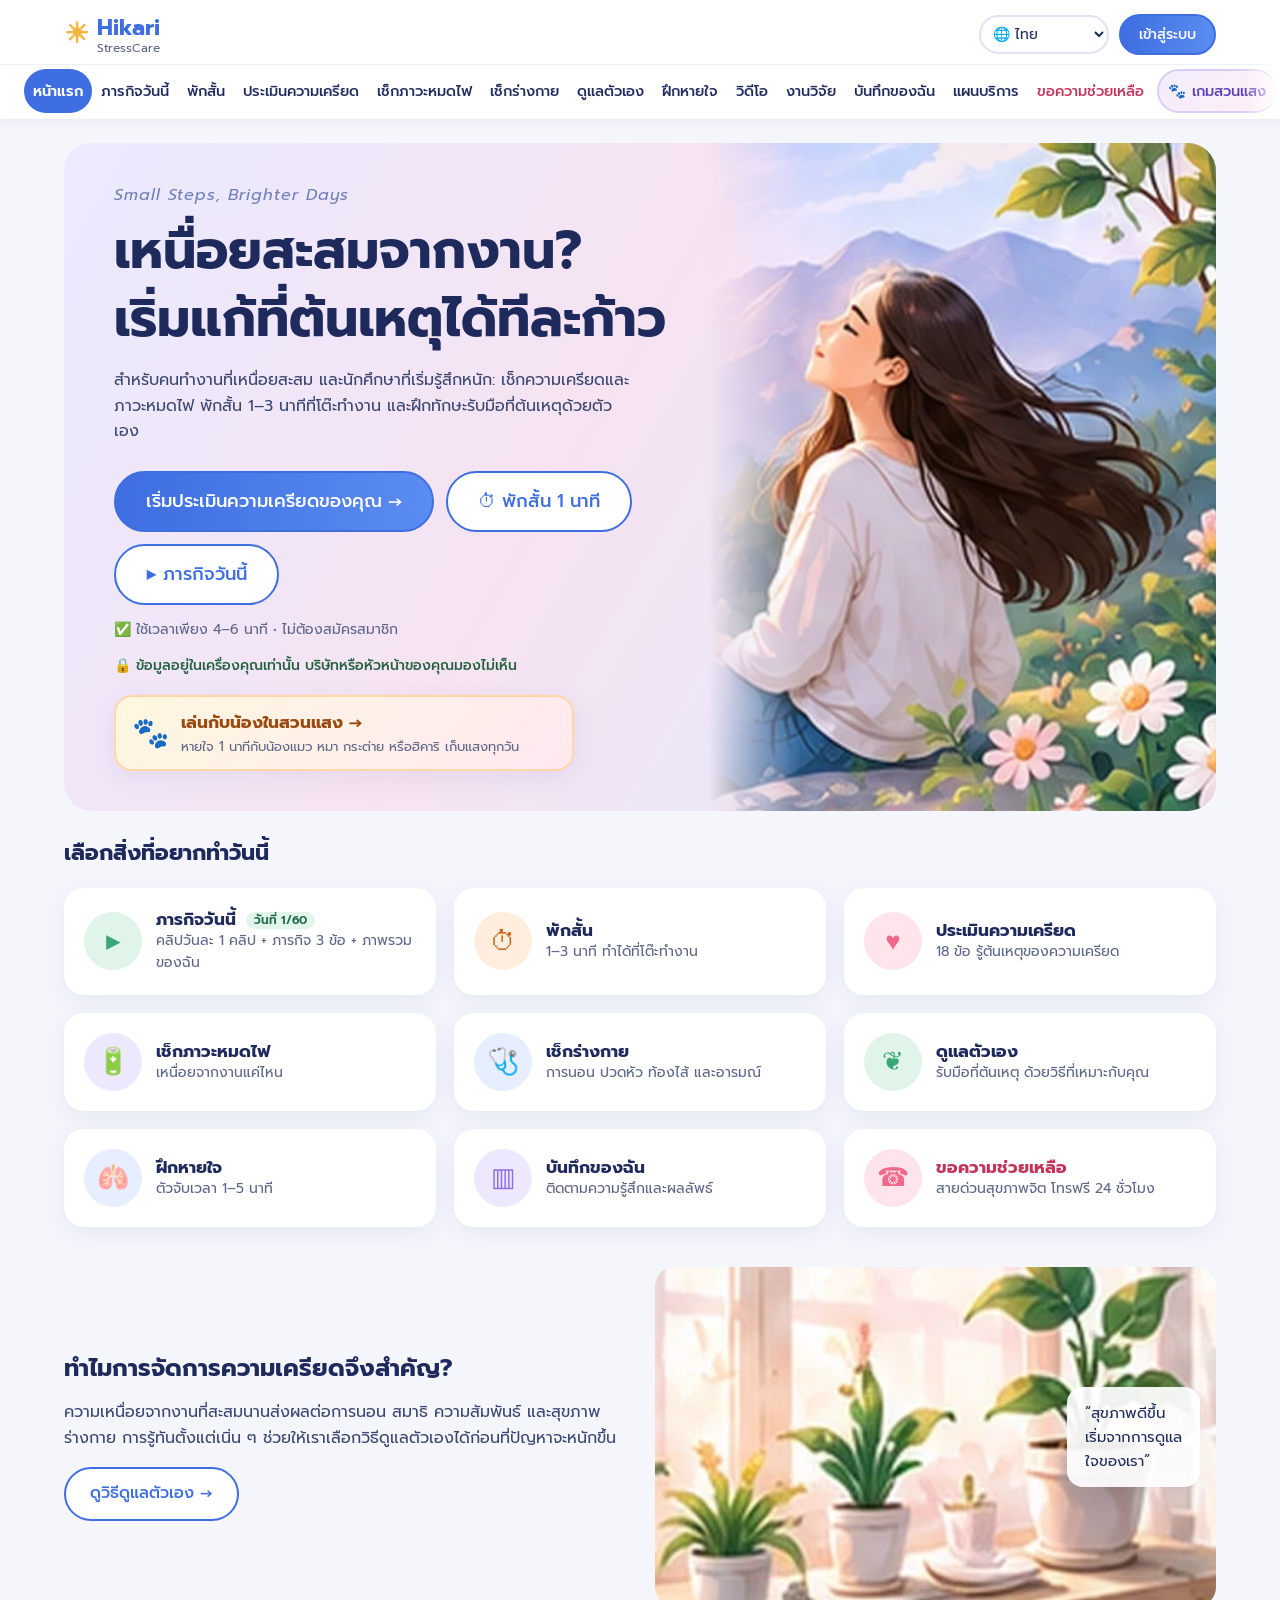
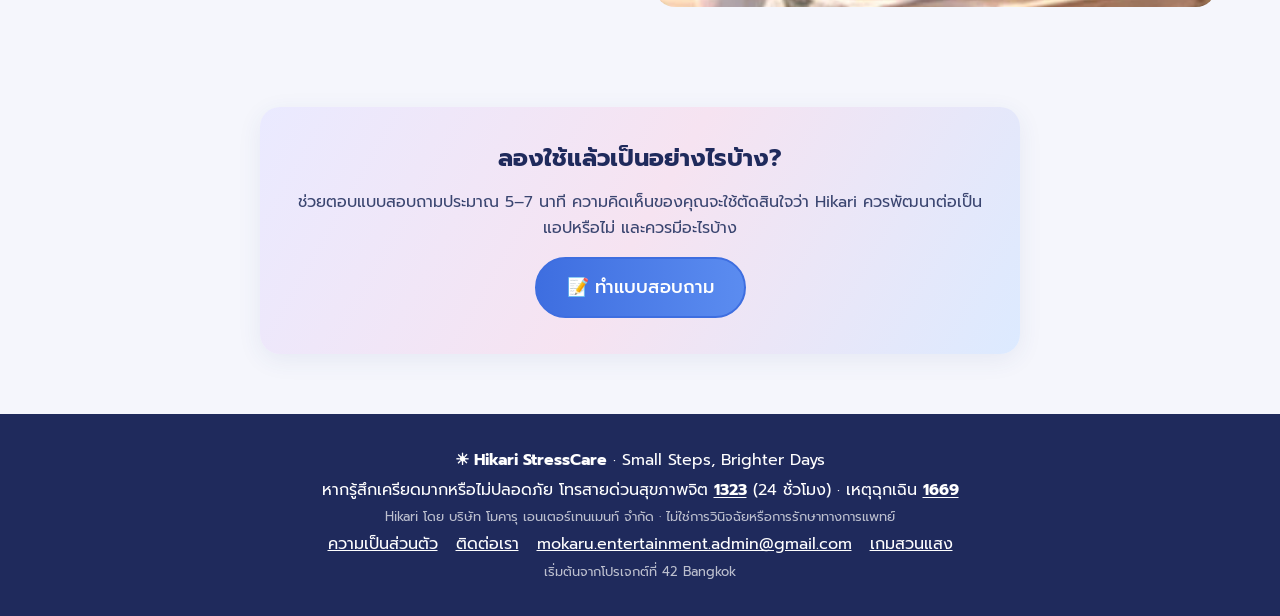
==== commit ce14354a: "v22: one page per menu, always-visible tab bar" ====
--- a/index.html
+++ b/index.html
@@ -35,20 +35,6 @@
             <span class="brand-sun">☀</span>
             <span>Hikari<small>StressCare</small></span>
         </a>
-        <button data-i18n-aria="header.1" id="menuButton" class="menu-button" aria-label="เปิดเมนู">☰</button>
-        <nav id="navLinks" class="nav-links">
-            <a data-i18n="header.2" href="#assessment">ประเมิน</a>
-            <a data-i18n="header.b" href="#burnout">เช็กภาวะหมดไฟ</a>
-            <a data-i18n="header.c" href="#check">เช็กร่างกาย</a>
-            <a data-i18n="header.3" href="#selfcare">ดูแลตัวเอง</a>
-            <a data-i18n="header.4" href="#breathe">ฝึกหายใจ</a>
-            <a data-i18n="header.v" href="#videos">วิดีโอ</a>
-            <a data-i18n="header.5" href="#research">งานวิจัย</a>
-            <a data-i18n="header.g" href="game.html" class="nav-game">เกมสวนแสง</a>
-            <a data-i18n="header.7" href="#mylog">บันทึกของฉัน</a>
-            <a data-i18n="header.8" href="#plans">แผนบริการ</a>
-            <a data-i18n="header.9" href="#help" class="nav-help">ขอความช่วยเหลือ</a>
-        </nav>
         <div class="top-actions">
             <select id="langSelect" class="lang-select" aria-label="เลือกภาษา">
                 <option value="th">🌐 ไทย</option>
@@ -64,6 +50,23 @@
             </select>
             <button id="accountButton" class="btn btn-primary btn-small" data-dynamic>เข้าสู่ระบบ</button>
         </div>
+        <!-- v19: แถบแท็บเมนู แสดงตลอด เลื่อนซ้าย–ขวาได้ กดแล้วแสดงเฉพาะหน้านั้น (script.js ส่วนที่ 4) -->
+        <nav id="navLinks" class="tabbar" data-i18n-aria="header.nav" aria-label="เมนูหลัก">
+            <a data-i18n="header.h" href="#home" data-tab="home">หน้าแรก</a>
+            <a data-i18n="header.t" href="#today" data-tab="today">ภารกิจวันนี้</a>
+            <a data-i18n="header.r" href="#reset" data-tab="reset">พักสั้น</a>
+            <a data-i18n="header.s" href="#assessment" data-tab="assessment">ประเมินความเครียด</a>
+            <a data-i18n="header.b" href="#burnout" data-tab="burnout">เช็กภาวะหมดไฟ</a>
+            <a data-i18n="header.c" href="#check" data-tab="check">เช็กร่างกาย</a>
+            <a data-i18n="header.3" href="#selfcare" data-tab="selfcare">ดูแลตัวเอง</a>
+            <a data-i18n="header.4" href="#breathe" data-tab="breathe">ฝึกหายใจ</a>
+            <a data-i18n="header.v" href="#videos" data-tab="videos">วิดีโอ</a>
+            <a data-i18n="header.5" href="#research" data-tab="research">งานวิจัย</a>
+            <a data-i18n="header.7" href="#mylog" data-tab="mylog">บันทึกของฉัน</a>
+            <a data-i18n="header.8" href="#plans" data-tab="plans">แผนบริการ</a>
+            <a data-i18n="header.9" href="#help" data-tab="help" class="nav-help">ขอความช่วยเหลือ</a>
+            <a data-i18n="header.g" href="game.html" class="nav-game">เกมสวนแสง</a>
+        </nav>
     </header>
 
     <!-- ===== หน้าต่างเข้าสู่ระบบ / สมัครสมาชิก ===== -->
@@ -129,7 +132,7 @@
     <main>
 
         <!-- ===== 01 Hero ===== -->
-        <section id="home" class="hero">
+        <section id="home" data-page="home" class="hero">
             <div class="hero-text">
                 <p class="script">Small Steps, Brighter Days</p>
                 <h1 data-i18n="home.1">เหนื่อยสะสมจากงาน?<br>เริ่มแก้ที่ต้นเหตุได้ทีละก้าว</h1>
@@ -153,8 +156,51 @@
             <img data-i18n-alt="home.5" src="images/hero-girl.webp" alt="หญิงสาวนั่งพักผ่อนริมทะเลสาบท่ามกลางดอกไม้" class="hero-image" width="525" height="535" fetchpriority="high">
         </section>
 
+        <!-- ===== v19: ทางลัดไปแต่ละหน้า (หน้าแรกเป็นศูนย์รวม) ===== -->
+        <section class="features hub" data-page="home" aria-labelledby="hubTitle">
+            <h2 id="hubTitle" class="hub-title" data-i18n="hub.t">เลือกสิ่งที่อยากทำวันนี้</h2>
+            <!-- แสดงเฉพาะเมื่อมีการ์ดแนะนำพบแพทย์ หรือชวนทำ 2Q อยู่ (script.js renderHomeAlert) ลิงก์ไปที่ภาพรวมในหน้าภารกิจวันนี้ -->
+            <div id="homeAlert" class="home-alert hidden" role="status"></div>
+            <a class="feature feature-today" href="#today">
+                <span class="icon-circle green" aria-hidden="true">▶</span>
+                <div><h3><span data-i18n="header.t">ภารกิจวันนี้</span> <small id="hubDay" class="hub-day" data-dynamic></small></h3><p data-i18n="hub.d">คลิปวันละ 1 คลิป + ภารกิจ 3 ข้อ + ภาพรวมของฉัน</p></div>
+            </a>
+            <a class="feature" href="#reset">
+                <span class="icon-circle orange" aria-hidden="true">⏱</span>
+                <div><h3 data-i18n="header.r">พักสั้น</h3><p data-i18n="hub.r">1–3 นาที ทำได้ที่โต๊ะทำงาน</p></div>
+            </a>
+            <a class="feature" href="#assessment">
+                <span class="icon-circle pink" aria-hidden="true">♥</span>
+                <div><h3 data-i18n="header.s">ประเมินความเครียด</h3><p data-i18n="hub.s">18 ข้อ รู้ต้นเหตุของความเครียด</p></div>
+            </a>
+            <a class="feature" href="#burnout">
+                <span class="icon-circle purple" aria-hidden="true">🔋</span>
+                <div><h3 data-i18n="header.b">เช็กภาวะหมดไฟ</h3><p data-i18n="hub.b">เหนื่อยจากงานแค่ไหน</p></div>
+            </a>
+            <a class="feature" href="#check">
+                <span class="icon-circle blue" aria-hidden="true">🩺</span>
+                <div><h3 data-i18n="header.c">เช็กร่างกาย</h3><p data-i18n="hub.c">การนอน ปวดหัว ท้องไส้ และอารมณ์</p></div>
+            </a>
+            <a class="feature" href="#selfcare">
+                <span class="icon-circle green" aria-hidden="true">❦</span>
+                <div><h3 data-i18n="header.3">ดูแลตัวเอง</h3><p data-i18n="hub.sc">รับมือที่ต้นเหตุ ด้วยวิธีที่เหมาะกับคุณ</p></div>
+            </a>
+            <a class="feature" href="#breathe">
+                <span class="icon-circle blue" aria-hidden="true">🫁</span>
+                <div><h3 data-i18n="header.4">ฝึกหายใจ</h3><p data-i18n="hub.br">ตัวจับเวลา 1–5 นาที</p></div>
+            </a>
+            <a class="feature" href="#mylog">
+                <span class="icon-circle purple" aria-hidden="true">▥</span>
+                <div><h3 data-i18n="header.7">บันทึกของฉัน</h3><p data-i18n="features.6">ติดตามความรู้สึกและผลลัพธ์</p></div>
+            </a>
+            <a class="feature feature-help" href="#help">
+                <span class="icon-circle pink" aria-hidden="true">☎</span>
+                <div><h3 data-i18n="header.9">ขอความช่วยเหลือ</h3><p data-i18n="hub.h">สายด่วนสุขภาพจิต โทรฟรี 24 ชั่วโมง</p></div>
+            </a>
+        </section>
+
         <!-- ===== พักสั้น 1–3 นาที: 6 การ์ด มีตัวจับเวลาในตัว (ข้อมูลใน content.js RESETS, การทำงานใน script.js ส่วนที่ 16) ===== -->
-        <section id="reset" class="section reset-section">
+        <section id="reset" data-page="reset" class="section reset-section">
             <div class="section-heading">
                 <h2 data-i18n="reset.1">พักสั้น 1–3 นาที ทำได้ที่โต๊ะทำงาน</h2>
                 <p data-i18n="reset.2">ระหว่างประชุมติดกัน งานด่วน หรือบนรถไฟฟ้า เลือก 1 การ์ด กดเริ่ม แล้วทำตามทีละขั้น ตัวจับเวลาจะบอกเมื่อครบ</p>
@@ -165,7 +211,7 @@
         </section>
 
         <!-- ===== ภารกิจ 60 วัน: คลิปวันละ 1 คลิป + ภารกิจ 3 ข้อ + กล่องรางวัล (ข้อมูลใน content.js, การทำงานใน script.js ส่วนที่ 13) ===== -->
-        <section id="today" class="section today-section">
+        <section id="today" data-page="today" class="section today-section">
             <div class="section-heading">
                 <h2 data-i18n="today.1">ภารกิจ 60 วัน ใจสบายขึ้นทีละวัน</h2>
                 <p data-i18n="today.2">ทุกวันมีคลิปใหม่ไม่ซ้ำตลอด 60 วัน สลับกันระหว่างคลื่นเสียงผ่อนคลายกับคลิปเยียวยาใจ ทำภารกิจ 3 ข้อให้ครบเพื่อรับแสง และครบ 7 วันเลือกของรางวัลได้ 1 ชิ้น 🎁</p>
@@ -283,40 +329,9 @@
             <p class="disclaimer today-guest" data-i18n="today.8">คลื่นเสียงและความถี่ เช่น 432/528Hz หรือ binaural beats ใช้เพื่อผ่อนคลาย งานวิจัยยังจำกัด ไม่ใช่การรักษา · binaural beats ควรฟังผ่านหูฟังด้วยเสียงเบา</p>
         </section>
 
-        <!-- ===== 04–07 จุดเด่น 4 ข้อ ===== -->
-        <section class="features">
-            <a class="feature" href="#assessment">
-                <span class="icon-circle pink">♥</span>
-                <div>
-                    <h3 data-i18n="features.1">เข้าใจตัวเอง</h3>
-                    <p data-i18n="features.2">รู้ต้นเหตุของความเครียด</p>
-                </div>
-            </a>
-            <a class="feature" href="#selfcare">
-                <span class="icon-circle green">❦</span>
-                <div>
-                    <h3 data-i18n="features.3">รับมือได้จริง</h3>
-                    <p data-i18n="features.4">กิจกรรมที่เหมาะกับตัวคุณ</p>
-                </div>
-            </a>
-            <a class="feature" href="#mylog">
-                <span class="icon-circle purple">▥</span>
-                <div>
-                    <h3 data-i18n="features.5">เห็นความเปลี่ยนแปลง</h3>
-                    <p data-i18n="features.6">ติดตามความรู้สึกและผลลัพธ์</p>
-                </div>
-            </a>
-            <a class="feature" href="#research">
-                <span class="icon-circle blue">📖</span>
-                <div>
-                    <h3 data-i18n="features.7">ข้อมูลน่าเชื่อถือ</h3>
-                    <p data-i18n="features.8">อ้างอิงงานวิจัยและผู้เชี่ยวชาญ</p>
-                </div>
-            </a>
-        </section>
 
         <!-- ===== 03 ทำไมต้องดูแลใจ ===== -->
-        <section class="why">
+        <section class="why" data-page="home">
             <div class="why-text">
                 <h2 data-i18n="why.1">ทำไมการจัดการความเครียดจึงสำคัญ?</h2>
                 <p data-i18n="why.2">ความเครียดที่สะสมนานส่งผลต่อการนอน สมาธิ ความสัมพันธ์ และสุขภาพร่างกาย การรู้ทันความเครียดตั้งแต่เนิ่น ๆ ช่วยให้เราเลือกวิธีดูแลตัวเองได้ก่อนที่ปัญหาจะหนักขึ้น</p>
@@ -329,7 +344,7 @@
         </section>
 
         <!-- ===== 02 แบบประเมิน + 09–11 ผลประเมิน ===== -->
-        <section id="assessment" class="section">
+        <section id="assessment" data-page="assessment" class="section">
             <div class="section-heading">
                 <h2 data-i18n="assessment.1">แบบประเมินความเครียด</h2>
                 <p data-i18n="assessment.2">ตอบตามความรู้สึกในช่วง 2 สัปดาห์ที่ผ่านมา ทั้งหมด 18 ข้อ</p>
@@ -406,7 +421,7 @@
         </section>
 
         <!-- ===== เช็กภาวะหมดไฟ: Copenhagen Burnout Inventory 13 ข้อ (script.js ส่วนที่ 17) ===== -->
-        <section id="burnout" class="section tinted">
+        <section id="burnout" data-page="burnout" class="section tinted">
             <div class="section-heading">
                 <h2 data-i18n="burnout.1">เช็กภาวะหมดไฟ (Burnout)</h2>
                 <p data-i18n="burnout.2">13 ข้อ ใช้เวลา 2–3 นาที จากแบบวัด Copenhagen Burnout Inventory (CBI): ภาวะหมดไฟส่วนบุคคล 6 ข้อ และภาวะหมดไฟจากงาน 7 ข้อ</p>
@@ -468,7 +483,7 @@
         </section>
 
         <!-- ===== v18 เช็กร่างกายและพฤติกรรม 1 นาที: สัปดาห์ละครั้ง (content.js CHECK_AREAS, script.js ส่วนที่ 19) ===== -->
-        <section id="check" class="section">
+        <section id="check" data-page="check" class="section">
             <div class="section-heading">
                 <h2 data-i18n="check.1">เช็กร่างกายและพฤติกรรม 1 นาที</h2>
                 <p data-i18n="check.2">ความเครียดสะสมมักบอกเราผ่านร่างกายและพฤติกรรม ตอบสั้น ๆ เรื่อง 7 วันที่ผ่านมา แล้วดูว่าด้านไหนอาจเกี่ยวกับความเครียด พร้อมวิธีดูแลที่ตรงกัน ทำสัปดาห์ละครั้งเพื่อเทียบกับครั้งก่อน</p>
@@ -544,7 +559,7 @@
         </section>
 
         <!-- ===== v18 คัดกรองภาวะซึมเศร้า 2Q → 9Q (กรมสุขภาพจิต) (content.js DEP_*, script.js ส่วนที่ 20) ===== -->
-        <section id="mood-screen" class="section tinted">
+        <section id="mood-screen" data-page="check" class="section tinted">
             <div class="section-heading">
                 <h2 data-i18n="dep.1">คัดกรองภาวะซึมเศร้า</h2>
                 <p data-i18n="dep.2">แบบคัดกรอง 2 คำถาม (2Q) และแบบประเมิน 9 คำถาม (9Q) ของกรมสุขภาพจิต ถ้าตอบ “มี” ข้อใดข้อหนึ่งใน 2Q จะทำ 9Q ต่อ ใช้เวลา 1–3 นาที</p>
@@ -607,30 +622,8 @@
             </div>
         </section>
 
-        <!-- ===== รับมือที่ต้นเหตุ: เลือกเรื่องที่เครียดที่สุด (สูงสุด 3) แล้วฝึกทักษะสั้น ๆ (script.js ส่วนที่ 18) ===== -->
-        <section id="rootcause" class="section">
-            <div class="section-heading">
-                <h2 data-i18n="root.1">รับมือที่ต้นเหตุ</h2>
-                <p data-i18n="root.2">ความเครียดลดลงได้จริงเมื่อแก้ที่ต้นเหตุ เลือกเรื่องที่ทำให้คุณเครียดที่สุด แล้วฝึกทักษะสั้น ๆ ด้วยตัวเอง นักจิตวิทยาคือก้าวสุดท้ายเมื่อคุณต้องการ</p>
-            </div>
-            <div class="card cause-card">
-                <p id="causeHead" class="small-heading" data-i18n="root.3">เรื่องไหนทำให้คุณเครียดที่สุด? (เลือกได้สูงสุด 3 เรื่อง)</p>
-                <div id="causeChips" class="chip-row cause-chips" role="group" aria-labelledby="causeHead"></div>
-                <p id="causeMsg" class="cause-msg" role="status" data-dynamic></p>
-            </div>
-            <p id="causeEmpty" data-i18n="root.5" class="cause-empty">เลือกอย่างน้อย 1 เรื่องด้านบน เพื่อดูทักษะที่ช่วยได้</p>
-            <div id="causeSkills" class="cause-skills"></div>
-            <!-- v18 ชวนคนที่ไว้ใจคุย: แก้ข้อความได้ ส่งทาง LINE (ไม่เก็บข้อความไว้ที่ไหน) -->
-            <div id="talk" class="card talk-card" tabindex="-1" aria-labelledby="talkTitle">
-                <h3 id="talkTitle" data-i18n="talk.1">💬 ชวนคนที่ไว้ใจคุย</h3>
-                <p data-i18n="talk.2">ไม่ต้องรอให้หนักก่อนถึงจะคุยได้ เลือกข้อความ แก้ให้เป็นคำของคุณ แล้วกดส่งทาง LINE · ข้อความไม่ถูกเก็บไว้ที่ไหน</p>
-                <div id="talkList" class="talk-list"></div>
-            </div>
-            <p data-i18n="root.4" class="disclaimer cause-note">ทักษะเหล่านี้เป็นความรู้ทั่วไป ไม่ใช่คำแนะนำทางการแพทย์หรือการเงินเฉพาะบุคคล ถ้าลองแล้ว 2–4 สัปดาห์ยังไม่ดีขึ้น หรือกระทบงานและชีวิตมาก ควรปรึกษาผู้เชี่ยวชาญ</p>
-        </section>
-
         <!-- ===== 08–11 การ์ดดูแลตัวเอง ===== -->
-        <section id="selfcare" class="section tinted">
+        <section id="selfcare" data-page="selfcare" class="section tinted">
             <div class="section-heading">
                 <h2 data-i18n="selfcare.1">วิธีดูแลตัวเองที่เริ่มได้วันนี้</h2>
                 <p data-i18n="selfcare.2">กดปุ่มลูกศรเพื่อดูขั้นตอน กิจกรรมเหล่านี้ใช้เวลาไม่เกิน 10 นาที</p>
@@ -695,8 +688,30 @@
             </div>
         </section>
 
+        <!-- ===== รับมือที่ต้นเหตุ: เลือกเรื่องที่เครียดที่สุด (สูงสุด 3) แล้วฝึกทักษะสั้น ๆ (script.js ส่วนที่ 18) ===== -->
+        <section id="rootcause" data-page="selfcare" class="section">
+            <div class="section-heading">
+                <h2 data-i18n="root.1">รับมือที่ต้นเหตุ</h2>
+                <p data-i18n="root.2">ความเครียดลดลงได้จริงเมื่อแก้ที่ต้นเหตุ เลือกเรื่องที่ทำให้คุณเครียดที่สุด แล้วฝึกทักษะสั้น ๆ ด้วยตัวเอง นักจิตวิทยาคือก้าวสุดท้ายเมื่อคุณต้องการ</p>
+            </div>
+            <div class="card cause-card">
+                <p id="causeHead" class="small-heading" data-i18n="root.3">เรื่องไหนทำให้คุณเครียดที่สุด? (เลือกได้สูงสุด 3 เรื่อง)</p>
+                <div id="causeChips" class="chip-row cause-chips" role="group" aria-labelledby="causeHead"></div>
+                <p id="causeMsg" class="cause-msg" role="status" data-dynamic></p>
+            </div>
+            <p id="causeEmpty" data-i18n="root.5" class="cause-empty">เลือกอย่างน้อย 1 เรื่องด้านบน เพื่อดูทักษะที่ช่วยได้</p>
+            <div id="causeSkills" class="cause-skills"></div>
+            <!-- v18 ชวนคนที่ไว้ใจคุย: แก้ข้อความได้ ส่งทาง LINE (ไม่เก็บข้อความไว้ที่ไหน) -->
+            <div id="talk" class="card talk-card" tabindex="-1" aria-labelledby="talkTitle">
+                <h3 id="talkTitle" data-i18n="talk.1">💬 ชวนคนที่ไว้ใจคุย</h3>
+                <p data-i18n="talk.2">ไม่ต้องรอให้หนักก่อนถึงจะคุยได้ เลือกข้อความ แก้ให้เป็นคำของคุณ แล้วกดส่งทาง LINE · ข้อความไม่ถูกเก็บไว้ที่ไหน</p>
+                <div id="talkList" class="talk-list"></div>
+            </div>
+            <p data-i18n="root.4" class="disclaimer cause-note">ทักษะเหล่านี้เป็นความรู้ทั่วไป ไม่ใช่คำแนะนำทางการแพทย์หรือการเงินเฉพาะบุคคล ถ้าลองแล้ว 2–4 สัปดาห์ยังไม่ดีขึ้น หรือกระทบงานและชีวิตมาก ควรปรึกษาผู้เชี่ยวชาญ</p>
+        </section>
+
         <!-- ===== ตัวจับเวลาฝึกหายใจ ===== -->
-        <section id="breathe" class="section">
+        <section id="breathe" data-page="breathe" class="section">
             <div class="section-heading">
                 <h2 data-i18n="breathe.1">ฝึกหายใจไปพร้อมกัน</h2>
                 <p data-i18n="breathe.2">เลือกรูปแบบและเวลา แล้วหายใจตามวงกลม: วงกลมขยาย = หายใจเข้า วงกลมหด = หายใจออก</p>
@@ -729,7 +744,7 @@
         </section>
 
         <!-- ===== วิดีโอคลายเครียด (ฝังจาก YouTube) ===== -->
-        <section id="videos" class="section">
+        <section id="videos" data-page="videos" class="section">
             <div class="section-heading">
                 <h2 data-i18n="videos.1">วิดีโอคลายเครียด</h2>
                 <p data-i18n="videos.2">คลังคลิปของภารกิจ 60 วัน: คลื่นเสียง เสียงธรรมชาติ ดนตรีไทยและสากล ฝึกหายใจ สมาธิ และข้อคิดทั้งภาษาไทยและอังกฤษ คลิปใหม่ปลดล็อกวันละ 1 คลิป</p>
@@ -749,7 +764,7 @@
         </section>
 
         <!-- ===== 12–14 งานวิจัย ===== -->
-        <section id="research" class="section tinted">
+        <section id="research" data-page="research" class="section tinted">
             <div class="section-heading">
                 <h2 data-i18n="research.1">ข้อมูลอ้างอิงจากงานวิจัย</h2>
                 <p data-i18n="research.2">คำแนะนำในเว็บไซต์อ้างอิงจากงานวิจัยและแบบวัดเหล่านี้ กดที่การ์ดเพื่ออ่านต้นฉบับ</p>
@@ -857,68 +872,8 @@
             </div>
         </section>
 
-        <!-- ===== 15–20 ตัวอย่างแอปพลิเคชัน ===== -->
-        <section id="app" class="section">
-            <div class="section-heading">
-                <h2>Hikari Mobile Application</h2>
-                <p data-i18n="app.1">ต่อยอดจากเว็บไซต์ เป็นแอปที่ช่วยบันทึก วิเคราะห์ และติดตามความเครียดทุกวัน (ต้นแบบ)</p>
-            </div>
-            <div class="phones">
-
-                <!-- จอที่ 1: หน้าแรก + เลือกอารมณ์ (ใช้งานได้จริง) -->
-                <div class="phone">
-                    <p data-i18n="app.2" class="phone-hello">สวัสดี ☀<br><strong>วันนี้คุณเป็นอย่างไร?</strong></p>
-                    <div class="mood-row">
-                        <button class="mood-button" data-mood="great">😄<small data-i18n="app.3">ดีมาก</small></button>
-                        <button class="mood-button" data-mood="good">🙂<small data-i18n="app.4">ดี</small></button>
-                        <button class="mood-button" data-mood="ok">😐<small data-i18n="app.5">ปกติ</small></button>
-                        <button class="mood-button" data-mood="stressed">😟<small data-i18n="app.6">เครียด</small></button>
-                        <button class="mood-button" data-mood="very">😣<small data-i18n="app.7">มาก</small></button>
-                    </div>
-                    <p id="moodMessage" data-dynamic class="mood-message">แตะอารมณ์เพื่อลองใช้งาน</p>
-                    <ul class="phone-menu">
-                        <li data-i18n="app.8">📋 แบบประเมินความเครียด</li>
-                        <li data-i18n="app.9">🌿 กิจกรรมแนะนำวันนี้</li>
-                        <li data-i18n="app.10">📝 บันทึกความรู้สึก</li>
-                        <li data-i18n="app.11">📚 บทความน่ารู้</li>
-                    </ul>
-                </div>
-
-                <!-- จอที่ 2: กิจกรรมแนะนำ -->
-                <div class="phone">
-                    <p data-i18n="app.12" class="phone-title">กิจกรรมแนะนำ</p>
-                    <div class="phone-activity"><img src="images/care-breathe.webp" alt="" width="268" height="151" loading="lazy" decoding="async"><span data-i18n="app.13">ฝึกหายใจ<br><small>5 นาที</small></span></div>
-                    <div class="phone-activity"><img src="images/care-grounding.webp" alt="" width="271" height="150" loading="lazy" decoding="async"><span data-i18n="app.14">Grounding<br><small>3 นาที</small></span></div>
-                    <div class="phone-activity"><img src="images/care-plan.webp" alt="" width="262" height="152" loading="lazy" decoding="async"><span data-i18n="app.15">จัดลำดับงาน<br><small>7 นาที</small></span></div>
-                    <div class="phone-activity"><img src="images/care-sleep.webp" alt="" width="266" height="168" loading="lazy" decoding="async"><span data-i18n="app.16">เตรียมนอน<br><small>10 นาที</small></span></div>
-                </div>
-
-                <!-- จอที่ 3: กราฟติดตามความรู้สึก -->
-                <div class="phone">
-                    <p data-i18n="app.17" class="phone-title">ติดตามความรู้สึก</p>
-                    <svg class="phone-chart" viewBox="0 0 220 120" aria-label="กราฟตัวอย่างความเครียด 7 วัน">
-                        <polyline points="10,90 42,80 74,70 106,45 138,30 170,55 202,40" fill="none" stroke="#f29b5c" stroke-width="3"/>
-                        <circle cx="10" cy="90" r="4" fill="#f29b5c"/>
-                        <circle cx="42" cy="80" r="4" fill="#f29b5c"/>
-                        <circle cx="74" cy="70" r="4" fill="#f29b5c"/>
-                        <circle cx="106" cy="45" r="4" fill="#f29b5c"/>
-                        <circle cx="138" cy="30" r="4" fill="#f29b5c"/>
-                        <circle cx="170" cy="55" r="4" fill="#f29b5c"/>
-                        <circle cx="202" cy="40" r="4" fill="#f29b5c"/>
-                    </svg>
-                    <p data-i18n="app.18" class="phone-small">ข้อมูลตัวอย่าง 7 วัน</p>
-                    <p class="phone-small"><strong data-i18n="app.19">สิ่งที่แอปจะช่วยได้</strong></p>
-                    <ul class="phone-menu">
-                        <li data-i18n="app.20">📈 เห็นแนวโน้มรายสัปดาห์</li>
-                        <li data-i18n="app.21">🔎 รู้ช่วงเวลาที่เครียดบ่อย</li>
-                        <li data-i18n="app.22">🎯 แนะนำกิจกรรมเฉพาะคน</li>
-                    </ul>
-                </div>
-            </div>
-        </section>
-
         <!-- ===== บันทึกของฉัน (ต้องเข้าสู่ระบบ) ===== -->
-        <section id="mylog" class="section tinted">
+        <section id="mylog" data-page="mylog" class="section tinted">
             <div class="section-heading">
                 <h2 data-i18n="mylog.1">บันทึกของฉัน</h2>
                 <p data-i18n="mylog.2">เข้าสู่ระบบเพื่อดูความเปลี่ยนแปลงของคะแนนความเครียดและอารมณ์ พร้อมประวัติทุกกิจกรรมของคุณ</p>
@@ -993,7 +948,7 @@
         </section>
 
         <!-- ===== แผนบริการ Free / Premium (ต้นแบบ) ===== -->
-        <section id="plans" class="section">
+        <section id="plans" data-page="plans" class="section">
             <div class="section-heading">
                 <h2 data-i18n="plans.1">แผนบริการในอนาคต</h2>
                 <p data-i18n="plans.2">ใช้ฟรีได้ทุกวัน แผน Premium และ Care+ ด้านล่างเป็นตัวอย่างแผนในอนาคต ยังไม่เปิดให้บริการ</p>
@@ -1046,8 +1001,68 @@
             <p class="disclaimer plan-note" data-i18n="plans.note">ตัวอย่างเท่านั้น: แผนเหล่านี้ยังไม่เปิดให้บริการ กด “สนใจแผนนี้” เพื่อบอกเราว่าคุณสนใจ และดูตัวอย่างสิทธิ์ของแผนในหน้าเว็บ ไม่มีการเก็บเงินหรือชำระเงินใด ๆ</p>
         </section>
 
+        <!-- ===== 15–20 ตัวอย่างแอปพลิเคชัน ===== -->
+        <section id="app" data-page="plans" class="section">
+            <div class="section-heading">
+                <h2>Hikari Mobile Application</h2>
+                <p data-i18n="app.1">ต่อยอดจากเว็บไซต์ เป็นแอปที่ช่วยบันทึก วิเคราะห์ และติดตามความเครียดทุกวัน (ต้นแบบ)</p>
+            </div>
+            <div class="phones">
+
+                <!-- จอที่ 1: หน้าแรก + เลือกอารมณ์ (ใช้งานได้จริง) -->
+                <div class="phone">
+                    <p data-i18n="app.2" class="phone-hello">สวัสดี ☀<br><strong>วันนี้คุณเป็นอย่างไร?</strong></p>
+                    <div class="mood-row">
+                        <button class="mood-button" data-mood="great">😄<small data-i18n="app.3">ดีมาก</small></button>
+                        <button class="mood-button" data-mood="good">🙂<small data-i18n="app.4">ดี</small></button>
+                        <button class="mood-button" data-mood="ok">😐<small data-i18n="app.5">ปกติ</small></button>
+                        <button class="mood-button" data-mood="stressed">😟<small data-i18n="app.6">เครียด</small></button>
+                        <button class="mood-button" data-mood="very">😣<small data-i18n="app.7">มาก</small></button>
+                    </div>
+                    <p id="moodMessage" data-dynamic class="mood-message">แตะอารมณ์เพื่อลองใช้งาน</p>
+                    <ul class="phone-menu">
+                        <li data-i18n="app.8">📋 แบบประเมินความเครียด</li>
+                        <li data-i18n="app.9">🌿 กิจกรรมแนะนำวันนี้</li>
+                        <li data-i18n="app.10">📝 บันทึกความรู้สึก</li>
+                        <li data-i18n="app.11">📚 บทความน่ารู้</li>
+                    </ul>
+                </div>
+
+                <!-- จอที่ 2: กิจกรรมแนะนำ -->
+                <div class="phone">
+                    <p data-i18n="app.12" class="phone-title">กิจกรรมแนะนำ</p>
+                    <div class="phone-activity"><img src="images/care-breathe.webp" alt="" width="268" height="151" loading="lazy" decoding="async"><span data-i18n="app.13">ฝึกหายใจ<br><small>5 นาที</small></span></div>
+                    <div class="phone-activity"><img src="images/care-grounding.webp" alt="" width="271" height="150" loading="lazy" decoding="async"><span data-i18n="app.14">Grounding<br><small>3 นาที</small></span></div>
+                    <div class="phone-activity"><img src="images/care-plan.webp" alt="" width="262" height="152" loading="lazy" decoding="async"><span data-i18n="app.15">จัดลำดับงาน<br><small>7 นาที</small></span></div>
+                    <div class="phone-activity"><img src="images/care-sleep.webp" alt="" width="266" height="168" loading="lazy" decoding="async"><span data-i18n="app.16">เตรียมนอน<br><small>10 นาที</small></span></div>
+                </div>
+
+                <!-- จอที่ 3: กราฟติดตามความรู้สึก -->
+                <div class="phone">
+                    <p data-i18n="app.17" class="phone-title">ติดตามความรู้สึก</p>
+                    <svg class="phone-chart" viewBox="0 0 220 120" aria-label="กราฟตัวอย่างความเครียด 7 วัน">
+                        <polyline points="10,90 42,80 74,70 106,45 138,30 170,55 202,40" fill="none" stroke="#f29b5c" stroke-width="3"/>
+                        <circle cx="10" cy="90" r="4" fill="#f29b5c"/>
+                        <circle cx="42" cy="80" r="4" fill="#f29b5c"/>
+                        <circle cx="74" cy="70" r="4" fill="#f29b5c"/>
+                        <circle cx="106" cy="45" r="4" fill="#f29b5c"/>
+                        <circle cx="138" cy="30" r="4" fill="#f29b5c"/>
+                        <circle cx="170" cy="55" r="4" fill="#f29b5c"/>
+                        <circle cx="202" cy="40" r="4" fill="#f29b5c"/>
+                    </svg>
+                    <p data-i18n="app.18" class="phone-small">ข้อมูลตัวอย่าง 7 วัน</p>
+                    <p class="phone-small"><strong data-i18n="app.19">สิ่งที่แอปจะช่วยได้</strong></p>
+                    <ul class="phone-menu">
+                        <li data-i18n="app.20">📈 เห็นแนวโน้มรายสัปดาห์</li>
+                        <li data-i18n="app.21">🔎 รู้ช่วงเวลาที่เครียดบ่อย</li>
+                        <li data-i18n="app.22">🎯 แนะนำกิจกรรมเฉพาะคน</li>
+                    </ul>
+                </div>
+            </div>
+        </section>
+
         <!-- ===== แบบสอบถามหลังทดลองใช้ (ซ่อนไว้ถ้ายังไม่ได้ใส่ลิงก์ใน script.js) ===== -->
-        <section id="feedback" class="section feedback hidden">
+        <section id="feedback" data-page="home" class="section feedback hidden">
             <div class="card feedback-card">
                 <h2 data-i18n="feedback.1">ลองใช้แล้วเป็นอย่างไรบ้าง?</h2>
                 <p data-i18n="feedback.2">ช่วยตอบแบบสอบถามประมาณ 5–7 นาที ความคิดเห็นของคุณจะใช้ตัดสินใจว่า Hikari ควรพัฒนาต่อเป็นแอปหรือไม่ และควรมีอะไรบ้าง</p>
@@ -1056,7 +1071,7 @@
         </section>
 
         <!-- ===== ขอความช่วยเหลือ ===== -->
-        <section id="help" class="section tinted">
+        <section id="help" data-page="help" class="section tinted">
             <div class="section-heading">
                 <h2 data-i18n="help.1">ต้องการความช่วยเหลือตอนนี้?</h2>
                 <p data-i18n="help.2">ถ้าคุณรู้สึกไม่ไหว หรือไม่ปลอดภัย ไม่ต้องรอ ติดต่อได้ทันที ฟรี</p>
@@ -1111,7 +1126,7 @@
         </section>
 
         <!-- ===== ความเป็นส่วนตัว: ข้อมูลอะไรเก็บที่ไหน + ลบข้อมูลทั้งหมด (script.js ส่วนที่ 15) ===== -->
-        <section id="privacy" class="section">
+        <section id="privacy" data-page="help" class="section">
             <div class="section-heading">
                 <h2 data-i18n="privacy.1">ความเป็นส่วนตัวและข้อมูลของคุณ</h2>
                 <p data-i18n="privacy.2">สรุปสั้น ๆ ว่าเว็บนี้เก็บอะไร เก็บที่ไหน และติดต่อใครบ้าง</p>
--- a/style.css
+++ b/style.css
@@ -126,29 +126,6 @@
     font-size: 28px;
 }
 
-.nav-links {
-    display: flex;
-    gap: 24px;
-}
-
-.nav-links a {
-    color: var(--text);
-    text-decoration: none;
-}
-
-.nav-links a:hover {
-    color: var(--primary);
-}
-
-.menu-button {
-    display: none;
-    border: none;
-    background: none;
-    color: var(--text);
-    font-size: 26px;
-    cursor: pointer;
-}
-
 /* ===== Hero ===== */
 .hero {
     display: flex;
@@ -760,31 +737,6 @@
 
 /* ===== Responsive: มือถือ ===== */
 @media (max-width: 700px) {
-    .menu-button {
-        display: block;
-    }
-
-    .nav-links {
-        display: none;
-        position: absolute;
-        top: 100%;
-        left: 0;
-        right: 0;
-        flex-direction: column;
-        gap: 0;
-        background-color: white;
-        box-shadow: 0 8px 16px rgba(52, 72, 140, 0.12);
-    }
-
-    .nav-links.open {
-        display: flex;
-    }
-
-    .nav-links a {
-        padding: 14px 5%;
-        border-top: 1px solid #eef0f8;
-    }
-
     .hero {
         flex-direction: column;
         margin: 16px 16px 0;
@@ -848,19 +800,6 @@
         grid-template-columns: 90px 1fr 44px;
         font-size: 14px;
     }
-}
-
-/* ===== เพิ่มเติม: เมนูปุ่มขอความช่วยเหลือ ===== */
-.nav-links {
-    gap: 18px;
-    font-size: 15px;
-}
-
-.nav-links .nav-help {
-    padding: 4px 12px;
-    color: var(--pink);
-    border: 2px solid var(--pink);
-    border-radius: 999px;
 }
 
 /* ===== การ์ดดูแลตัวเองแบบไอคอน ===== */
@@ -1508,41 +1447,6 @@
 }
 
 /* ===== Responsive สำหรับส่วนใหม่ ===== */
-/* v17: เมนูมี 10 ลิงก์ (เพิ่ม "เช็กภาวะหมดไฟ") จึงเปลี่ยนเป็นปุ่ม ☰ ตั้งแต่ 1360px ลงมา (เดิม 1150px) ไม่ให้ลิงก์ตัดเป็น 2 บรรทัด */
-@media (max-width: 1360px) {
-    .menu-button {
-        display: block;
-        order: 3;             /* ย้ายปุ่ม ☰ ไปไว้ขวาสุด */
-    }
-
-    .nav-links {
-        display: none;
-        position: absolute;
-        top: 100%;
-        left: 0;
-        right: 0;
-        flex-direction: column;
-        gap: 0;
-        background-color: white;
-        box-shadow: 0 8px 16px rgba(52, 72, 140, 0.12);
-    }
-
-    .nav-links.open {
-        display: flex;
-    }
-
-    .nav-links a {
-        padding: 14px 5%;
-        border-top: 1px solid #eef0f8;
-    }
-
-    .nav-links .nav-help {
-        border: none;
-        border-top: 1px solid #eef0f8;
-        border-radius: 0;
-    }
-}
-
 @media (max-width: 960px) {
     .research-grid,
     .plan-grid,
@@ -2222,13 +2126,6 @@
 .plan-card h3 small { font-size: 14px; font-weight: 500; color: var(--muted); }
 .plan-desc { margin: 4px 0 12px; font-size: 15px; color: #3a4570; }
 
-/* จอกว้างกว่า 1360px: เมนูชิดขึ้นเล็กน้อยให้พอดี 1 บรรทัด */
-@media (min-width: 1361px) and (max-width: 1640px) {
-    /* v18: 11 ลิงก์ (เพิ่ม "เช็กร่างกาย") ชิดขึ้นอีกนิดให้พอดี 1 บรรทัดทุกภาษา */
-    .nav-links { gap: 11px; font-size: 13.5px; }
-    .nav-links a { white-space: nowrap; }
-    .topbar { gap: 12px; }
-}
 
 @media (max-width: 700px) {
     .burnout-card { padding: 20px 16px; }
@@ -2350,3 +2247,127 @@
     .reset-orb { transition: none !important; }
 }
 #footerEmail, #privacyEmail { overflow-wrap: anywhere; }
+
+/* ===== v19: โหมดหน้า (แสดงทีละหน้า) + แถบแท็บเมนูที่เห็นตลอด ===== */
+/* แต่ละ section มี data-page บอกว่าอยู่หน้าไหน script.js ส่วนที่ 4 ใส่ class page-off ให้หน้าที่ไม่ได้เปิด */
+[data-page].page-off { display: none !important; }
+main { min-height: calc(100vh - 220px); }
+html { scroll-padding-top: 124px; }
+.section { scroll-margin-top: 0; }
+[tabindex="-1"]:focus { outline: none; }
+
+/* แถวบน: โลโก้ + ภาษา + เข้าสู่ระบบ / แถวล่าง: แท็บเมนู (เลื่อนซ้าย–ขวาได้) */
+.topbar {
+    --gut: 5vw;
+    flex-wrap: wrap;
+    row-gap: 6px;
+    padding: 10px var(--gut) 0;
+    background-color: rgba(255, 255, 255, 0.96);
+    backdrop-filter: saturate(1.4) blur(6px);
+}
+.tabbar {
+    order: 10;
+    flex: 0 0 auto;
+    width: calc(100% + 2 * var(--gut));
+    margin: 0 calc(-1 * var(--gut));
+    padding: 4px var(--gut) 6px;
+    display: flex;
+    flex-wrap: nowrap;
+    gap: 4px;
+    overflow-x: auto;
+    overflow-y: hidden;
+    overscroll-behavior-x: contain;
+    scroll-snap-type: x proximity;
+    scroll-padding-inline: var(--gut);
+    scrollbar-width: thin;
+    scrollbar-color: #cfd6ee transparent;
+    border-top: 1px solid #eef0f8;
+    -webkit-overflow-scrolling: touch;
+}
+.tabbar::-webkit-scrollbar { height: 4px; }
+.tabbar::-webkit-scrollbar-thumb { background: #cfd6ee; border-radius: 4px; }
+.tabbar a {
+    flex: 0 0 auto;
+    display: inline-flex;
+    align-items: center;
+    min-height: 44px;
+    padding: 0 14px;
+    white-space: nowrap;
+    color: var(--text);
+    font-size: 15px;
+    font-weight: 500;
+    text-decoration: none;
+    border-radius: 999px;
+    scroll-snap-align: start;
+    transition: background-color 0.15s, color 0.15s;
+}
+.tabbar a:hover { background-color: #f0f3fc; color: var(--primary-text); }
+.tabbar a:focus-visible { outline: 3px solid var(--primary); outline-offset: -3px; }
+.tabbar a[aria-current="page"] {
+    color: #fff;
+    background-color: var(--primary);
+    font-weight: 600;
+}
+.tabbar .nav-help { color: #c2335a; }
+.tabbar .nav-help[aria-current="page"] { color: #fff; background-color: #d23c64; }
+.tabbar .nav-game {
+    margin-inline-start: 6px;
+    color: #5b3fb8;
+    background: linear-gradient(135deg, #f3edff, #ffeef4);
+    border: 2px solid #d9cdfb;
+}
+.tabbar .nav-game::before { content: "🐾"; margin-inline-end: 6px; }
+.tabbar .nav-game:hover { color: #4a2fa3; background: linear-gradient(135deg, #ebe2ff, #ffe4ee); }
+
+/* หน้าแรก: การ์ดทางลัดไปแต่ละหน้า */
+.hub { grid-template-columns: repeat(4, 1fr); margin-top: 28px; }
+.hub-title { grid-column: 1 / -1; margin: 0 0 2px; font-size: 22px; }
+.hub .feature { min-height: 96px; }
+.hub .feature-help h3 { color: #c2335a; }
+.orange { color: #c86a1f; background-color: #ffeedd; }
+@media (max-width: 960px) {
+    .hub { grid-template-columns: repeat(2, 1fr); }
+}
+@media (max-width: 700px) {
+    .topbar { --gut: 12px; padding-top: 8px; }
+    html { scroll-padding-top: 112px; }
+    .hub { grid-template-columns: repeat(2, 1fr); gap: 10px; margin: 20px 16px; }
+    .hub .feature { flex-direction: column; align-items: flex-start; gap: 8px; padding: 14px; min-height: 0; }
+    .hub .icon-circle { width: 44px; height: 44px; font-size: 21px; }
+    .hub .feature h3 { font-size: 16px; }
+    .hub .feature p { font-size: 13px; }
+    .hub-title { font-size: 19px; }
+    .tabbar a { padding: 0 12px; font-size: 14.5px; }
+}
+@media (max-width: 340px) {
+    .hub { grid-template-columns: 1fr; }
+}
+/* บอกว่ายังมีเมนูให้เลื่อนดู: จางที่ขอบด้านที่ยังเลื่อนได้ (script.js ใส่ class more-start / more-end) */
+.tabbar.more-end { -webkit-mask-image: linear-gradient(to right, #000 calc(100% - 36px), transparent); mask-image: linear-gradient(to right, #000 calc(100% - 36px), transparent); }
+.tabbar.more-start { -webkit-mask-image: linear-gradient(to left, #000 calc(100% - 36px), transparent); mask-image: linear-gradient(to left, #000 calc(100% - 36px), transparent); }
+.tabbar.more-start.more-end { -webkit-mask-image: linear-gradient(to right, transparent, #000 36px, #000 calc(100% - 36px), transparent); mask-image: linear-gradient(to right, transparent, #000 36px, #000 calc(100% - 36px), transparent); }
+/* จอกว้าง: ชิดขึ้นให้เมนูภาษาไทยพอดีแถวเดียวตั้งแต่ 1280px (ภาษาที่คำยาวกว่าจะเลื่อนซ้าย–ขวาได้) */
+@media (min-width: 1000px) {
+    .tabbar { gap: 0; padding-inline: 24px; scroll-padding-inline: 24px; }
+    .tabbar a { padding: 0 9px; font-size: 14.5px; }
+    .tabbar .nav-game { margin-inline-start: 4px; }
+}
+/* v19: การ์ด "ภารกิจวันนี้" (แสดงวันที่) + แถบเตือนในหน้าแรก */
+.hub-day { display: inline-block; margin-inline-start: 4px; padding: 1px 8px; font-size: 12px; font-weight: 600; color: #1f6b44; background-color: #e3f5ea; border-radius: 999px; white-space: nowrap; vertical-align: middle; }
+.home-alert { grid-column: 1 / -1; display: grid; gap: 8px; }
+.home-alert-item { display: flex; align-items: center; min-height: 44px; padding: 10px 14px; color: #7a2140; font-size: 15px; font-weight: 500; text-decoration: none; background-color: #fff0f4; border: 1px solid #f6c6d4; border-radius: 14px; }
+.home-alert-item[data-alert="doctor"] { color: #1f5a3c; background-color: #e9f7ef; border-color: #bfe5cf; }
+.home-alert-item:hover { text-decoration: underline; }
+.hub { grid-template-columns: repeat(3, 1fr); }
+@media (max-width: 960px) {
+    .hub { grid-template-columns: repeat(2, 1fr); }
+    .hub .feature-today { grid-column: 1 / -1; }
+}
+@media (max-width: 700px) {
+    .hub .feature-today { flex-direction: row; align-items: center; }
+}
+/* v19: หน้าแรกบนมือถือให้สั้นลง: รูปเตี้ยลง */
+@media (max-width: 700px) {
+    .hero .hero-image { height: 240px; object-fit: cover; object-position: center 20%; }
+    .why-image img { height: 200px; }
+}
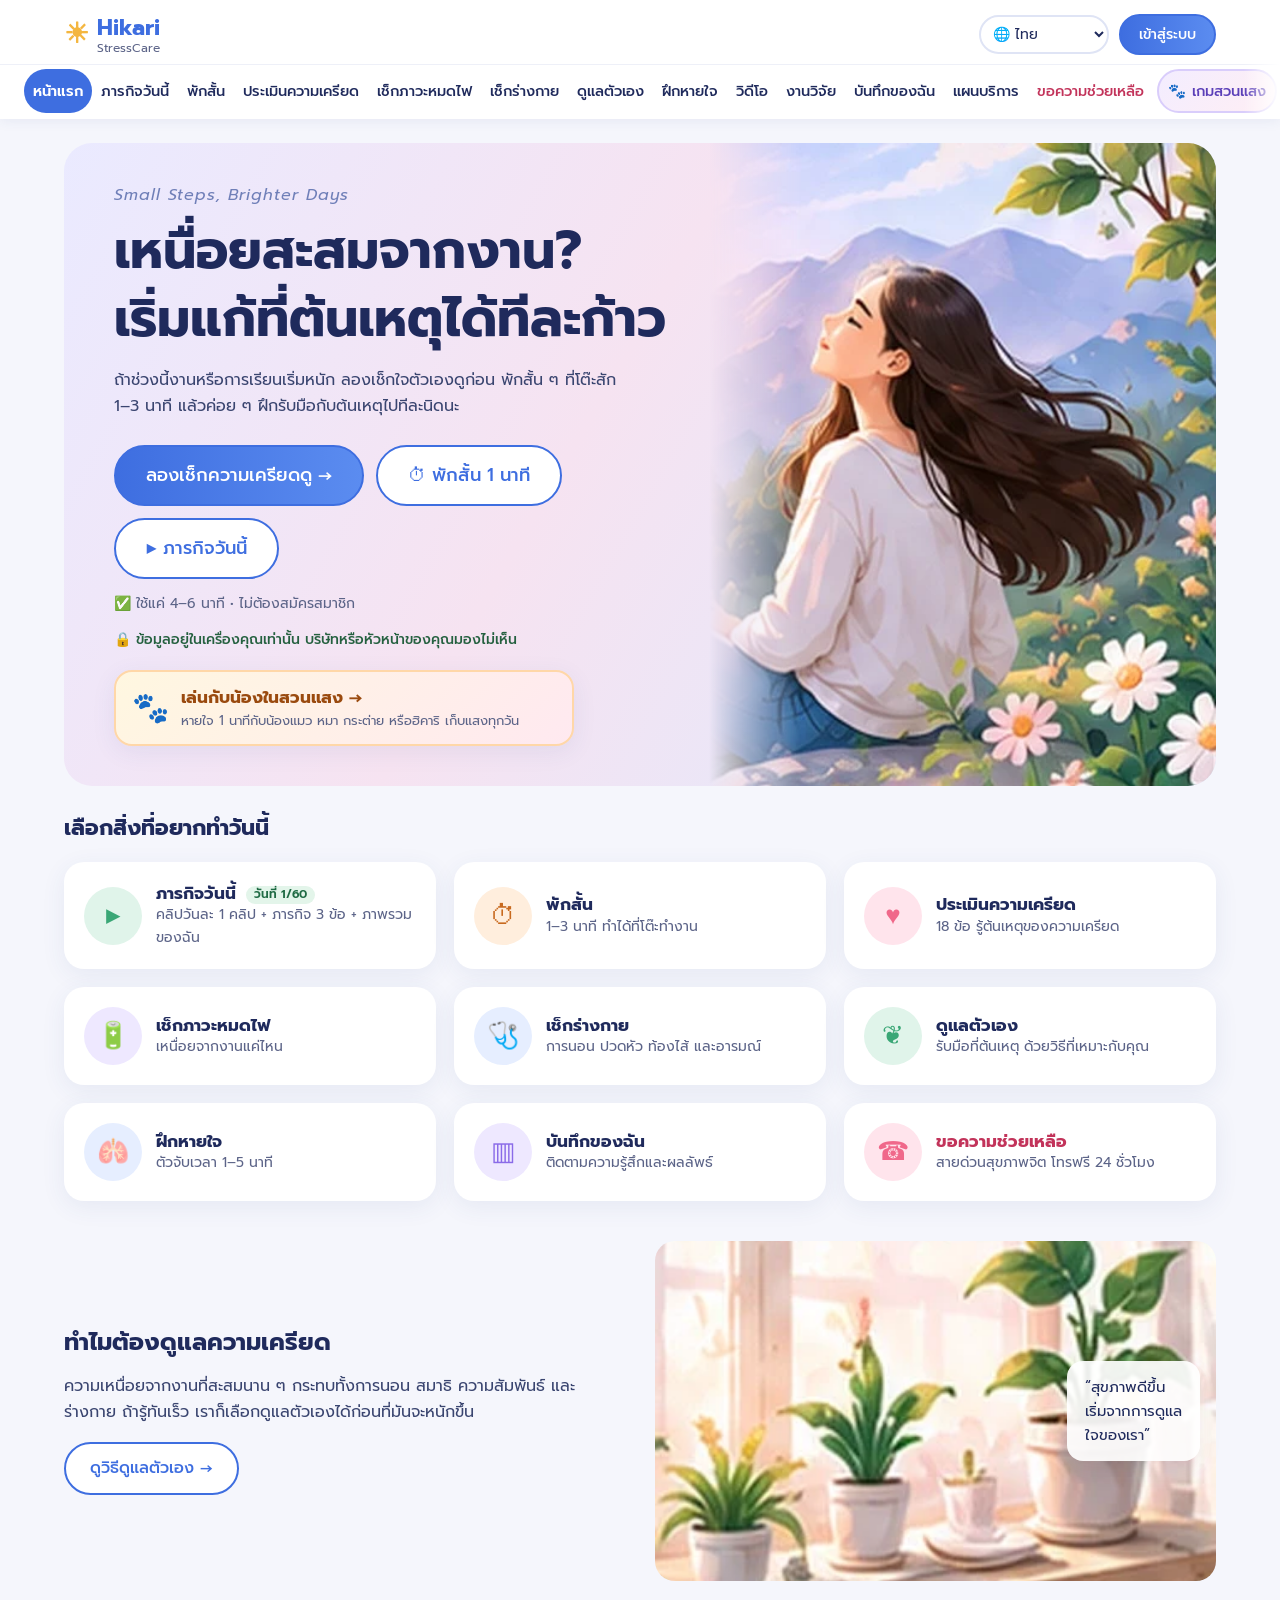
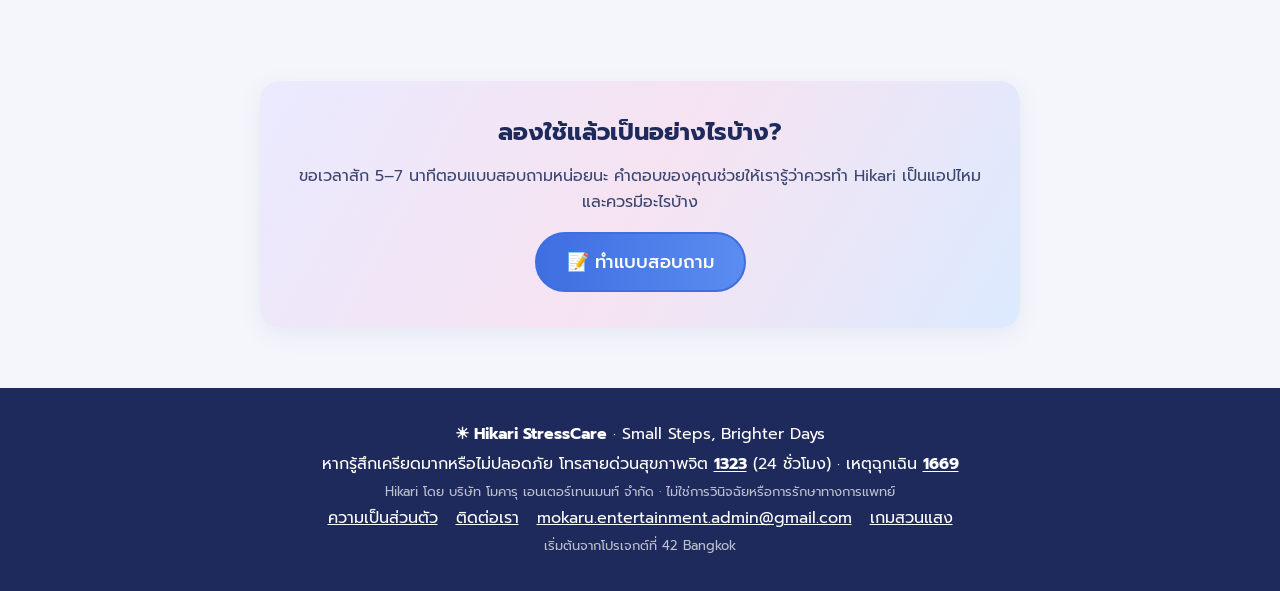
==== commit d6d315e7: "Update Hikari StressCare to v30" ====
--- a/index.html
+++ b/index.html
@@ -36,7 +36,7 @@
             <span>Hikari<small>StressCare</small></span>
         </a>
         <div class="top-actions">
-            <select id="langSelect" class="lang-select" aria-label="เลือกภาษา">
+            <select id="langSelect" class="lang-select" aria-label="เลือกภาษา" data-i18n-aria="header.lang">
                 <option value="th">🌐 ไทย</option>
                 <option value="en">🌐 English</option>
                 <option value="zh">🌐 中文</option>
@@ -122,7 +122,7 @@
 
     <!-- ป้ายเตือนเมื่อเปิดจากในแอป LINE / Facebook / Instagram (script.js ส่วนที่ 15) -->
     <div id="inAppNotice" class="inapp-notice hidden" role="status">
-        <p><strong id="inAppName" data-dynamic></strong> <span data-i18n="inapp.1">เบราว์เซอร์ในแอปนี้เก็บความคืบหน้าแยกจาก Safari / Chrome ถ้าเปิดลิงก์จากที่อื่นภายหลัง ข้อมูลจะไม่ตามไป แนะนำเปิดในเบราว์เซอร์ปกติ และเปิดจากที่เดิมทุกครั้ง</span></p>
+        <p><strong id="inAppName" data-dynamic></strong> <span data-i18n="inapp.1">เบราว์เซอร์ในแอปนี้เก็บความคืบหน้าแยกจาก Safari / Chrome ถ้าวันหลังเปิดลิงก์จากที่อื่น ข้อมูลจะไม่ตามไปนะ เปิดในเบราว์เซอร์ปกติ และเปิดจากที่เดิมทุกครั้งจะดีที่สุด</span></p>
         <div class="inapp-actions">
             <button id="inAppOpen" class="btn btn-primary btn-small" type="button" data-i18n="inapp.2">เปิดในเบราว์เซอร์</button>
             <button id="inAppClose" class="btn btn-outline btn-small" type="button" data-i18n="inapp.3">ปิด</button>
@@ -136,13 +136,13 @@
             <div class="hero-text">
                 <p class="script">Small Steps, Brighter Days</p>
                 <h1 data-i18n="home.1">เหนื่อยสะสมจากงาน?<br>เริ่มแก้ที่ต้นเหตุได้ทีละก้าว</h1>
-                <p data-i18n="home.2" class="hero-lead">สำหรับคนทำงานที่เหนื่อยสะสม และนักศึกษาที่เริ่มรู้สึกหนัก: เช็กความเครียดและภาวะหมดไฟ พักสั้น 1–3 นาทีที่โต๊ะทำงาน และฝึกทักษะรับมือที่ต้นเหตุด้วยตัวเอง</p>
+                <p data-i18n="home.2" class="hero-lead">ถ้าช่วงนี้งานหรือการเรียนเริ่มหนัก ลองเช็กใจตัวเองดูก่อน พักสั้น ๆ ที่โต๊ะสัก 1–3 นาที แล้วค่อย ๆ ฝึกรับมือกับต้นเหตุไปทีละนิดนะ</p>
                 <div class="hero-actions">
-                    <a data-i18n="home.3" href="#assessment" class="btn btn-primary btn-large">เริ่มประเมินความเครียดของคุณ →</a>
+                    <a data-i18n="home.3" href="#assessment" class="btn btn-primary btn-large">ลองเช็กความเครียดดู →</a>
                     <a data-i18n="home.r" id="heroReset" href="#reset" class="btn btn-outline btn-large">⏱ พักสั้น 1 นาที</a>
                     <a data-i18n="home.t" href="#today" class="btn btn-outline btn-large">▶ ภารกิจวันนี้</a>
                 </div>
-                <p data-i18n="home.4" class="hero-note">✅ ใช้เวลาเพียง 4–6 นาที • ไม่ต้องสมัครสมาชิก</p>
+                <p data-i18n="home.4" class="hero-note">✅ ใช้แค่ 4–6 นาที • ไม่ต้องสมัครสมาชิก</p>
                 <p data-i18n="trust.1" class="trust-line">🔒 ข้อมูลอยู่ในเครื่องคุณเท่านั้น บริษัทหรือหัวหน้าของคุณมองไม่เห็น</p>
                 <!-- ทางเข้าเกมสวนแสง (game.html) -->
                 <a href="game.html" class="game-entry">
@@ -203,7 +203,7 @@
         <section id="reset" data-page="reset" class="section reset-section">
             <div class="section-heading">
                 <h2 data-i18n="reset.1">พักสั้น 1–3 นาที ทำได้ที่โต๊ะทำงาน</h2>
-                <p data-i18n="reset.2">ระหว่างประชุมติดกัน งานด่วน หรือบนรถไฟฟ้า เลือก 1 การ์ด กดเริ่ม แล้วทำตามทีละขั้น ตัวจับเวลาจะบอกเมื่อครบ</p>
+                <p data-i18n="reset.2">ประชุมติดกัน งานด่วน หรือนั่งรถไฟฟ้าอยู่ก็ทำได้ เลือกการ์ดที่ชอบ กดเริ่ม แล้วทำตามไปทีละขั้น ครบเวลาแล้วจะบอกเอง</p>
                 <p id="resetCount" class="reset-count" data-dynamic></p>
             </div>
             <div id="resetGrid" class="reset-grid"></div>
@@ -214,7 +214,7 @@
         <section id="today" data-page="today" class="section today-section">
             <div class="section-heading">
                 <h2 data-i18n="today.1">ภารกิจ 60 วัน ใจสบายขึ้นทีละวัน</h2>
-                <p data-i18n="today.2">ทุกวันมีคลิปใหม่ไม่ซ้ำตลอด 60 วัน สลับกันระหว่างคลื่นเสียงผ่อนคลายกับคลิปเยียวยาใจ ทำภารกิจ 3 ข้อให้ครบเพื่อรับแสง และครบ 7 วันเลือกของรางวัลได้ 1 ชิ้น 🎁</p>
+                <p data-i18n="today.2">วันละไม่กี่นาที ช่วงพักเที่ยงหรือก่อนนอนก็ได้ มีคลิปใหม่ทุกวันตลอด 60 วัน สลับเสียงฟังสบายกับคลิปพักใจ ทำภารกิจ 3 ข้อเพื่อรับแสง ครบ 7 วันเลือกของรางวัลได้ 1 ชิ้น 🎁</p>
             </div>
             <div class="card today-card">
                 <button id="todayThumb" class="today-thumb" type="button">
@@ -325,16 +325,16 @@
                 <p id="orderTitle" class="reward-sub hidden" data-i18n="pay.o1">คำสั่งซื้อของฉัน</p>
                 <div id="orderList" class="order-list"></div>
             </div>
-            <p id="todayGuest" class="disclaimer today-guest" data-i18n="today.4">ยังไม่ได้เข้าสู่ระบบ: ความคืบหน้าจะเก็บไว้ในเครื่องนี้ เข้าสู่ระบบเพื่อดูวันต่อเนื่องในบันทึกของฉัน</p>
-            <p class="disclaimer today-guest" data-i18n="today.8">คลื่นเสียงและความถี่ เช่น 432/528Hz หรือ binaural beats ใช้เพื่อผ่อนคลาย งานวิจัยยังจำกัด ไม่ใช่การรักษา · binaural beats ควรฟังผ่านหูฟังด้วยเสียงเบา</p>
+            <p id="todayGuest" class="disclaimer today-guest" data-i18n="today.4">ยังไม่ได้เข้าสู่ระบบก็ไม่เป็นไร ความคืบหน้าเก็บไว้ในเครื่องนี้ ถ้าเข้าสู่ระบบจะดูวันต่อเนื่องได้ใน “บันทึกของฉัน”</p>
+            <p class="disclaimer today-guest" data-i18n="today.8">เสียงความถี่ต่าง ๆ เช่น 432/528Hz หรือ binaural beats เป็นแค่เสียงฟังสบายเพื่อผ่อนคลาย งานวิจัยยังมีน้อย และไม่ใช่การรักษา · binaural beats ฟังผ่านหูฟังเสียงเบา ๆ นะ</p>
         </section>
 
 
         <!-- ===== 03 ทำไมต้องดูแลใจ ===== -->
         <section class="why" data-page="home">
             <div class="why-text">
-                <h2 data-i18n="why.1">ทำไมการจัดการความเครียดจึงสำคัญ?</h2>
-                <p data-i18n="why.2">ความเครียดที่สะสมนานส่งผลต่อการนอน สมาธิ ความสัมพันธ์ และสุขภาพร่างกาย การรู้ทันความเครียดตั้งแต่เนิ่น ๆ ช่วยให้เราเลือกวิธีดูแลตัวเองได้ก่อนที่ปัญหาจะหนักขึ้น</p>
+                <h2 data-i18n="why.1">ทำไมต้องดูแลความเครียด</h2>
+                <p data-i18n="why.2">ความเหนื่อยจากงานที่สะสมนาน ๆ กระทบทั้งการนอน สมาธิ ความสัมพันธ์ และร่างกาย ถ้ารู้ทันเร็ว เราก็เลือกดูแลตัวเองได้ก่อนที่มันจะหนักขึ้น</p>
                 <a data-i18n="why.3" href="#selfcare" class="btn btn-outline">ดูวิธีดูแลตัวเอง →</a>
             </div>
             <div class="why-image">
@@ -347,7 +347,7 @@
         <section id="assessment" data-page="assessment" class="section">
             <div class="section-heading">
                 <h2 data-i18n="assessment.1">แบบประเมินความเครียด</h2>
-                <p data-i18n="assessment.2">ตอบตามความรู้สึกในช่วง 2 สัปดาห์ที่ผ่านมา ทั้งหมด 18 ข้อ</p>
+                <p data-i18n="assessment.2">มี 18 ข้อ ตอบตามที่รู้สึกใน 2 สัปดาห์ที่ผ่านมา ไม่มีถูกผิดนะ</p>
             </div>
 
             <div class="assessment-layout">
@@ -362,7 +362,7 @@
                             <span id="progressText" data-dynamic>1/18</span>
                         </div>
                         <h3 id="questionText" data-dynamic class="question"></h3>
-                        <div id="options" class="options"></div>
+                        <div id="options" class="options" role="radiogroup" aria-labelledby="questionText"></div>
                         <div class="quiz-buttons">
                             <button data-i18n="assessment.3" id="backButton" class="btn btn-outline">← ย้อนกลับ</button>
                             <button id="nextButton" data-dynamic class="btn btn-primary">ถัดไป →</button>
@@ -395,7 +395,7 @@
                         <div id="historyBox" data-dynamic class="history"></div>
 
                         <div id="helpNote" class="help-note hidden" role="note">
-                            <p data-i18n="assessment.8">คะแนนของคุณค่อนข้างสูง ไม่ต้องรับมือคนเดียว ลองพูดคุยกับคนที่ไว้ใจหรือผู้เชี่ยวชาญ สายด่วนสุขภาพจิตโทรฟรีตลอด 24 ชั่วโมง</p>
+                            <p data-i18n="assessment.8">ช่วงนี้คุณแบกอะไรไว้เยอะนะ ไม่ต้องรับไว้คนเดียว ลองเล่าให้คนที่ไว้ใจหรือผู้เชี่ยวชาญฟัง สายด่วนสุขภาพจิตโทรฟรีตลอด 24 ชั่วโมง</p>
                             <div class="help-note-actions">
                                 <a class="btn btn-primary btn-small" href="tel:1323" data-i18n="help.call">📞 โทร 1323 (ฟรี 24 ชม.)</a>
                                 <a class="btn btn-outline btn-small" href="#help" data-i18n="help.see">ดูช่องทางช่วยเหลือ</a>
@@ -408,7 +408,7 @@
                                 <small data-i18n="home.g2">หายใจ 1 นาทีกับน้องแมว หมา กระต่าย หรือฮิคาริ เก็บแสงทุกวัน</small>
                             </span>
                         </a>
-                        <p data-i18n="assessment.9" class="disclaimer">ผลนี้ใช้เพื่อสำรวจตัวเองเท่านั้น ไม่ใช่การวินิจฉัยทางการแพทย์ ผลย้อนหลังเก็บไว้ในเบราว์เซอร์เครื่องนี้ ไม่ได้ส่งไปที่เซิร์ฟเวอร์ของ Hikari · <a href="#privacy">ความเป็นส่วนตัว</a></p>
+                        <p data-i18n="assessment.9" class="disclaimer">ผลนี้เป็นการเช็กเบื้องต้นเพื่อให้รู้จักตัวเอง ไม่ใช่การวินิจฉัยทางการแพทย์ ผลย้อนหลังเก็บไว้ในเบราว์เซอร์เครื่องนี้ ไม่ได้ส่งไปที่เซิร์ฟเวอร์ของ Hikari · <a href="#privacy">ความเป็นส่วนตัว</a></p>
                         <button data-i18n="assessment.10" id="restartButton" class="btn btn-outline">ทำแบบประเมินใหม่</button>
                     </div>
                 </div>
@@ -437,7 +437,7 @@
                     </div>
                     <p id="bSubLabel" class="burnout-sub" data-dynamic></p>
                     <h3 id="bQuestion" class="question" data-dynamic></h3>
-                    <div id="bOptions" class="options" role="group" aria-labelledby="bQuestion"></div>
+                    <div id="bOptions" class="options" role="radiogroup" aria-labelledby="bQuestion"></div>
                     <div class="quiz-buttons">
                         <button data-i18n="assessment.3" id="bBack" class="btn btn-outline" type="button">← ย้อนกลับ</button>
                         <button id="bNext" class="btn btn-primary" type="button" data-dynamic>ถัดไป →</button>
@@ -462,7 +462,7 @@
                     </div>
 
                     <div id="bHelp" class="help-note hidden" role="note">
-                        <p data-i18n="burnout.r4">ความเหนื่อยระดับนี้ไม่ใช่ความอ่อนแอ และไม่ควรแบกไว้คนเดียว ลองคุยกับคนที่ไว้ใจ แพทย์ หรือนักจิตวิทยา และพักให้ได้จริง ถ้ารู้สึกไม่ไหว โทรสายด่วนสุขภาพจิต 1323 ได้ฟรีตลอด 24 ชั่วโมง</p>
+                        <p data-i18n="burnout.r4">ความเหนื่อยระดับนี้ไม่ใช่ความอ่อนแอ และคุณไม่ต้องแบกไว้คนเดียวนะ ลองคุยกับคนที่ไว้ใจ แพทย์ หรือนักจิตวิทยา และพักให้ได้จริง ถ้ารู้สึกไม่ไหว โทรสายด่วนสุขภาพจิต 1323 ได้ฟรีตลอด 24 ชั่วโมง</p>
                         <div class="help-note-actions">
                             <a class="btn btn-primary btn-small" href="tel:1323" data-i18n="help.call">📞 โทร 1323 (ฟรี 24 ชม.)</a>
                             <a class="btn btn-outline btn-small" href="#help" data-i18n="help.see">ดูช่องทางช่วยเหลือ</a>
@@ -476,7 +476,7 @@
                     <h3 data-i18n="burnout.h" class="small-heading">ผลย้อนหลัง</h3>
                     <div id="bHistory" class="history"></div>
 
-                    <p data-i18n="burnout.r5" class="disclaimer">นี่คือการเช็กด้วยตัวเอง ไม่ใช่การวินิจฉัยทางการแพทย์ · คะแนนแต่ละส่วน 0–100: ต่ำกว่า 50 = ต่ำ, 50–74 = ปานกลาง, 75–99 = สูง, 100 = รุนแรง (งานวิจัยนิยมใช้ 50 ขึ้นไปเป็นจุดตัดของภาวะหมดไฟ) · ที่มา: Kristensen et al., 2005 · ผลเก็บไว้ในเครื่องนี้เท่านั้น</p>
+                    <p data-i18n="burnout.r5" class="disclaimer">นี่เป็นการเช็กด้วยตัวเองเบื้องต้น ไม่ใช่การวินิจฉัยทางการแพทย์ · คะแนนแต่ละส่วน 0–100: ต่ำกว่า 50 = ต่ำ, 50–74 = ปานกลาง, 75–99 = สูง, 100 = รุนแรง (งานวิจัยนิยมใช้ 50 ขึ้นไปเป็นจุดตัดของภาวะหมดไฟ) · ที่มา: Kristensen et al., 2005 · ผลเก็บไว้ในเครื่องนี้เท่านั้น</p>
                     <button data-i18n="burnout.r6" id="bRestart" class="btn btn-outline" type="button">ทำใหม่อีกครั้ง</button>
                 </div>
             </div>
@@ -502,10 +502,10 @@
                 <!-- ถามครั้งเดียวก่อนเช็กครั้งแรก: คนที่ไม่ใช้จะไม่เห็นคำถามเรื่องนี้อีกเลย -->
                 <div id="checkProfile" class="hidden" tabindex="-1" aria-labelledby="profTitle">
                     <h3 id="profTitle" class="profile-title" data-i18n="prof.1">ช่วงนี้คุณใช้สิ่งเหล่านี้บ้างไหม</h3>
-                    <p class="profile-sub" data-i18n="prof.2">ข้อมูลอยู่ในเครื่องคุณเท่านั้น ไม่ได้ตัดสิน · ถามครั้งเดียว เพื่อให้คำถามตรงกับคุณ</p>
+                    <p class="profile-sub" data-i18n="prof.2">คำตอบอยู่ในเครื่องคุณเท่านั้น ไม่มีใครตัดสินนะ · ถามแค่ครั้งเดียว เพื่อให้คำถามต่อไปตรงกับคุณ</p>
                     <button id="profNone" class="btn btn-primary btn-large profile-none" type="button" data-i18n="prof.none">ไม่ใช้เลย</button>
                     <fieldset class="profile-boxes">
-                        <legend data-i18n="prof.3">หรือเลือกที่ใช้ (เลือกได้หลายข้อ)</legend>
+                        <legend data-i18n="prof.3">หรือเลือกสิ่งที่ใช้ (เลือกได้หลายข้อ)</legend>
                         <label class="profile-box"><input type="checkbox" id="profSmoke" value="smoke"> <span data-i18n="prof.smoke">บุหรี่ / บุหรี่ไฟฟ้า</span></label>
                         <label class="profile-box"><input type="checkbox" id="profAlcohol" value="alcohol"> <span data-i18n="prof.alcohol">เครื่องดื่มแอลกอฮอล์</span></label>
                         <label class="profile-box"><input type="checkbox" id="profOther" value="other"> <span data-i18n="prof.other">สารอื่น ๆ</span></label>
@@ -526,8 +526,8 @@
                     </div>
                     <p class="burnout-sub" data-i18n="check.q">ใน 7 วันที่ผ่านมา คุณมีอาการนี้กี่วัน</p>
                     <h3 id="cQuestion" class="question" data-dynamic></h3>
-                    <div id="cOptions" class="options" role="group" aria-labelledby="cQuestion"></div>
-                    <p id="cRedflag" class="redflag-inline hidden" data-i18n="check.rf">⚠️ ถ้าเจ็บแน่นหน้าอก หายใจไม่ออก ใจสั่นร่วมกับเป็นลม ปวดหัวรุนแรงทันที หรือแขนขาอ่อนแรง → โทร 1669 หรือไปห้องฉุกเฉินทันที อย่าคิดว่าเป็นแค่ความเครียด</p>
+                    <div id="cOptions" class="options" role="radiogroup" aria-labelledby="cQuestion"></div>
+                    <p id="cRedflag" class="redflag-inline hidden" data-i18n="check.rf">⚠️ เจ็บแน่นหน้าอก หายใจไม่ออก ใจสั่นร่วมกับเป็นลม ปวดหัวรุนแรงทันที แขนขาอ่อนแรง → โทร 1669 หรือไปห้องฉุกเฉินทันที อย่าคิดว่าเป็นแค่ความเครียด</p>
                     <div class="quiz-buttons">
                         <button data-i18n="assessment.3" id="cBack" class="btn btn-outline" type="button">← ย้อนกลับ</button>
                         <button id="cNext" class="btn btn-primary" type="button" data-dynamic>ถัดไป →</button>
@@ -551,9 +551,9 @@
 
                 <!-- สัญญาณอันตราย: แสดงตลอดในส่วนนี้ -->
                 <div class="redflag-box" role="note">
-                    <p data-i18n="check.rf">⚠️ ถ้าเจ็บแน่นหน้าอก หายใจไม่ออก ใจสั่นร่วมกับเป็นลม ปวดหัวรุนแรงทันที หรือแขนขาอ่อนแรง → โทร 1669 หรือไปห้องฉุกเฉินทันที อย่าคิดว่าเป็นแค่ความเครียด</p>
-                </div>
-                <p id="checkProfileLine" class="profile-line hidden"><span data-i18n="prof.line">คำถามเพิ่มเติมที่ตั้งไว้:</span> <button id="checkEditProfile" class="link-button" type="button" data-i18n="prof.edit">แก้ไขข้อมูลนี้</button></p>
+                    <p data-i18n="check.rf">⚠️ เจ็บแน่นหน้าอก หายใจไม่ออก ใจสั่นร่วมกับเป็นลม ปวดหัวรุนแรงทันที แขนขาอ่อนแรง → โทร 1669 หรือไปห้องฉุกเฉินทันที อย่าคิดว่าเป็นแค่ความเครียด</p>
+                </div>
+                <p id="checkProfileLine" class="profile-line hidden"><span data-i18n="prof.line">คำถามเพิ่มเติมที่ตั้งไว้ตอนเริ่ม:</span> <button id="checkEditProfile" class="link-button" type="button" data-i18n="prof.edit">แก้ไขข้อมูลนี้</button></p>
                 <p id="profMsg" class="profile-msg" role="status" data-dynamic></p>
             </div>
         </section>
@@ -562,7 +562,7 @@
         <section id="mood-screen" data-page="check" class="section tinted">
             <div class="section-heading">
                 <h2 data-i18n="dep.1">คัดกรองภาวะซึมเศร้า</h2>
-                <p data-i18n="dep.2">แบบคัดกรอง 2 คำถาม (2Q) และแบบประเมิน 9 คำถาม (9Q) ของกรมสุขภาพจิต ถ้าตอบ “มี” ข้อใดข้อหนึ่งใน 2Q จะทำ 9Q ต่อ ใช้เวลา 1–3 นาที</p>
+                <p data-i18n="dep.2">แบบคัดกรองโรคซึมเศร้า 2 คำถาม (2Q) และแบบประเมินโรคซึมเศร้า 9 คำถาม (9Q) ของกรมสุขภาพจิต ถ้าตอบ “มี” ข้อใดข้อหนึ่งใน 2Q จะทำ 9Q ต่อ ใช้เวลา 1–3 นาที</p>
                 <p data-i18n="dep.3" class="dep-badge">คัดกรองเบื้องต้น ไม่ใช่การวินิจฉัย</p>
                 <p id="depLast" class="burnout-last" data-dynamic></p>
             </div>
@@ -576,7 +576,7 @@
                     </div>
                     <p id="dSubLabel" class="burnout-sub" data-dynamic></p>
                     <h3 id="dQuestion" class="question" data-dynamic></h3>
-                    <div id="dOptions" class="options" role="group" aria-labelledby="dQuestion"></div>
+                    <div id="dOptions" class="options" role="radiogroup" aria-labelledby="dQuestion"></div>
                     <div class="quiz-buttons">
                         <button data-i18n="assessment.3" id="dBack" class="btn btn-outline" type="button">← ย้อนกลับ</button>
                         <button id="dNext" class="btn btn-primary" type="button" data-dynamic>ถัดไป →</button>
@@ -588,7 +588,7 @@
                     <!-- ข้อ 9 ตอบตั้งแต่ "เป็นบางวัน" ขึ้นไป: การ์ดช่วยเหลืออยู่บนสุด -->
                     <div id="depCrisis" class="crisis-card hidden" aria-labelledby="crisisTitle">
                         <h3 id="crisisTitle" data-i18n="crisis.1">ตอนนี้คุณไม่ต้องผ่านเรื่องนี้คนเดียว</h3>
-                        <p data-i18n="crisis.2">ขอบคุณที่ตอบตรง ๆ ความคิดแบบนี้บอกว่าช่วงนี้ใจคุณเจ็บมาก ถ้าตอนนี้รู้สึกไม่ปลอดภัย ติดต่อได้ทันที ฟรี</p>
+                        <p data-i18n="crisis.2">ขอบคุณที่ตอบตรง ๆ นะ ความคิดแบบนี้บอกว่าช่วงนี้ใจคุณเจ็บมาก และมันดีขึ้นได้เมื่อมีคนช่วย ถ้าตอนนี้รู้สึกไม่ปลอดภัย โทรได้เลย ฟรี</p>
                         <div class="crisis-actions">
                             <a class="btn btn-primary" href="tel:1323" data-i18n="crisis.1323">📞 โทร 1323 สายด่วนสุขภาพจิต (24 ชม.)</a>
                             <a class="btn btn-danger-solid" href="tel:1669" data-i18n="crisis.1669">🚑 โทร 1669 เหตุฉุกเฉิน</a>
@@ -605,7 +605,7 @@
                         <p class="bs-meaning" data-dynamic></p>
                     </div>
                     <div id="dSelfCare" class="dep-selfcare hidden">
-                        <p data-i18n="dep.ok">ไม่พบความเสี่ยงซึมเศร้าในตอนนี้ ดูแลตัวเองต่อไปนะ</p>
+                        <p data-i18n="dep.ok">จากคำตอบตอนนี้ ยังไม่พบความเสี่ยงซึมเศร้า ดูแลตัวเองแบบนี้ต่อไปนะ ถ้าความรู้สึกเปลี่ยนไป กลับมาทำใหม่ได้เสมอ</p>
                         <div class="skill-links">
                             <a class="btn btn-outline btn-small" href="#reset" data-i18n="dep.s1">⏱ พักสั้น 1–3 นาที</a>
                             <a class="btn btn-outline btn-small" href="#selfcare" data-i18n="dep.s2">🌱 วิธีดูแลตัวเอง</a>
@@ -626,7 +626,7 @@
         <section id="selfcare" data-page="selfcare" class="section tinted">
             <div class="section-heading">
                 <h2 data-i18n="selfcare.1">วิธีดูแลตัวเองที่เริ่มได้วันนี้</h2>
-                <p data-i18n="selfcare.2">กดปุ่มลูกศรเพื่อดูขั้นตอน กิจกรรมเหล่านี้ใช้เวลาไม่เกิน 10 นาที</p>
+                <p data-i18n="selfcare.2">กดลูกศรเพื่อดูวิธีทำ แต่ละอย่างใช้ไม่เกิน 10 นาที ทำที่ทำงาน ที่บ้าน หรือที่หอก็ได้</p>
             </div>
             <div class="care-grid">
                 <article class="card care-card">
@@ -646,28 +646,28 @@
                 <article class="card care-card">
                     <img data-i18n-alt="selfcare.13" src="images/care-plan.webp" alt="กระดานจดรายการงานข้างต้นไม้" width="262" height="152" loading="lazy" decoding="async">
                     <h3 data-i18n="selfcare.14">จัดลำดับงาน</h3>
-                    <p data-i18n="selfcare.15">ลดความกดดันและเพิ่มสมาธิ</p>
+                    <p data-i18n="selfcare.15">หัวโล่งขึ้น ทำทีละเรื่อง</p>
                     <button data-i18n-aria="selfcare.16" class="arrow-button" aria-label="ดูขั้นตอนจัดลำดับงาน">→</button>
                     <p data-i18n="selfcare.17" class="care-steps hidden">จดงานทั้งหมดลงกระดาษ เลือก 3 งานที่สำคัญที่สุด แล้วแบ่งงานแรกเป็นขั้นเล็ก ๆ ที่ทำเสร็จได้ใน 25 นาที</p>
                 </article>
                 <article class="card care-card">
                     <img data-i18n-alt="selfcare.18" src="images/care-sleep.webp" alt="หญิงสาวนอนหลับสบายบนหมอน" width="266" height="168" loading="lazy" decoding="async">
                     <h3 data-i18n="selfcare.19">นอนหลับให้ดีขึ้น</h3>
-                    <p data-i18n="selfcare.20">สร้างคุณภาพการนอน</p>
+                    <p data-i18n="selfcare.20">ให้ร่างกายได้พักจริง ๆ</p>
                     <button data-i18n-aria="selfcare.21" class="arrow-button" aria-label="ดูขั้นตอนนอนหลับให้ดีขึ้น">→</button>
                     <p data-i18n="selfcare.22" class="care-steps hidden">เข้านอนและตื่นเวลาเดิมทุกวัน งดหน้าจอก่อนนอน 30 นาที และเลี่ยงกาแฟหลังบ่ายสองโมง</p>
                 </article>
                 <article class="card care-card">
                     <div class="care-icon yellow">📝</div>
                     <h3 data-i18n="selfcare.23">บันทึกเรื่องดี ๆ</h3>
-                    <p data-i18n="selfcare.24">เพิ่มอารมณ์ด้านบวก</p>
+                    <p data-i18n="selfcare.24">ให้ใจได้เห็นเรื่องดี ๆ</p>
                     <button data-i18n-aria="selfcare.25" class="arrow-button" aria-label="ดูขั้นตอนบันทึกเรื่องดี ๆ">→</button>
                     <p data-i18n="selfcare.26" class="care-steps hidden">ก่อนนอน เขียนเรื่องดี ๆ ที่เกิดขึ้นวันนี้ 3 เรื่อง และเขียนว่าเพราะอะไรมันจึงเกิดขึ้น ใช้เวลา 5–10 นาที</p>
                 </article>
                 <article class="card care-card">
                     <div class="care-icon green">🚶</div>
                     <h3 data-i18n="selfcare.27">ขยับร่างกาย</h3>
-                    <p data-i18n="selfcare.28">ปลดปล่อยความตึงเครียด</p>
+                    <p data-i18n="selfcare.28">คลายความตึงในตัว</p>
                     <button data-i18n-aria="selfcare.29" class="arrow-button" aria-label="ดูขั้นตอนขยับร่างกาย">→</button>
                     <p data-i18n="selfcare.30" class="care-steps hidden">เดินเร็ว ปั่นจักรยาน หรือเต้น 10–30 นาที อย่างน้อย 3 วันต่อสัปดาห์ เริ่มจากน้อย ๆ ก่อน แล้วค่อยเพิ่ม</p>
                 </article>
@@ -692,19 +692,19 @@
         <section id="rootcause" data-page="selfcare" class="section">
             <div class="section-heading">
                 <h2 data-i18n="root.1">รับมือที่ต้นเหตุ</h2>
-                <p data-i18n="root.2">ความเครียดลดลงได้จริงเมื่อแก้ที่ต้นเหตุ เลือกเรื่องที่ทำให้คุณเครียดที่สุด แล้วฝึกทักษะสั้น ๆ ด้วยตัวเอง นักจิตวิทยาคือก้าวสุดท้ายเมื่อคุณต้องการ</p>
+                <p data-i18n="root.2">ความเครียดมักเบาลงเมื่อเราเริ่มดูแลที่ต้นเหตุ เลือกเรื่องที่หนักใจที่สุด แล้วลองฝึกทักษะสั้น ๆ ดู ถ้าอยากคุยกับนักจิตวิทยา ไปได้ทุกเมื่อ ไม่ต้องรอให้หนักก่อน</p>
             </div>
             <div class="card cause-card">
                 <p id="causeHead" class="small-heading" data-i18n="root.3">เรื่องไหนทำให้คุณเครียดที่สุด? (เลือกได้สูงสุด 3 เรื่อง)</p>
                 <div id="causeChips" class="chip-row cause-chips" role="group" aria-labelledby="causeHead"></div>
                 <p id="causeMsg" class="cause-msg" role="status" data-dynamic></p>
             </div>
-            <p id="causeEmpty" data-i18n="root.5" class="cause-empty">เลือกอย่างน้อย 1 เรื่องด้านบน เพื่อดูทักษะที่ช่วยได้</p>
+            <p id="causeEmpty" data-i18n="root.5" class="cause-empty">ลองเลือกสักเรื่องด้านบน แล้ววิธีที่ช่วยได้จะขึ้นมาตรงนี้</p>
             <div id="causeSkills" class="cause-skills"></div>
             <!-- v18 ชวนคนที่ไว้ใจคุย: แก้ข้อความได้ ส่งทาง LINE (ไม่เก็บข้อความไว้ที่ไหน) -->
             <div id="talk" class="card talk-card" tabindex="-1" aria-labelledby="talkTitle">
                 <h3 id="talkTitle" data-i18n="talk.1">💬 ชวนคนที่ไว้ใจคุย</h3>
-                <p data-i18n="talk.2">ไม่ต้องรอให้หนักก่อนถึงจะคุยได้ เลือกข้อความ แก้ให้เป็นคำของคุณ แล้วกดส่งทาง LINE · ข้อความไม่ถูกเก็บไว้ที่ไหน</p>
+                <p data-i18n="talk.2">ไม่ต้องรอให้หนักก่อนถึงจะคุยได้ เลือกข้อความ แก้ให้เป็นคำของคุณ แล้วส่งผ่านแอปแชตที่ใช้ · ข้อความไม่ถูกเก็บไว้ที่ไหน</p>
                 <div id="talkList" class="talk-list"></div>
             </div>
             <p data-i18n="root.4" class="disclaimer cause-note">ทักษะเหล่านี้เป็นความรู้ทั่วไป ไม่ใช่คำแนะนำทางการแพทย์หรือการเงินเฉพาะบุคคล ถ้าลองแล้ว 2–4 สัปดาห์ยังไม่ดีขึ้น หรือกระทบงานและชีวิตมาก ควรปรึกษาผู้เชี่ยวชาญ</p>
@@ -747,7 +747,7 @@
         <section id="videos" data-page="videos" class="section">
             <div class="section-heading">
                 <h2 data-i18n="videos.1">วิดีโอคลายเครียด</h2>
-                <p data-i18n="videos.2">คลังคลิปของภารกิจ 60 วัน: คลื่นเสียง เสียงธรรมชาติ ดนตรีไทยและสากล ฝึกหายใจ สมาธิ และข้อคิดทั้งภาษาไทยและอังกฤษ คลิปใหม่ปลดล็อกวันละ 1 คลิป</p>
+                <p data-i18n="videos.2">คลิปของภารกิจ 60 วัน มีทั้งเสียงฟังสบาย เสียงธรรมชาติ ดนตรี การหายใจ สมาธิ และข้อคิดดี ๆ ทั้งไทยและอังกฤษ เปิดให้ดูวันละ 1 คลิป</p>
                 <p id="videoUnlocked" class="video-unlocked" data-dynamic></p>
             </div>
             <div id="videoGrid" class="video-grid"></div>
@@ -767,7 +767,7 @@
         <section id="research" data-page="research" class="section tinted">
             <div class="section-heading">
                 <h2 data-i18n="research.1">ข้อมูลอ้างอิงจากงานวิจัย</h2>
-                <p data-i18n="research.2">คำแนะนำในเว็บไซต์อ้างอิงจากงานวิจัยและแบบวัดเหล่านี้ กดที่การ์ดเพื่ออ่านต้นฉบับ</p>
+                <p data-i18n="research.2">คำแนะนำในเว็บนี้มาจากงานวิจัยและแบบวัดเหล่านี้ แตะการ์ดเพื่ออ่านต้นฉบับได้เลย</p>
             </div>
             <div class="research-grid">
                 <a class="card research-card" href="https://pubmed.ncbi.nlm.nih.gov/24395196/" target="_blank" rel="noopener">
@@ -847,7 +847,7 @@
                     <div>
                         <span data-i18n="research.30" class="tag">ภาวะหมดไฟ</span>
                         <h3 data-i18n="research.31">แบบวัดภาวะหมดไฟ Copenhagen (CBI)</h3>
-                        <p data-i18n="research.32">แบบวัดที่ใช้ฟรี พัฒนาจากการศึกษาคนทำงานในเดนมาร์ก วัดความเหนื่อยล้าส่วนบุคคลและจากงาน ใช้ในส่วน “เช็กภาวะหมดไฟ” ของเว็บนี้</p>
+                        <p data-i18n="research.32">แบบวัดที่ใช้ได้ฟรี พัฒนาจากการศึกษาคนทำงานในเดนมาร์ก วัดความเหนื่อยล้าส่วนบุคคลและจากงาน ใช้ในส่วน “เช็กภาวะหมดไฟ” ของเว็บนี้</p>
                         <span class="source">Kristensen et al., Work &amp; Stress, 2005</span>
                     </div>
                 </a>
@@ -876,10 +876,10 @@
         <section id="mylog" data-page="mylog" class="section tinted">
             <div class="section-heading">
                 <h2 data-i18n="mylog.1">บันทึกของฉัน</h2>
-                <p data-i18n="mylog.2">เข้าสู่ระบบเพื่อดูความเปลี่ยนแปลงของคะแนนความเครียดและอารมณ์ พร้อมประวัติทุกกิจกรรมของคุณ</p>
+                <p data-i18n="mylog.2">เข้าสู่ระบบแล้วจะเห็นว่าความเครียดและอารมณ์ของคุณเปลี่ยนไปยังไง พร้อมสิ่งที่คุณทำมาทั้งหมด</p>
             </div>
             <div id="logGuest" class="card log-card">
-                <p data-i18n="mylog.3">คุณยังไม่ได้เข้าสู่ระบบ ระบบจึงยังไม่บันทึกกิจกรรมของคุณ</p>
+                <p data-i18n="mylog.3">ตอนนี้ยังไม่ได้เข้าสู่ระบบ เลยยังไม่มีการบันทึกสิ่งที่คุณทำนะ</p>
                 <ul class="guest-perks">
                     <li data-i18n="mylog.g1">📈 กราฟคะแนนความเครียดย้อนหลัง 10 ครั้ง</li>
                     <li data-i18n="mylog.g2">😊 กราฟอารมณ์ 7 วันล่าสุด</li>
@@ -1005,13 +1005,13 @@
         <section id="app" data-page="plans" class="section">
             <div class="section-heading">
                 <h2>Hikari Mobile Application</h2>
-                <p data-i18n="app.1">ต่อยอดจากเว็บไซต์ เป็นแอปที่ช่วยบันทึก วิเคราะห์ และติดตามความเครียดทุกวัน (ต้นแบบ)</p>
+                <p data-i18n="app.1">ต่อไปเราอยากทำเป็นแอป ให้คุณจดและดูความเครียดของตัวเองได้ง่าย ๆ ทุกวัน (ต้นแบบ)</p>
             </div>
             <div class="phones">
 
                 <!-- จอที่ 1: หน้าแรก + เลือกอารมณ์ (ใช้งานได้จริง) -->
                 <div class="phone">
-                    <p data-i18n="app.2" class="phone-hello">สวัสดี ☀<br><strong>วันนี้คุณเป็นอย่างไร?</strong></p>
+                    <p data-i18n="app.2" class="phone-hello">สวัสดี ☀<br><strong>วันนี้เป็นยังไงบ้าง</strong></p>
                     <div class="mood-row">
                         <button class="mood-button" data-mood="great">😄<small data-i18n="app.3">ดีมาก</small></button>
                         <button class="mood-button" data-mood="good">🙂<small data-i18n="app.4">ดี</small></button>
@@ -1040,7 +1040,7 @@
                 <!-- จอที่ 3: กราฟติดตามความรู้สึก -->
                 <div class="phone">
                     <p data-i18n="app.17" class="phone-title">ติดตามความรู้สึก</p>
-                    <svg class="phone-chart" viewBox="0 0 220 120" aria-label="กราฟตัวอย่างความเครียด 7 วัน">
+                    <svg class="phone-chart" viewBox="0 0 220 120" aria-label="กราฟตัวอย่างความเครียด 7 วัน" data-i18n-aria="app.chart">
                         <polyline points="10,90 42,80 74,70 106,45 138,30 170,55 202,40" fill="none" stroke="#f29b5c" stroke-width="3"/>
                         <circle cx="10" cy="90" r="4" fill="#f29b5c"/>
                         <circle cx="42" cy="80" r="4" fill="#f29b5c"/>
@@ -1065,7 +1065,7 @@
         <section id="feedback" data-page="home" class="section feedback hidden">
             <div class="card feedback-card">
                 <h2 data-i18n="feedback.1">ลองใช้แล้วเป็นอย่างไรบ้าง?</h2>
-                <p data-i18n="feedback.2">ช่วยตอบแบบสอบถามประมาณ 5–7 นาที ความคิดเห็นของคุณจะใช้ตัดสินใจว่า Hikari ควรพัฒนาต่อเป็นแอปหรือไม่ และควรมีอะไรบ้าง</p>
+                <p data-i18n="feedback.2">ขอเวลาสัก 5–7 นาทีตอบแบบสอบถามหน่อยนะ คำตอบของคุณช่วยให้เรารู้ว่าควรทำ Hikari เป็นแอปไหม และควรมีอะไรบ้าง</p>
                 <a id="surveyLink" class="btn btn-primary btn-large" href="#" target="_blank" rel="noopener" data-i18n="feedback.3">📝 ทำแบบสอบถาม</a>
             </div>
         </section>
@@ -1074,7 +1074,7 @@
         <section id="help" data-page="help" class="section tinted">
             <div class="section-heading">
                 <h2 data-i18n="help.1">ต้องการความช่วยเหลือตอนนี้?</h2>
-                <p data-i18n="help.2">ถ้าคุณรู้สึกไม่ไหว หรือไม่ปลอดภัย ไม่ต้องรอ ติดต่อได้ทันที ฟรี</p>
+                <p data-i18n="help.2">ถ้ารู้สึกไม่ไหวหรือไม่ปลอดภัย ไม่ต้องรอนะ โทรได้เลยตอนนี้ ฟรี</p>
             </div>
             <div class="hotline-grid">
                 <a class="card hotline-card" href="tel:1323">
@@ -1110,7 +1110,7 @@
                         <li data-i18n="help.7">นอนไม่หลับหรือกินไม่ได้ติดต่อกันหลายสัปดาห์</li>
                         <li data-i18n="help.8">รู้สึกสิ้นหวัง ไม่อยากทำสิ่งที่เคยชอบ</li>
                         <li data-i18n="help.9">ความเครียดกระทบการเรียน การงาน หรือความสัมพันธ์</li>
-                        <li data-i18n="help.10">มีความคิดอยากทำร้ายตัวเอง → โทร 1323 หรือ 1669 ทันที</li>
+                        <li data-i18n="help.10">มีความคิดอยากทำร้ายตัวเอง → โทร 1323 หรือ 1669 ได้เลยตอนนี้</li>
                     </ul>
                 </div>
                 <div class="card help-card">
@@ -1138,7 +1138,7 @@
                     <li data-i18n="privacy.12">🩺 <b>เช็กร่างกาย คัดกรองซึมเศร้า และคำตอบเรื่องการใช้สาร (ถ้าตอบ):</b> เก็บในเครื่องนี้เท่านั้น ไม่ส่งไปที่ไหน แก้ไขได้ในส่วนเช็กร่างกาย และลบได้ทั้งหมดด้วยปุ่มด้านล่าง</li>
                     <li data-i18n="privacy.4">🔒 <b>ไม่ส่งไปที่เซิร์ฟเวอร์ของ Hikari:</b> เว็บนี้ยังไม่มีเซิร์ฟเวอร์เก็บข้อมูลผู้ใช้ ทีมงานจึงมองไม่เห็นผลประเมินหรืออารมณ์ของคุณ เปลี่ยนเครื่องหรือล้างข้อมูลเบราว์เซอร์ = ข้อมูลหาย</li>
                     <li data-i18n="privacy.5">🌐 <b>บริการภายนอกที่หน้าเว็บติดต่อ:</b> Google Fonts (ตัวอักษร), jsDelivr (ไลบรารีสร้าง QR), YouTube (รูปตัวอย่าง และวิดีโอผ่าน youtube-nocookie.com เมื่อกดเล่น), Google Sign-In (เฉพาะเมื่อเปิดใช้ปุ่ม Google) และ Google Forms เมื่อคุณกดทำแบบสอบถาม บริการเหล่านี้อาจเห็นที่อยู่ IP และข้อมูลเบราว์เซอร์ของคุณ</li>
-                    <li data-i18n="privacy.6">🩺 <b>ไม่ใช่การรักษาทางการแพทย์:</b> ผลประเมินและคำแนะนำใช้เพื่อสำรวจและดูแลตัวเองเบื้องต้นเท่านั้น ถ้ารู้สึกไม่ไหว โทร 1323 (24 ชั่วโมง) หรือเหตุฉุกเฉิน 1669</li>
+                    <li data-i18n="privacy.6">🩺 <b>ไม่ใช่การวินิจฉัยหรือการรักษา:</b> ผลประเมินและคำแนะนำมีไว้ให้รู้จักและดูแลตัวเองเบื้องต้นเท่านั้น ถ้ารู้สึกไม่ไหว โทร 1323 (24 ชั่วโมง) หรือเหตุฉุกเฉิน 1669</li>
                     <li data-i18n="privacy.7">✉️ <b>ผู้ให้บริการ:</b> บริษัท โมคารุ เอนเตอร์เทนเมนท์ จำกัด</li>
                 </ul>
                 <p id="privacyContact" class="privacy-contact hidden"><a id="privacyContactLink" target="_blank" rel="noopener" data-i18n="footer.c">ติดต่อเรา</a> <span class="contact-line">LINE @833aevlx</span><span id="privacyEmailWrap" class="hidden"> · <a id="privacyEmail"></a></span></p>
@@ -1192,11 +1192,11 @@
             <p class="pay-amount"><span id="payAmount" data-dynamic></span> <small id="payPlan" data-dynamic></small></p>
             <div id="payQr" class="pay-qr" role="img" aria-label="PromptPay QR"></div>
             <p class="pay-meta"><span data-i18n="pay.2">ผู้รับเงิน:</span> <b id="payName" data-dynamic></b></p>
-            <p class="pay-meta"><span data-i18n="pay.3">เลขที่คำสั่งซื้อ:</span> <b id="payOrder" data-dynamic></b> · <span id="payTimer" data-dynamic></span></p>
+            <p class="pay-meta"><span data-i18n="pay.3">ข้อความคำสั่งซื้อ (ส่งพร้อมสลิป):</span> <b id="payOrder" data-dynamic></b> · <span id="payTimer" data-dynamic></span></p>
             <ol class="pay-steps">
-                <li data-i18n="pay.4">เปิดแอปธนาคาร เลือก "สแกน" แล้วสแกน QR นี้</li>
+                <li data-i18n="pay.4">เปิดแอปธนาคาร เลือก “สแกน” แล้วสแกน QR นี้</li>
                 <li data-i18n="pay.5">ตรวจชื่อผู้รับและยอดเงินให้ตรง แล้วกดโอน</li>
-                <li data-i18n="pay.6">ส่งสลิปพร้อมเลขที่คำสั่งซื้อ ทีมงานจะเพิ่มของให้ภายใน 24 ชั่วโมง</li>
+                <li data-i18n="pay.6">ส่งสลิปพร้อมข้อความคำสั่งซื้อ ทีมงานจะส่ง “รหัสรับของ” ภายใน 24 ชั่วโมง ใส่รหัสได้ที่เกมสวนแสง แท็บ “ฉัน”</li>
             </ol>
             <div class="pay-actions">
                 <a id="paySlip" class="btn btn-outline" target="_blank" rel="noopener" data-i18n="pay.7">ส่งสลิป</a>
@@ -1208,6 +1208,8 @@
 
     <script src="https://cdn.jsdelivr.net/npm/qrcode-generator@1.4.4/qrcode.js" integrity="sha384-8FWZA6BGMXhsfO+BLtrJK0We6gg5o1JyO8xQm6peWDEUs17ACA5ziE/NIAkl9z2k" crossorigin="anonymous"></script>
     <script src="config.js"></script>
+    <script src="safety.js"></script>
+    <script src="share.js"></script>
     <script src="pay.js"></script>
     <script src="lang/th.js"></script>
     <script src="lang/en.js"></script>
@@ -1220,6 +1222,7 @@
     <script src="lang/ru.js"></script>
     <script src="lang/ja.js"></script>
     <script src="content.js"></script>
+    <script src="soundscape.js"></script>
     <script src="script.js"></script>
 </body>
 </html>
--- a/style.css
+++ b/style.css
@@ -355,6 +355,26 @@
     border: 2px solid #e6e9f5;
     border-radius: 14px;
     cursor: pointer;
+    min-height: 52px;              /* พื้นที่แตะใหญ่พอบนมือถือ */
+    width: 100%;
+    -webkit-tap-highlight-color: transparent;
+    transition: border-color 0.15s, background-color 0.15s;
+}
+
+.option-label {
+    flex: 1;
+}
+
+/* วงกลมด้านท้าย: ยังไม่เลือก = วงว่าง · เลือกแล้ว = วงสีน้ำเงินมีเครื่องหมายถูก (ฝั่งอาหรับสลับข้างเอง) */
+.option::after {
+    content: "";
+    flex: none;
+    width: 24px;
+    height: 24px;
+    margin-inline-start: auto;
+    border: 2px solid #c5cde6;
+    border-radius: 50%;
+    box-sizing: border-box;
 }
 
 .option:hover {
@@ -364,6 +384,26 @@
 .option.selected {
     border-color: var(--primary);
     background-color: var(--primary-light);
+    font-weight: 600;
+    box-shadow: 0 0 0 1px var(--primary) inset;
+}
+
+.option.selected::after {
+    content: "✓";
+    display: flex;
+    align-items: center;
+    justify-content: center;
+    font-size: 15px;
+    font-weight: 700;
+    line-height: 1;
+    color: #fff;
+    background-color: var(--primary);
+    border-color: var(--primary);
+}
+
+.option:focus-visible {
+    outline: 3px solid var(--primary);
+    outline-offset: 2px;
 }
 
 .option-emoji {
@@ -374,6 +414,10 @@
     display: flex;
     justify-content: space-between;
     gap: 10px;
+}
+
+.quiz-buttons .btn {
+    min-height: 48px;
 }
 
 .quiz-message {
@@ -2371,3 +2415,76 @@
     .hero .hero-image { height: 240px; object-fit: cover; object-position: center 20%; }
     .why-image img { height: 200px; }
 }
+
+/* ===== v26: เครื่องเล่นเสียงของ Hikari (แทน YouTube สำหรับเสียงธรรมชาติ/โทนนุ่ม) ===== */
+.hk-sound {
+    position: absolute;
+    inset: 0;
+    display: flex;
+    flex-direction: column;
+    align-items: center;
+    justify-content: center;
+    gap: 14px;
+    padding: 16px;
+    color: #fff;
+    text-align: center;
+    background: linear-gradient(180deg, #8ea4d6, #5d74ad);
+}
+.hk-sound.art-rain   { background: linear-gradient(180deg, #a9bde6, #6f86bd); }
+.hk-sound.art-tone   { background: linear-gradient(180deg, #e8c3b4, #9b84d1); }
+.hk-sound.art-stream { background: linear-gradient(180deg, #a8dcc8, #4f9a88); }
+.hk-sound.art-waves  { background: linear-gradient(180deg, #b6d9ee, #4d8bb5); }
+.hk-sound.art-night  { background: linear-gradient(180deg, #4a4f86, #1f2a5c); }
+.hk-sound.art-bowl   { background: linear-gradient(180deg, #edd3a6, #c48d52); }
+.hk-glow {
+    width: min(34vw, 150px);
+    aspect-ratio: 1;
+    border-radius: 50%;
+    background: radial-gradient(circle, rgba(255, 255, 255, 0.85), rgba(255, 255, 255, 0.12) 70%);
+    transform: scale(0.8);
+    opacity: 0.75;
+}
+/* วงแสงพองยุบช้า ๆ 10 วินาทีต่อรอบ (ราว 6 ครั้งต่อนาที) */
+.hk-sound.is-playing .hk-glow { animation: hk-breathe 10s ease-in-out infinite; }
+@keyframes hk-breathe {
+    0%, 100% { transform: scale(0.8); opacity: 0.7; }
+    45%, 55% { transform: scale(1.05); opacity: 1; }
+}
+.hk-hint { margin: 0; font-size: 15px; line-height: 1.5; text-shadow: 0 1px 6px rgba(0, 0, 0, 0.25); max-width: 30em; }
+.hk-controls { display: flex; flex-wrap: wrap; gap: 10px; align-items: center; justify-content: center; }
+.hk-play {
+    min-height: 44px;
+    padding: 0 22px;
+    border: 0;
+    border-radius: 999px;
+    background: rgba(255, 255, 255, 0.92);
+    color: #1f2a5c;
+    font: inherit;
+    font-weight: 600;
+    cursor: pointer;
+}
+.hk-timer { font-size: 14px; }
+.hk-timer select {
+    min-height: 40px;
+    border-radius: 999px;
+    border: 0;
+    padding: 0 10px;
+    font: inherit;
+    color: #1f2a5c;
+    background: rgba(255, 255, 255, 0.9);
+}
+@media (prefers-reduced-motion: reduce) {
+    .hk-sound.is-playing .hk-glow { animation: none; }
+}
+
+/* v26 ความปลอดภัย: การ์ดช่วยเหลือเมื่อพบข้อความเสี่ยง (ใช้แบบเดียวกับ .crisis-card ของ 9Q) */
+.risk-card { margin: 10px 0 0; }
+.risk-card p { margin: 0 0 10px; }
+/* ช่วงที่อาจกำลังหนัก (body.hk-calm): ไม่แสดงของขายด้วยเงิน ราคา และแบนเนอร์ Premium / Care+ */
+.hk-calm #shopPreview, .hk-calm [data-i18n="today.r3"], .hk-calm #videoPromo,
+.hk-calm #plans, .hk-calm #navLinks [data-tab="plans"], .hk-calm #payModal { display: none !important; }
+/* v26: หน้าเล่นเสียงสูงพอให้ปุ่มไม่ล้นบนมือถือ */
+.video-frame:has(.hk-sound) { aspect-ratio: auto; }
+.video-frame:has(.hk-sound) #videoPlayer { position: relative; }
+.hk-sound { position: relative; min-height: 320px; padding: 24px 16px; }
+.hk-glow { width: min(30vw, 130px); }
